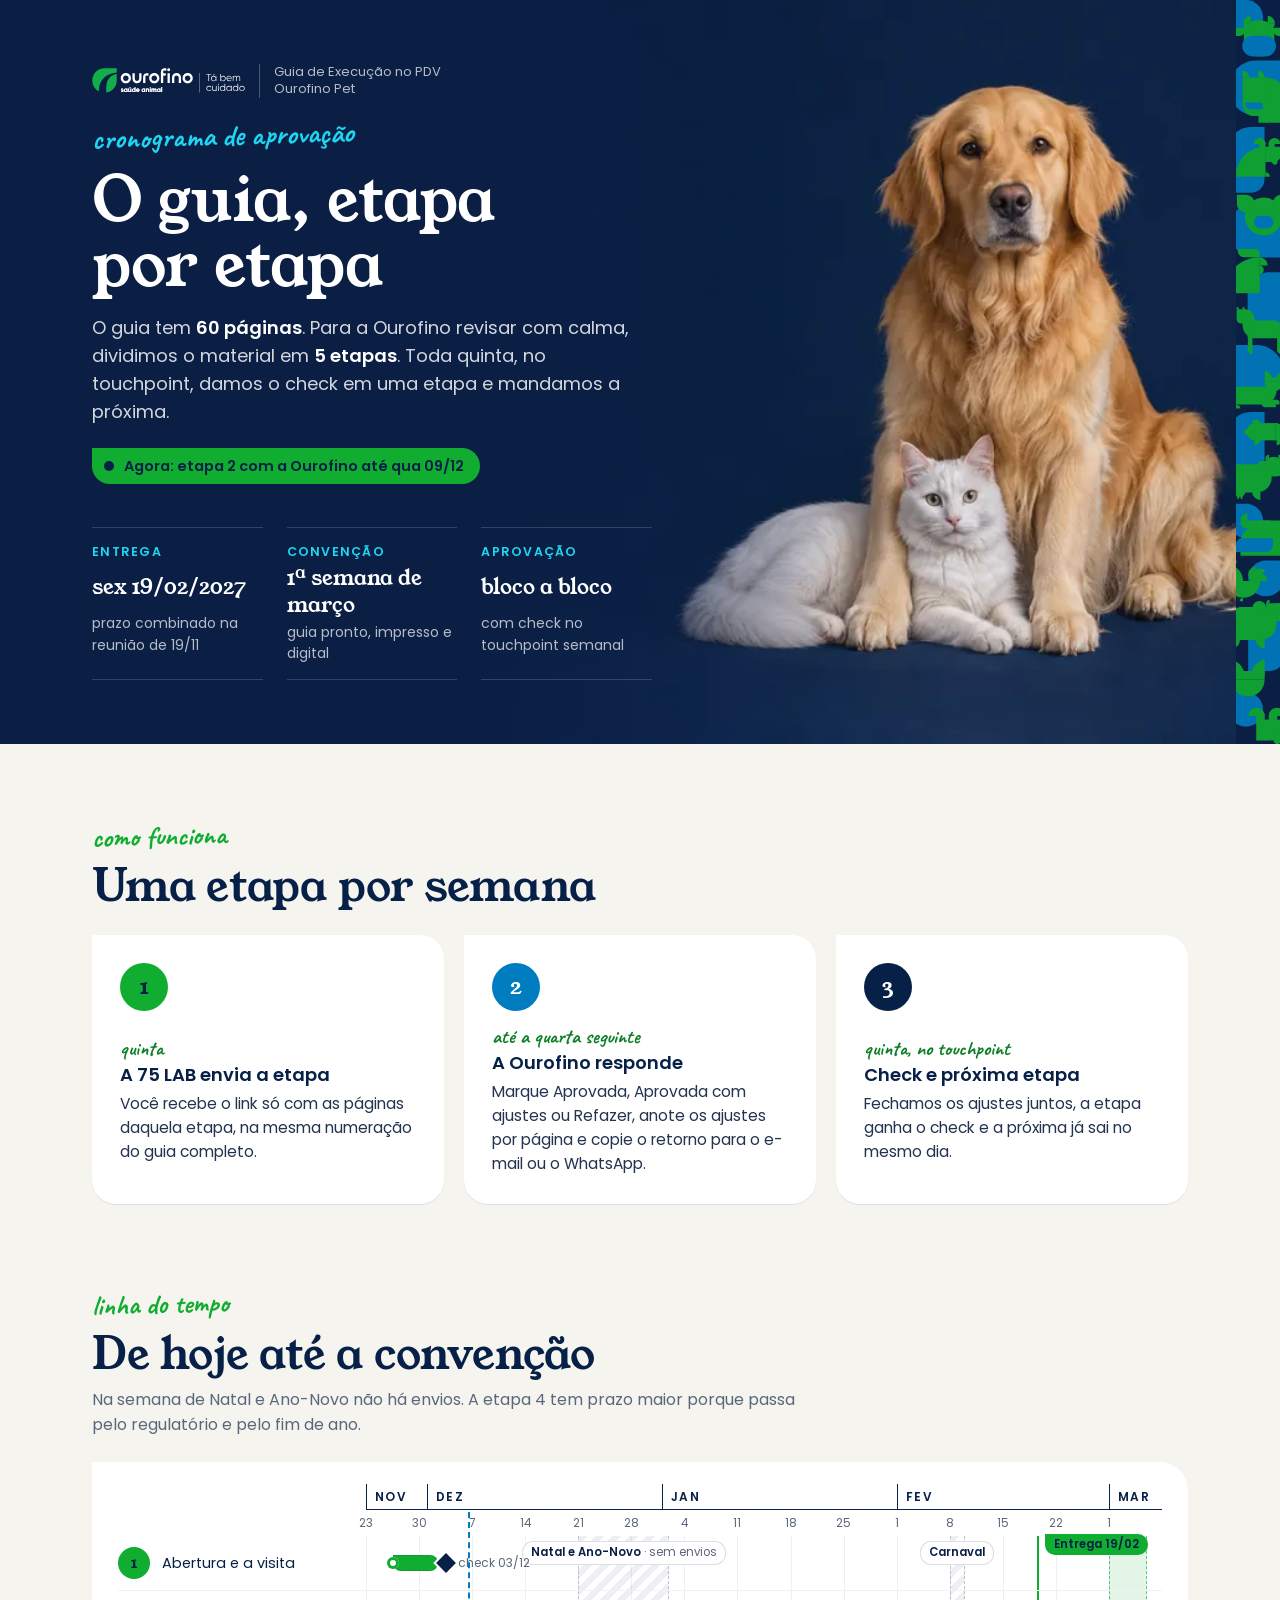
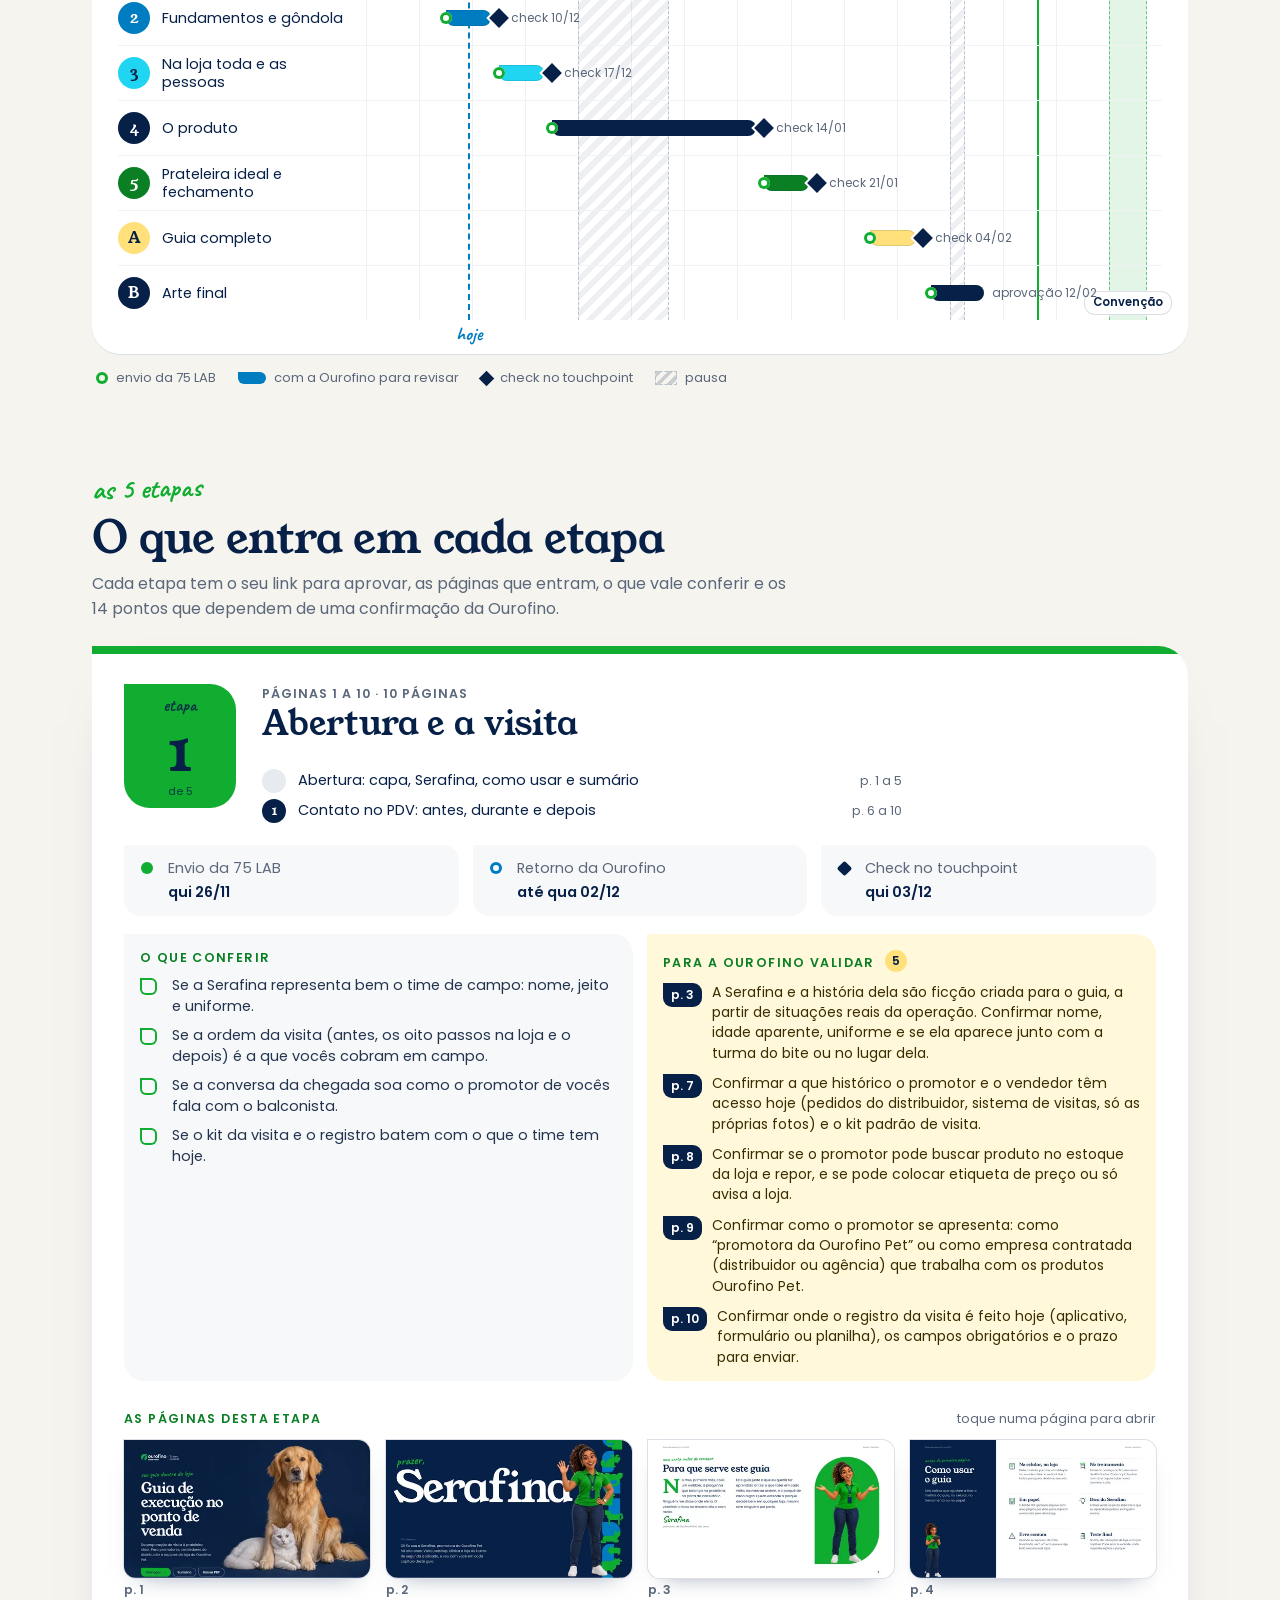
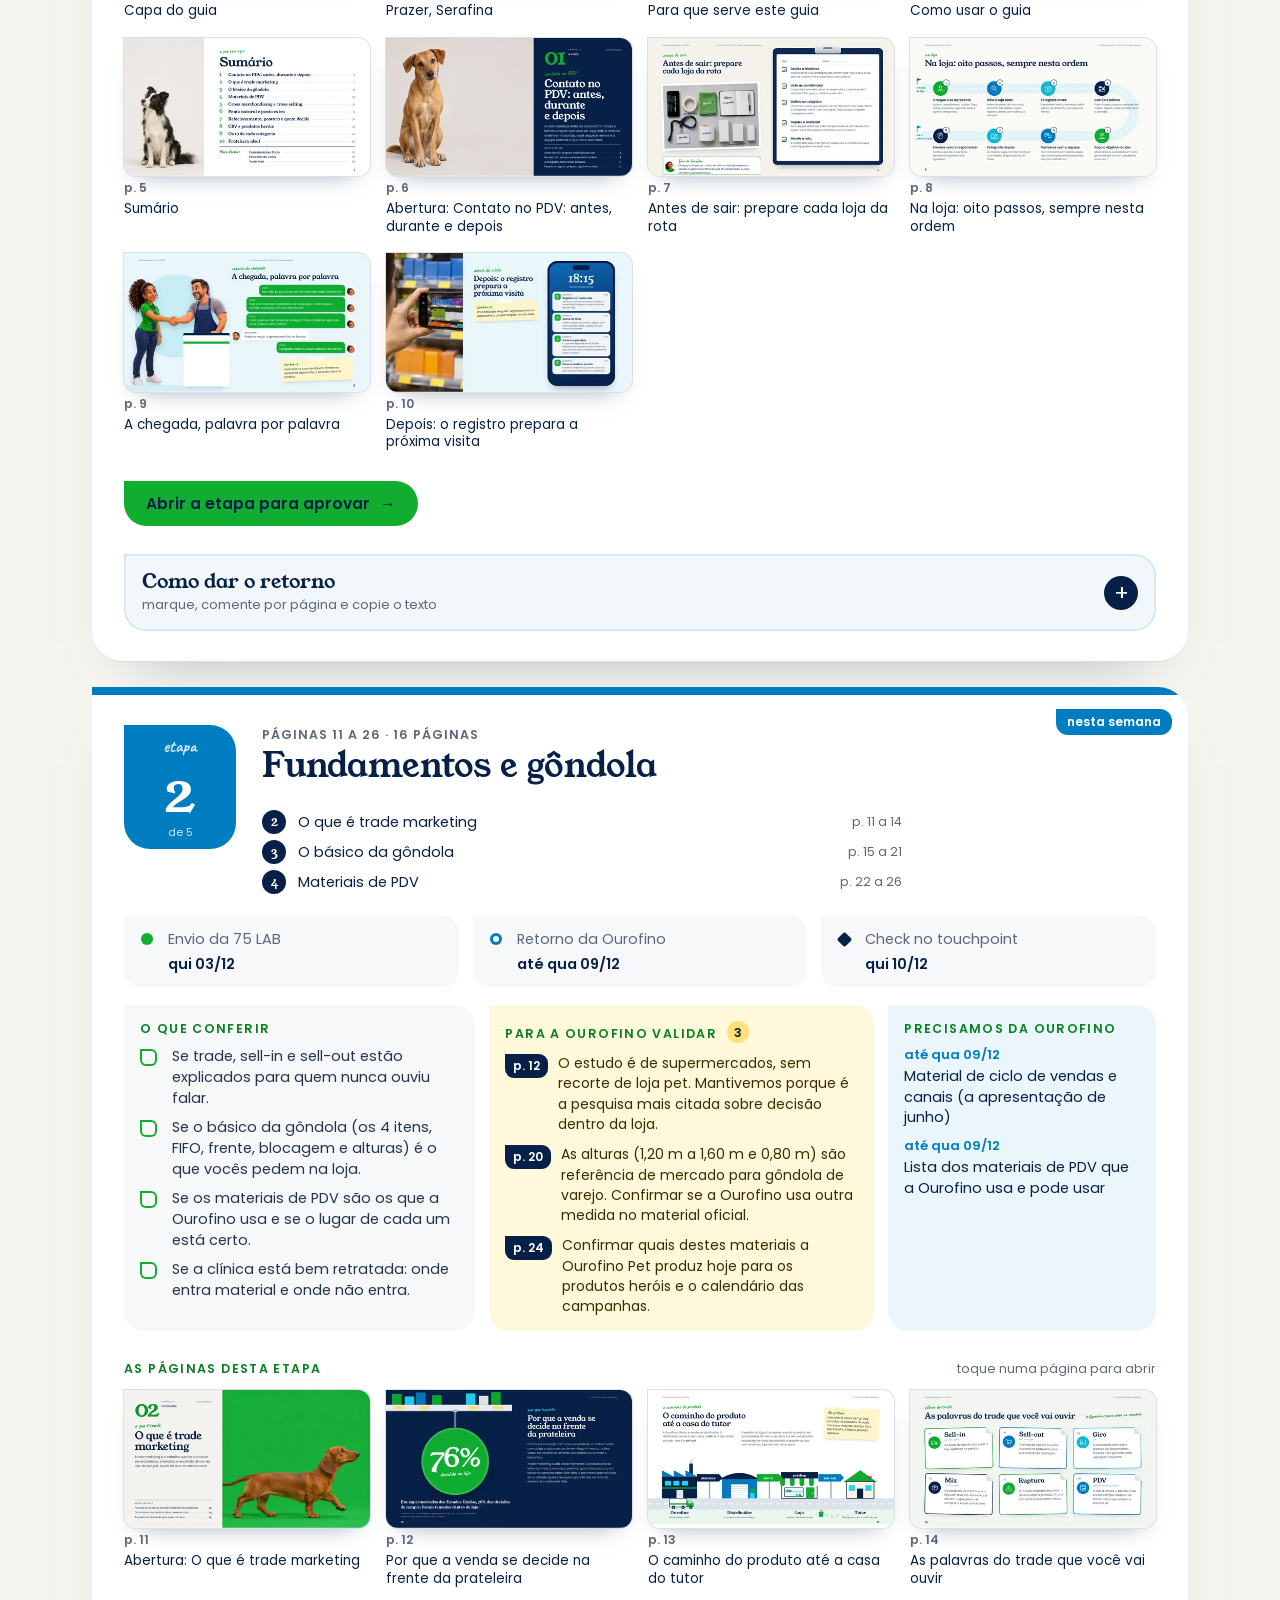
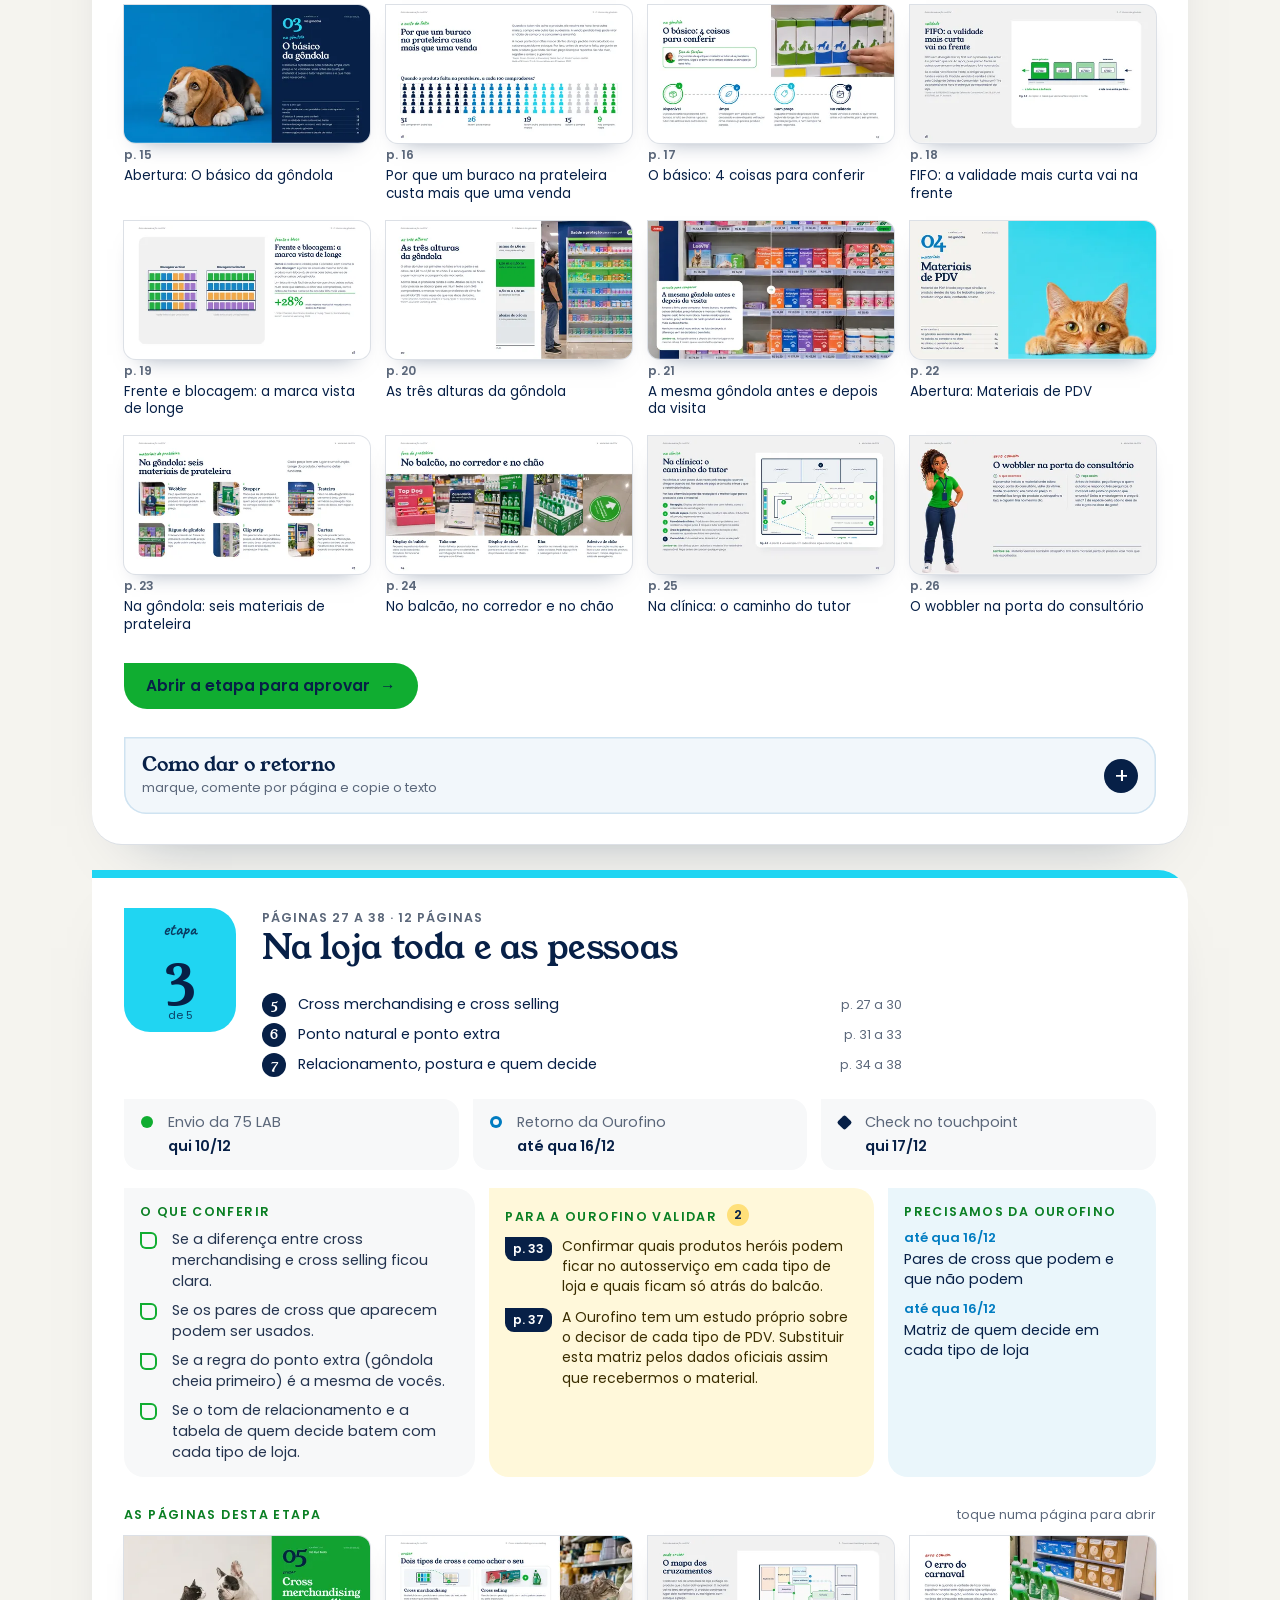
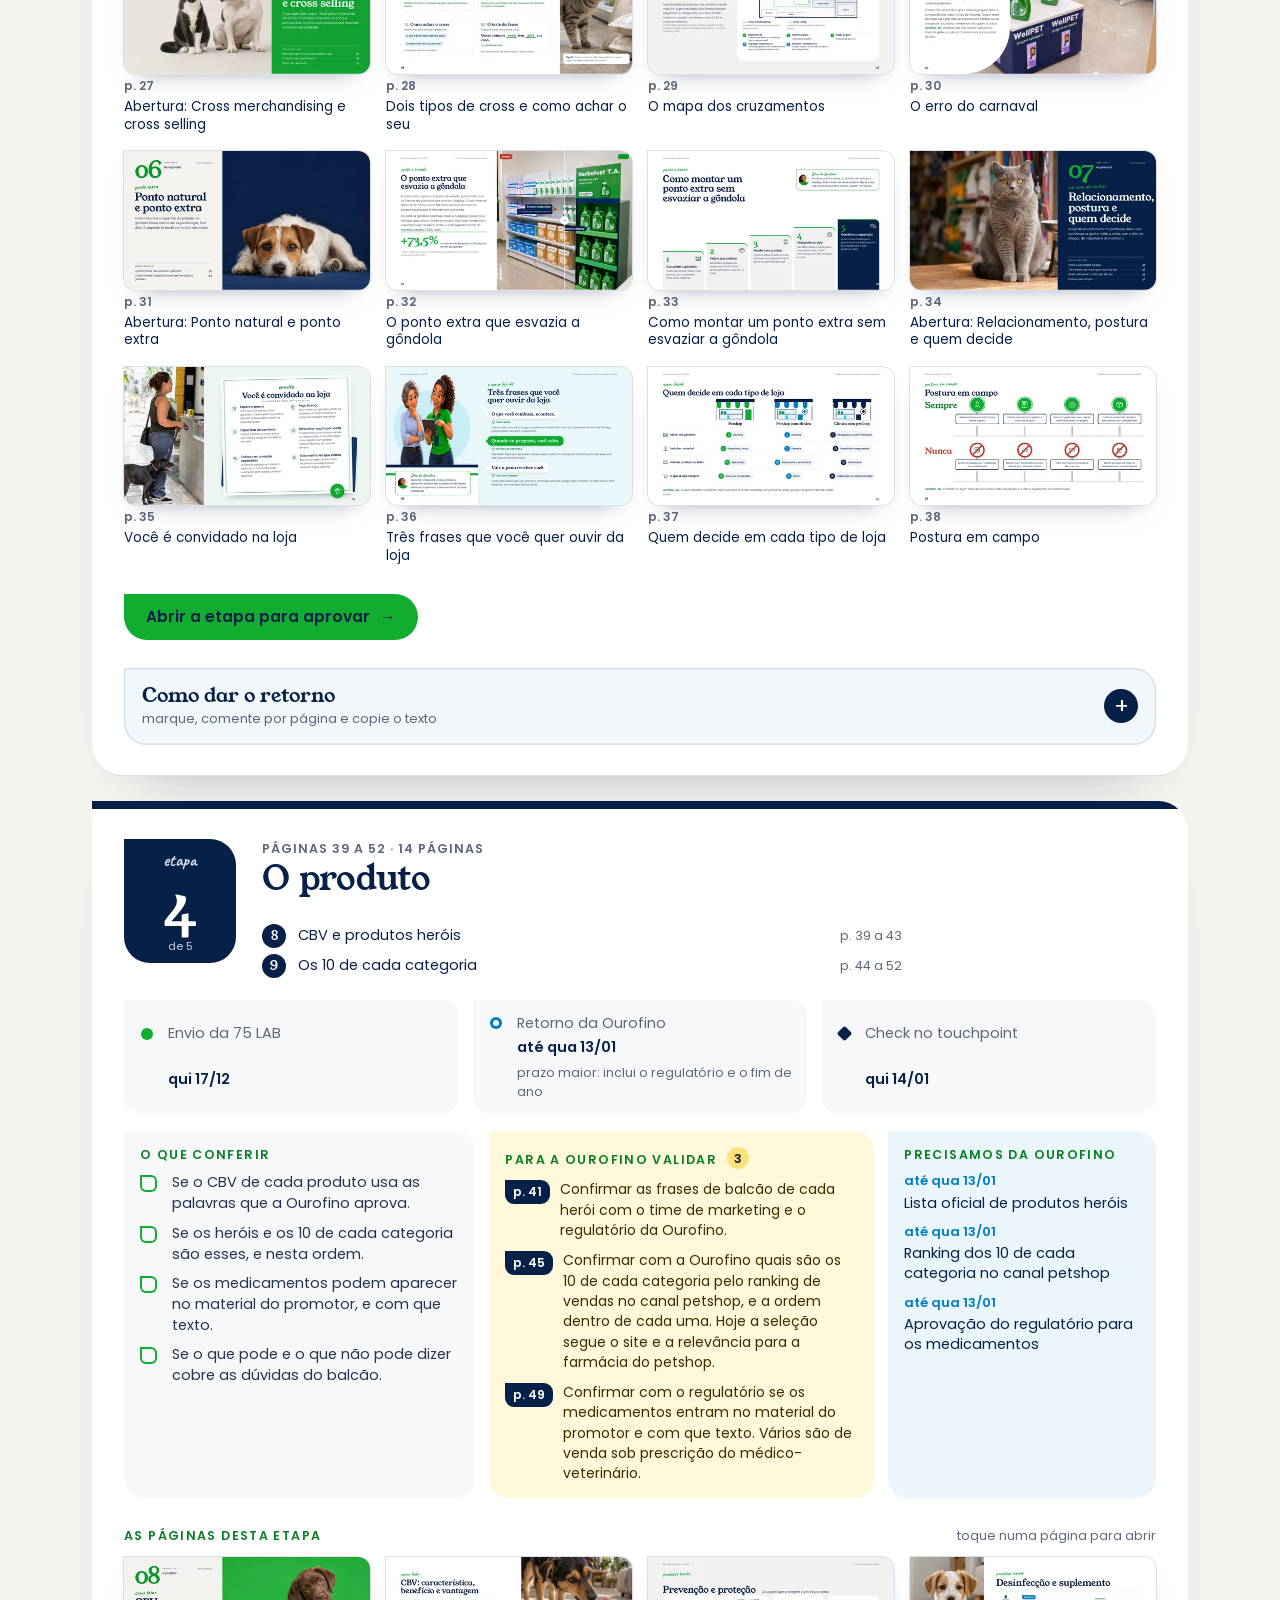
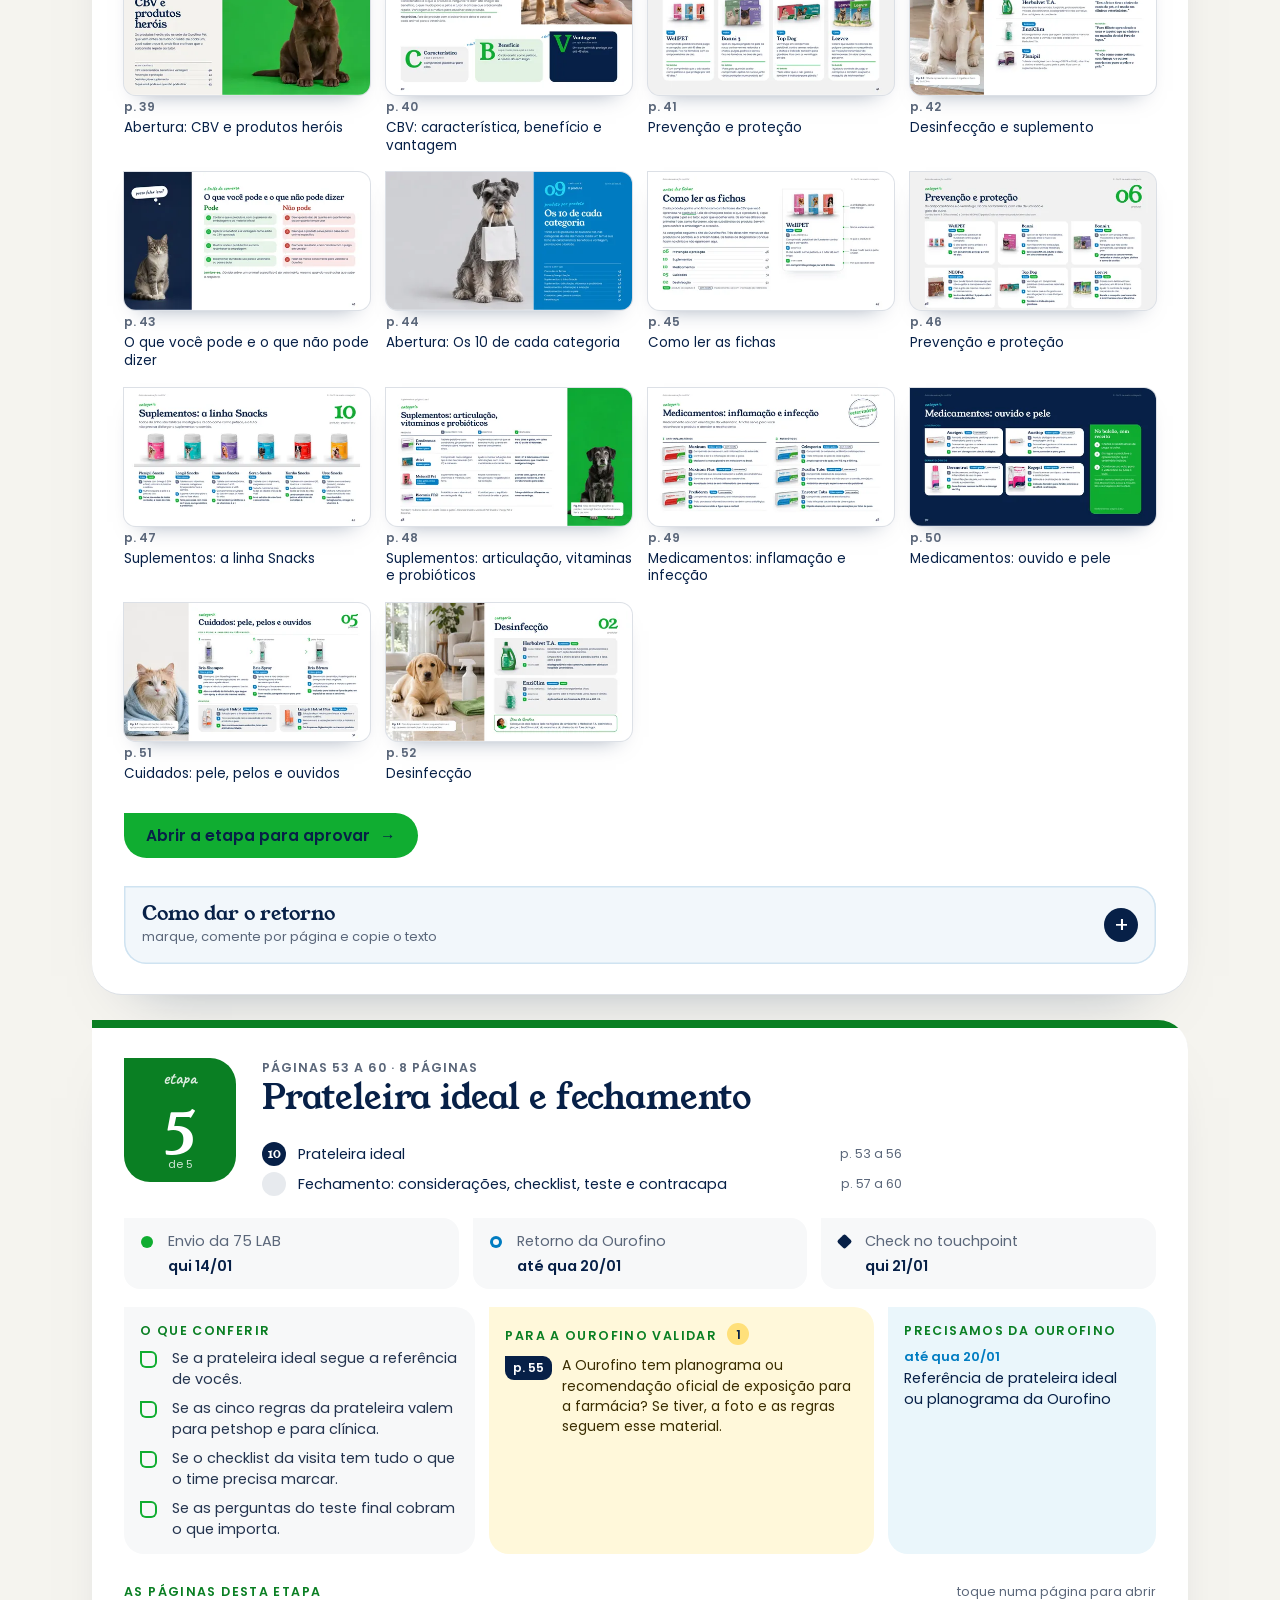
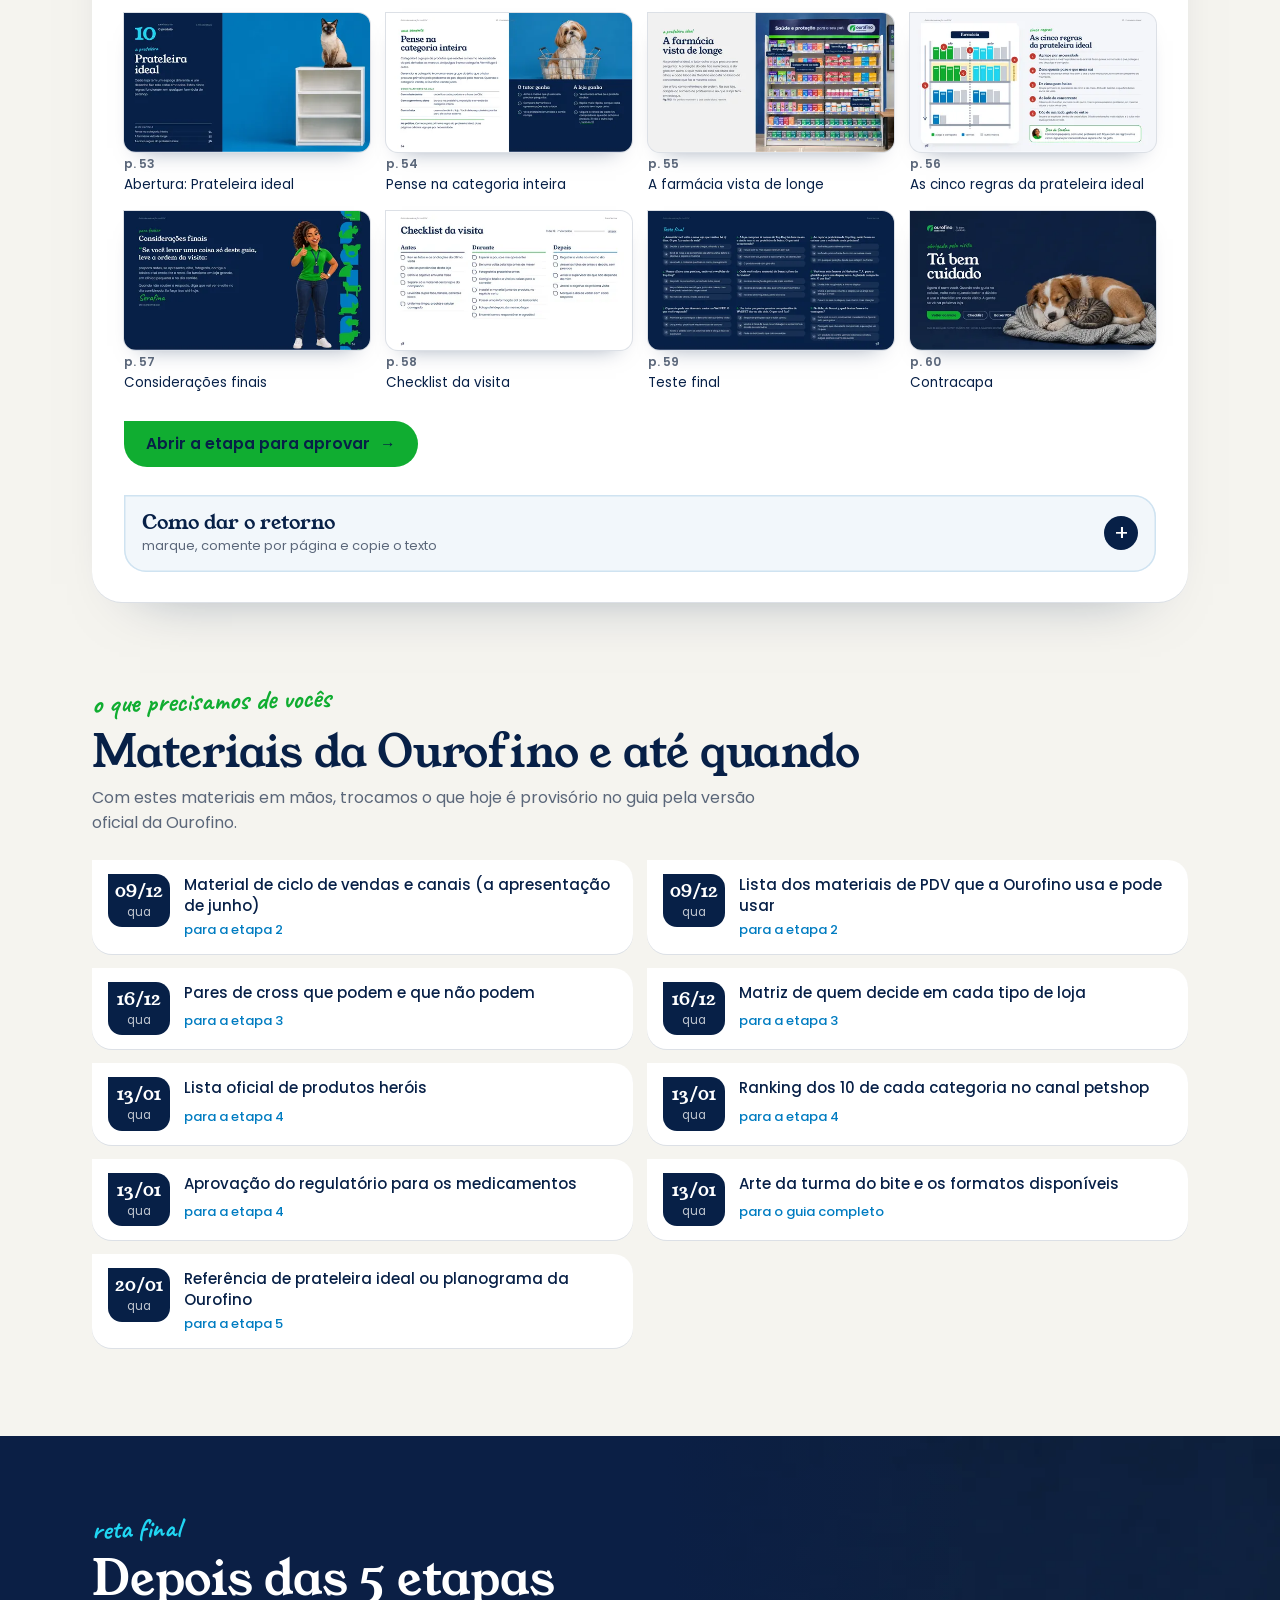
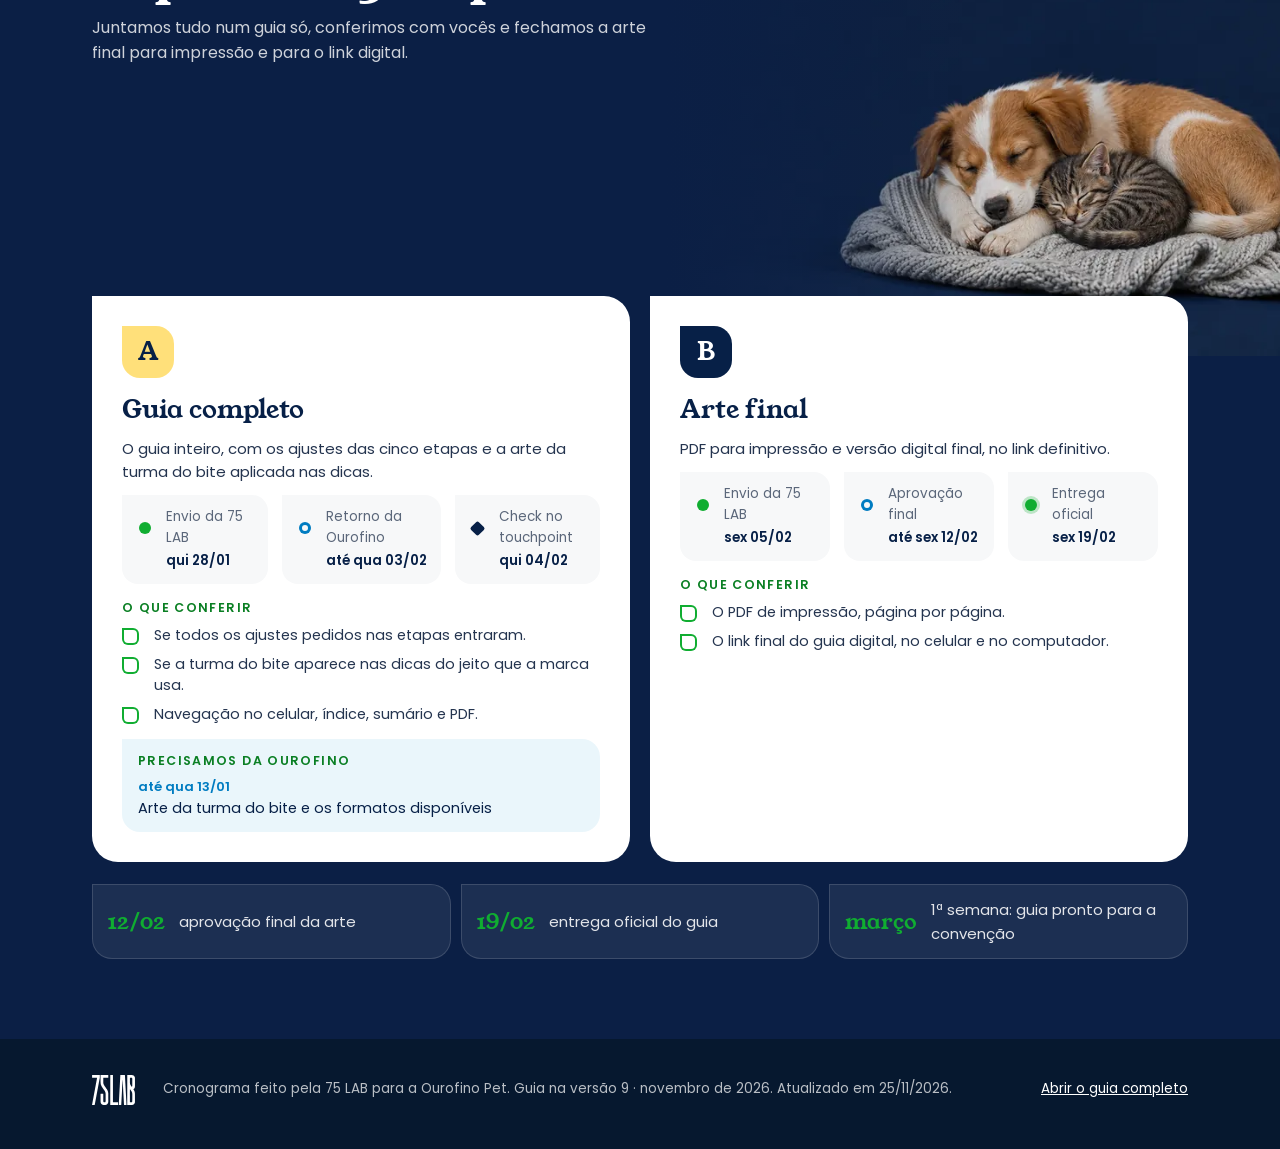
==== cronograma/index.html @ 13f305b3 "v9 do guia: 14 slides mais lúdicos e aprovação em 5 etapas com cronograma - Layouts novos: prancheta" ====
<!doctype html>
<html lang="pt-BR">
<head>
<meta charset="utf-8">
<meta name="viewport" content="width=device-width, initial-scale=1, viewport-fit=cover">
<title>Cronograma de aprovação · Guia de Execução no PDV · Ourofino Pet</title>
<meta name="description" content="Cronograma de aprovação do Guia de Execução no PDV da Ourofino Pet, etapa por etapa.">
<meta name="robots" content="noindex">
<meta name="theme-color" content="#0B1F45">
<link rel="icon" href="../assets/marca/favicon.png">
<link rel="preconnect" href="https://fonts.googleapis.com"><link rel="preconnect" href="https://fonts.gstatic.com" crossorigin>
<link href="https://fonts.googleapis.com/css2?family=Young+Serif&family=Poppins:wght@400;500;600;700&family=Caveat:wght@600;700&display=swap" rel="stylesheet">
<style>
:root{--navy:#072047;--navy-2:#0B1F45;--verde:#10AD31;--verde-esc:#0A7F23;--azul:#007CC1;--ciano:#20D5F2;--amarelo:#FFE07A;
--papel:#F5F4EF;--linha:#DCE0E6;--cinza:#5B677A;--texto:#24344F;
--f-tit:"Young Serif",Georgia,serif;--f-txt:"Poppins",Arial,sans-serif;--f-mao:"Caveat","Segoe Print",cursive}
*{box-sizing:border-box}
html{scroll-behavior:smooth;-webkit-text-size-adjust:100%}
body{margin:0;background:var(--papel);color:var(--navy);font:400 16px/1.55 var(--f-txt);-webkit-font-smoothing:antialiased}
img{max-width:100%;display:block}
a{color:inherit}
button{font:inherit;color:inherit;cursor:pointer}
.w{max-width:1160px;margin:0 auto;padding:0 16px}
@media (min-width:700px){.w{padding:0 32px}}
h1,h2,h3{font-family:var(--f-tit);font-weight:400;margin:0;letter-spacing:-.005em}
.mao{font:700 28px/1 var(--f-mao);color:var(--verde);display:inline-block;transform:rotate(-1.5deg);transform-origin:left}
:focus-visible{outline:3px solid var(--ciano);outline-offset:3px}

/* topo */
.topo{background:var(--navy-2);color:#fff;position:relative;overflow:hidden}
.topo-f{position:relative;height:62vw;max-height:440px;overflow:hidden}
.topo-f img{width:100%;height:100%;object-fit:cover;object-position:72% 50%}
.topo-f::after{content:"";position:absolute;inset:auto 0 0 0;height:40%;background:linear-gradient(to top,var(--navy-2),rgba(11,31,69,0))}
.topo-t{position:relative;padding-top:4px;padding-bottom:40px}
.topo-marcas{display:flex;align-items:center;gap:14px;margin-bottom:26px;font-size:13px;color:rgba(255,255,255,.7)}
.topo-marcas img{height:26px;width:auto}
.topo-marcas span{padding-left:14px;border-left:1px solid rgba(255,255,255,.25);line-height:1.3}
.topo .mao{color:var(--ciano);font-size:30px;margin-bottom:14px}
.topo h1{font-size:40px;line-height:1.05;max-width:14ch}
.topo .lead{font-size:17px;line-height:1.55;color:rgba(255,255,255,.82);max-width:36em;margin:16px 0 0}
.topo .lead b{color:#fff;font-weight:600}
.agora{display:inline-flex;align-items:center;gap:10px;margin-top:22px;background:var(--verde);color:var(--navy);font-weight:600;font-size:14.5px;line-height:1.3;padding:9px 16px 9px 12px;border-radius:0 18px 18px 18px}
.agora i{width:10px;height:10px;border-radius:50%;background:var(--navy);flex:none;animation:pulsa 2s ease-in-out infinite}
@keyframes pulsa{50%{transform:scale(1.5);opacity:.5}}
.fatos{list-style:none;margin:28px 0 0;padding:0;display:grid;gap:10px}
.fatos li{display:grid;grid-template-columns:auto 1fr;gap:4px 14px;align-items:baseline;padding:14px 0;border-top:1px solid rgba(255,255,255,.16)}
.fatos li:last-child{border-bottom:1px solid rgba(255,255,255,.16)}
.fatos span{font-size:12.5px;letter-spacing:.1em;text-transform:uppercase;color:var(--ciano);font-weight:600;min-width:104px}
.fatos b{font:400 21px/1.25 var(--f-tit)}
.fatos small{grid-column:2;color:rgba(255,255,255,.7);font-size:14px}
.topo-geo{position:absolute;right:0;top:0;bottom:0;width:44px;opacity:.9;display:none}
.topo-geo svg{width:100%;height:100%}.topo-geo .b{fill:var(--azul)}.topo-geo .a{fill:var(--verde)}
@media (min-width:1180px){
 .topo{min-height:640px;display:flex;align-items:center}
 .topo-f{position:absolute;inset:0 44px 0 38%;height:auto;max-height:none}
 .topo-f img{object-position:70% 50%}
 .topo-f::after{inset:0 auto 0 0;width:46%;height:auto;background:linear-gradient(to right,var(--navy-2),rgba(11,31,69,0))}
 .topo-t{padding-top:64px;padding-bottom:64px;width:100%}
 .topo-c{max-width:560px}
 .topo h1{font-size:62px}
 .topo .lead{font-size:18px}
 .fatos{grid-template-columns:repeat(3,1fr);gap:0 24px;max-width:none}
 .fatos li{grid-template-columns:1fr;border-bottom:1px solid rgba(255,255,255,.16)}
 .fatos small{grid-column:1}
 .topo-geo{display:block}
}

/* seções */
.sec{padding-top:56px;padding-bottom:8px}
.sec-cab{margin-bottom:24px}
.sec-cab .mao{margin-bottom:10px}
.sec-cab h2{font-size:32px;line-height:1.1}
.sec-cab p{margin:10px 0 0;color:var(--cinza);max-width:44em}
@media (min-width:900px){.sec{padding-top:80px}.sec-cab h2{font-size:44px}}

/* como funciona */
.passos{list-style:none;margin:0;padding:0;display:grid;gap:14px;counter-reset:p}
.passos li{background:#fff;border-radius:0 24px 24px 24px;padding:22px 22px 22px;display:grid;grid-template-columns:52px 1fr;gap:16px;box-shadow:0 1px 0 var(--linha)}
.passos li>span{width:48px;height:48px;border-radius:50%;display:grid;place-items:center;font:400 22px/1 var(--f-tit);background:var(--verde);color:var(--navy)}
.passos li:nth-child(2)>span{background:var(--azul);color:#fff}
.passos li:nth-child(3)>span{background:var(--navy);color:#fff}
.passos small{display:block;font:700 20px/1 var(--f-mao);color:var(--verde-esc);margin-bottom:4px}
.passos b{display:block;font:600 18px/1.3 var(--f-txt);margin-bottom:6px}
.passos p{margin:0;color:var(--texto);font-size:15.5px}
@media (min-width:900px){.passos{grid-template-columns:repeat(3,1fr);gap:20px}.passos li{grid-template-columns:1fr;padding:28px}}

/* linha do tempo: Gantt no computador */
.gantt{display:none;background:#fff;border-radius:0 28px 28px 28px;padding:22px 26px 34px;box-shadow:0 1px 0 var(--linha)}
.gh,.gr,.gfundo{display:grid;grid-template-columns:230px 1fr;column-gap:18px}
.gt{position:relative}
.gt-h{height:52px}
.gms{position:relative;height:26px;border-bottom:1.5px solid var(--navy)}
.gm{position:absolute;top:0;height:26px;font:600 12px/26px var(--f-txt);letter-spacing:.12em;text-transform:uppercase;padding-left:8px;border-left:1.5px solid var(--navy)}
.gss{position:relative;height:24px}
.gs{position:absolute;top:5px;font-size:11.5px;color:var(--cinza);transform:translateX(-50%)}
.gcorpo{position:relative}
.gfundo{position:absolute;inset:0;pointer-events:none}
.gfundo .gt>i{position:absolute;top:0;bottom:0;width:1px;background:#EEF0F3}
.gp{position:absolute;top:0;bottom:0;background:repeating-linear-gradient(135deg,rgba(7,32,71,.07) 0 6px,rgba(7,32,71,0) 6px 12px);border-left:1px dashed #B9C1CC;border-right:1px dashed #B9C1CC}
.gp span{position:absolute;left:50%;top:6px;transform:translateX(-50%);white-space:nowrap;font-size:11.5px;color:var(--cinza);background:#fff;padding:2px 8px;border-radius:10px;box-shadow:0 0 0 1px var(--linha)}
.gp span b{font-weight:600;color:var(--navy)}
.gp.gc{background:rgba(16,173,49,.12);border-color:rgba(16,173,49,.6)}
.gp.gc span{top:auto;bottom:6px}
.ge{position:absolute;top:0;bottom:0;width:0;border-left:2px solid var(--verde)}
.ge span{position:absolute;top:-2px;left:6px;white-space:nowrap;background:var(--verde);color:var(--navy);font:600 11.5px/1 var(--f-txt);padding:5px 9px;border-radius:0 10px 10px 10px}
.gh-hoje{position:absolute;top:-24px;bottom:0;width:0;border-left:2px dashed var(--azul);z-index:3}
.gh-hoje span{position:absolute;bottom:-24px;left:-14px;font:700 19px/1 var(--f-mao);color:var(--azul)}
.gr{position:relative;align-items:center;min-height:54px;border-bottom:1px solid #F0F2F5}
.gr:last-child{border-bottom:0}
.gl{display:flex;align-items:center;gap:12px;text-decoration:none;color:var(--navy);font-size:14.5px;line-height:1.25;padding:6px 0}
.gl b{flex:none;width:32px;height:32px;border-radius:50%;display:grid;place-items:center;background:var(--c);color:var(--t);font:400 16px/1 var(--f-tit)}
.gl:hover span{text-decoration:underline;text-decoration-color:var(--verde);text-underline-offset:3px}
.gr .gt{height:54px}
.gb{position:absolute;top:19px;height:16px;border-radius:0 8px 8px 8px;background:var(--c);transform-origin:left;box-shadow:inset 0 0 0 1px rgba(7,32,71,.12)}
.gb-e{position:absolute;top:21px;width:12px;height:12px;margin-left:-6px;border-radius:50%;background:#fff;box-shadow:inset 0 0 0 3px var(--verde);z-index:2}
.gb-c{position:absolute;top:20px;width:14px;height:14px;margin-left:-7px;transform:rotate(45deg);background:var(--navy);box-shadow:0 0 0 2px #fff;z-index:2}
.gb-t{position:absolute;top:19px;margin-left:12px;font-size:12px;line-height:16px;color:var(--cinza);white-space:nowrap}
.gb-t2{margin-left:8px}
.g-leg{display:none;flex-wrap:wrap;gap:8px 22px;margin:14px 4px 0;font-size:13px;color:var(--cinza)}
.g-leg span{display:inline-flex;align-items:center;gap:8px}
.g-leg i{display:inline-block}
.lg-b{width:28px;height:12px;border-radius:0 6px 6px 6px;background:var(--azul)}
.lg-e{width:12px;height:12px;border-radius:50%;box-shadow:inset 0 0 0 3px var(--verde)}
.lg-c{width:11px;height:11px;transform:rotate(45deg);background:var(--navy)}
.lg-p{width:22px;height:14px;background:repeating-linear-gradient(135deg,rgba(7,32,71,.18) 0 4px,transparent 4px 8px);border:1px dashed #B9C1CC}
@media (min-width:980px){.gantt{display:block}.g-leg{display:flex}.tl{display:none}}
.js .gb{transform:scaleX(0);transition:transform .9s cubic-bezier(.2,.7,.2,1)}
.js .gantt.viu .gb{transform:none}
.js .gantt .gr:nth-child(2) .gb{transition-delay:.06s}.js .gantt .gr:nth-child(3) .gb{transition-delay:.12s}
.js .gantt .gr:nth-child(4) .gb{transition-delay:.18s}.js .gantt .gr:nth-child(5) .gb{transition-delay:.24s}
.js .gantt .gr:nth-child(6) .gb{transition-delay:.3s}.js .gantt .gr:nth-child(7) .gb{transition-delay:.36s}.js .gantt .gr:nth-child(8) .gb{transition-delay:.42s}

/* linha do tempo: trilha no celular */
.tl{list-style:none;margin:0;padding:0 0 0 4px;position:relative}
.tl::before{content:"";position:absolute;left:70px;top:14px;bottom:14px;border-left:2px dashed #B9C1CC}
.tl-i{position:relative;display:grid;grid-template-columns:56px 1fr;gap:28px;padding:10px 0}
.tl-i time{text-align:right;line-height:1.15;padding-top:4px}
.tl-i time b{display:block;font:400 18px/1.1 var(--f-tit)}
.tl-i time span{font-size:12px;color:var(--cinza)}
.tl-i>div{position:relative;background:#fff;border-radius:0 18px 18px 18px;padding:10px 14px;box-shadow:0 1px 0 var(--linha)}
.tl-i>div::before{content:"";position:absolute;left:-23px;top:13px;width:14px;height:14px;border-radius:50%;background:#fff;box-shadow:inset 0 0 0 3px var(--c,var(--verde))}
.tl-i p{margin:0;font-size:14.5px;line-height:1.4;color:var(--texto)}
.tl-i p+p{margin-top:4px}
.tl-i strong{display:block;font:700 20px/1 var(--f-mao);color:var(--verde-esc);margin-bottom:2px}
.tl-envio>div::before{background:var(--c);box-shadow:0 0 0 3px #fff}
.tl-check>div::before,.tl-aprov>div::before{border-radius:3px;transform:rotate(45deg);background:var(--navy);box-shadow:0 0 0 3px #fff;width:12px;height:12px;left:-22px}
.tl-pausa>div{background:repeating-linear-gradient(135deg,rgba(7,32,71,.06) 0 6px,transparent 6px 12px);box-shadow:inset 0 0 0 1px #CBD2DB}
.tl-pausa>div::before{background:#CBD2DB;box-shadow:0 0 0 3px var(--papel)}
.tl-marco>div{background:var(--verde)}
.tl-marco p,.tl-marco strong{color:var(--navy)}
.tl-marco>div::before{background:var(--verde);box-shadow:0 0 0 3px var(--papel)}
.tl-i.hoje>div{box-shadow:0 0 0 2px var(--azul)}
.tl-i.hoje time::after{content:attr(data-rot);display:block;font:700 18px/1 var(--f-mao);color:var(--azul);margin-top:2px}

/* cartões das etapas */
.ets{display:grid;gap:26px}
.et{background:#fff;border-radius:0 30px 30px 30px;overflow:hidden;box-shadow:0 1px 0 var(--linha),0 30px 60px -48px rgba(7,32,71,.5);scroll-margin-top:16px}
.et-cab{position:relative;display:grid;grid-template-columns:auto 1fr;gap:18px;padding:22px 20px 18px;border-top:8px solid var(--c)}
.et-num{display:flex;flex-direction:column;align-items:center;justify-content:center;width:84px;height:96px;border-radius:0 26px 26px 26px;background:var(--c);color:var(--t);line-height:1}
.et-num span{font:700 18px/1 var(--f-mao);opacity:.85}
.et-num b{font:400 44px/1 var(--f-tit);margin:8px 0 6px}
.et-num small{font-size:11px;opacity:.8}
.et-pg{margin:0 0 2px;font-size:12.5px;letter-spacing:.08em;text-transform:uppercase;color:var(--cinza);font-weight:600}
.et h3{font-size:26px;line-height:1.1;margin-bottom:10px}
.et-tt{align-self:center}
.et h3{margin-bottom:0}
.ec{grid-column:1/-1;list-style:none;margin:0;padding:12px 0 0;display:grid;gap:6px;border-top:1px solid #EEF0F3}
.ec li{display:grid;grid-template-columns:26px 1fr auto;gap:10px;align-items:center;font-size:14.5px;line-height:1.3}
.ec-n{width:24px;height:24px;border-radius:50%;background:var(--navy);color:#fff;display:grid;place-items:center;font:400 12.5px/1 var(--f-tit)}
.ec-n.vazio{background:#E7EAEE}
.ec em{font-style:normal;font-size:12.5px;color:var(--cinza);white-space:nowrap}
.et-agora{position:absolute;right:16px;top:14px;background:var(--azul);color:#fff;font:600 12px/1 var(--f-txt);padding:7px 11px;border-radius:0 12px 12px 12px}
.ed{list-style:none;margin:0;padding:0 20px;display:grid;gap:0}
.ed li{display:grid;grid-template-columns:20px 1fr auto;column-gap:12px;align-items:center;padding:11px 0;border-top:1px solid #EEF0F3;font-size:14.5px}
.ed li span{color:var(--cinza)}
.ed li b{font-weight:600;white-space:nowrap}
.ed li small{grid-column:2/4;color:var(--cinza);font-size:12.5px;margin-top:2px}
.ed i{width:12px;height:12px;border-radius:50%;justify-self:center}
.ed-e{background:var(--verde)}
.ed-r{box-shadow:inset 0 0 0 3px var(--azul)}
.ed-c{border-radius:2px!important;transform:rotate(45deg);background:var(--navy);width:11px!important;height:11px!important}
.ed-m{background:var(--verde);box-shadow:0 0 0 3px rgba(16,173,49,.25)}
.eg{display:grid;gap:12px;padding:18px 20px 4px}
.eb h4,.et-th-cab h4,.fc h4{font:600 12.5px/1.2 var(--f-txt);letter-spacing:.11em;text-transform:uppercase;color:var(--verde-esc);margin:0 0 10px}
.eb{background:#F7F8F9;border-radius:0 20px 20px 20px;padding:16px 16px 14px}
.eb h4 span{display:inline-grid;place-items:center;min-width:22px;height:22px;padding:0 6px;border-radius:11px;background:var(--amarelo);color:var(--navy);margin-left:6px;letter-spacing:0;vertical-align:1px}
.eb-val{background:#FFF8DA}
.eb-prec{background:#EAF6FB}
.eo{list-style:none;margin:0;padding:0;display:grid;gap:8px}
.eo li{display:grid;grid-template-columns:22px 1fr;gap:10px;font-size:14.5px;line-height:1.45;color:var(--texto)}
.eo li::before{content:"";width:17px;height:17px;margin-top:3px;border-radius:0 6px 6px 6px;box-shadow:inset 0 0 0 2px var(--verde)}
.ev{list-style:none;margin:0;padding:0;display:grid;gap:10px}
.ev li{display:grid;grid-template-columns:auto 1fr;gap:10px;font-size:14px;line-height:1.45;color:#3a2d00}
.ev a{align-self:start;background:var(--navy);color:#fff;text-decoration:none;font-size:12px;font-weight:600;line-height:1;padding:6px 8px;border-radius:0 9px 9px 9px;white-space:nowrap;margin-top:1px}
.ev a:hover{background:var(--azul)}
.ev-vazio{margin:0;font-size:14.5px;color:#3a2d00}
.ep{list-style:none;margin:0;padding:0;display:grid;gap:10px}
.ep li{display:grid;gap:2px;font-size:14.5px;line-height:1.4}
.ep b{font-weight:600;color:var(--azul);font-size:13px}
@media (min-width:900px){
 .et-cab{grid-template-columns:auto 1fr;padding:30px 32px 22px;gap:26px}
 .et-num{width:112px;height:124px}.et-num b{font-size:58px}
 .et h3{font-size:34px}
 .et-num{grid-row:1/3}
 .et-tt{align-self:end}
 .ec{grid-column:2;max-width:640px;border-top:0;padding-top:0}
 .ed{grid-template-columns:repeat(3,1fr);padding:0 32px;gap:14px}
 .ed li{border-top:0;background:#F7F8F9;border-radius:0 16px 16px 16px;padding:12px 14px;grid-template-columns:18px 1fr;row-gap:2px}
 .ed li b{grid-column:2}
 .ed li small{grid-column:2}
 .eg{grid-template-columns:1fr 1fr;padding:18px 32px 4px;gap:14px}
 .eg3{grid-template-columns:1.05fr 1.15fr .8fr}
}

/* miniaturas */
.et-th{padding:20px 0 6px}
.et-th-cab{display:flex;align-items:baseline;justify-content:space-between;gap:12px;padding:0 20px}
.et-th-cab span{font-size:12.5px;color:var(--cinza)}
.ths{display:grid;grid-auto-flow:column;grid-auto-columns:62%;gap:12px;overflow-x:auto;scroll-snap-type:x mandatory;padding:4px 20px 14px;scroll-padding:0 20px;-webkit-overflow-scrolling:touch;overscroll-behavior-x:contain}
.th{scroll-snap-align:start;text-decoration:none;color:var(--navy);display:grid;gap:6px;align-content:start}
.th-i{display:block;border-radius:0 12px 12px 12px;overflow:hidden;box-shadow:0 0 0 1px var(--linha),0 12px 22px -16px rgba(7,32,71,.5);background:#E9ECEF;aspect-ratio:16/9;transition:transform .25s ease,box-shadow .25s ease}
.th-i img{width:100%;height:100%;object-fit:cover}
.th:hover .th-i{transform:translateY(-3px);box-shadow:0 0 0 2px var(--c),0 18px 28px -18px rgba(7,32,71,.6)}
.th-p{font:600 12px/1 var(--f-txt);color:var(--cinza)}
.th-t{font-size:13.5px;line-height:1.3;display:-webkit-box;-webkit-line-clamp:2;-webkit-box-orient:vertical;overflow:hidden}
@media (min-width:640px){.ths{grid-auto-columns:40%}}
@media (min-width:900px){
 .et-th{padding:24px 32px 6px}.et-th-cab{padding:0}
 .ths{grid-auto-flow:row;grid-template-columns:repeat(4,1fr);grid-auto-columns:auto;overflow:visible;padding:4px 0 10px;gap:18px 16px}
}

/* ações */
.et-ac{display:flex;flex-wrap:wrap;gap:10px;padding:12px 20px 22px}
@media (min-width:900px){.et-ac{padding:14px 32px 28px}}
.btn{display:inline-flex;align-items:center;gap:10px;border:0;background:var(--verde);color:var(--navy);font:600 15.5px/1 var(--f-txt);padding:15px 22px;border-radius:0 24px 24px 24px;text-decoration:none;transition:background .2s,transform .2s}
.btn:hover{background:#13c238;transform:translateY(-1px)}
.btn-2{background:transparent;box-shadow:inset 0 0 0 2px var(--navy)}
.btn-2:hover{background:var(--navy);color:#fff}
@media (max-width:480px){.et-ac .btn{width:100%;justify-content:center}}

/* retorno */
.rt{margin:0 20px 22px;border-radius:0 22px 22px 22px;background:#F2F7FB;box-shadow:inset 0 0 0 1.5px #CFE3F1}
@media (min-width:900px){.rt{margin:0 32px 30px}}
.rt summary{list-style:none;cursor:pointer;padding:16px 18px;display:grid;grid-template-columns:1fr auto;align-items:center;gap:2px 12px}
.rt summary::-webkit-details-marker{display:none}
.rt summary span{font:400 20px/1.15 var(--f-tit)}
.rt summary small{grid-column:1;font-size:13px;color:var(--cinza)}
.rt summary::after{content:"+";grid-column:2;grid-row:1/3;width:34px;height:34px;border-radius:50%;background:var(--navy);color:#fff;display:grid;place-items:center;font:400 22px/1 var(--f-txt)}
.rt[open] summary::after{content:"−"}
.rt-in{padding:4px 18px 20px;display:grid;gap:18px}
.rt-l{display:block;font:600 12.5px/1.2 var(--f-txt);letter-spacing:.1em;text-transform:uppercase;color:var(--navy);margin:0 0 8px}
.rt-l small{text-transform:none;letter-spacing:0;font-weight:400;color:var(--cinza)}
.rt-sit{border:0;margin:0;padding:0;display:flex;flex-wrap:wrap;gap:8px}
.rt-sit legend{padding:0}
.rt-sit label{position:relative}
.rt-sit input{position:absolute;opacity:0;inset:0;margin:0;cursor:pointer}
.rt-sit label span{display:inline-flex;align-items:center;gap:9px;padding:11px 16px 11px 12px;background:#fff;border-radius:0 18px 18px 18px;box-shadow:inset 0 0 0 1.5px var(--linha);font-size:14.5px;font-weight:500}
.rt-sit label span i{width:16px;height:16px;border-radius:50%;box-shadow:inset 0 0 0 2px #9AA6B5}
.rt-sit input:checked+span{background:var(--navy);color:#fff;box-shadow:none}
.rt-sit input:checked+span i{background:var(--verde);box-shadow:inset 0 0 0 3px #fff}
.rt-sit input:focus-visible+span{outline:3px solid var(--ciano);outline-offset:2px}
.rt-linha{display:grid;grid-template-columns:1fr auto;gap:8px;margin-bottom:10px;background:#fff;border-radius:0 16px 16px 16px;padding:10px;box-shadow:inset 0 0 0 1px var(--linha)}
.rt-linha select{grid-column:1;font:500 14px var(--f-txt);color:var(--navy);padding:9px 10px;border:1px solid var(--linha);border-radius:10px;background:#fff;max-width:100%;min-width:0}
.rt-linha textarea{grid-column:1/-1}
.rt-linha .rt-x{grid-column:2;grid-row:1;border:0;background:#EEF0F3;width:38px;border-radius:10px;font-size:18px;color:var(--cinza)}
textarea{width:100%;font:400 15px/1.45 var(--f-txt);color:var(--navy);border:1px solid var(--linha);border-radius:12px;padding:10px 12px;background:#fff;resize:vertical}
textarea:focus,select:focus{outline:2px solid var(--ciano);outline-offset:1px;border-color:transparent}
.rt-mais{border:0;background:none;color:var(--azul);font-weight:600;font-size:14.5px;padding:6px 0}
.rt-val{display:grid;gap:12px}
.rt-vi{display:grid;gap:6px}
.rt-vi span{font-size:13.5px;line-height:1.4;color:var(--texto)}
.rt-vi b{font-weight:600;color:var(--navy)}
.rt-prev textarea{background:#F7F8F9;font-size:13.5px;color:var(--texto)}
.rt-ac{display:flex;flex-wrap:wrap;align-items:center;gap:10px 16px}
.rt-ok{font-size:14px;color:var(--verde-esc);font-weight:600}
.rt-limpa{border:0;background:none;color:var(--cinza);font-size:13px;text-decoration:underline;text-underline-offset:3px;margin-left:auto;padding:6px 0}
.rt-obs{margin:0;font-size:12.5px;color:var(--cinza)}
@media (min-width:900px){.rt-in{padding:4px 22px 24px}.rt-linha{grid-template-columns:240px 1fr auto;align-items:start}.rt-linha textarea{grid-column:2}.rt-linha .rt-x{grid-column:3;height:38px}}

/* precisamos */
.pd{list-style:none;margin:0;padding:0;display:grid;gap:10px}
.pd li{display:grid;grid-template-columns:62px 1fr;gap:4px 14px;align-items:start;background:#fff;border-radius:0 20px 20px 20px;padding:14px 16px;box-shadow:0 1px 0 var(--linha)}
.pd time{grid-row:1/3;background:var(--navy);color:#fff;border-radius:0 14px 14px 14px;text-align:center;padding:8px 4px;line-height:1.1}
.pd time b{display:block;font:400 18px/1.1 var(--f-tit)}
.pd time span{font-size:11.5px;opacity:.75}
.pd-t{font-weight:500;font-size:15px;line-height:1.4}
.pd a{font-size:13px;color:var(--azul);text-decoration:none;font-weight:500}
.pd a:hover{text-decoration:underline}
@media (min-width:900px){.pd{grid-template-columns:1fr 1fr;gap:14px}}

/* reta final */
.final{background:var(--navy-2);color:#fff;margin-top:80px;position:relative;overflow:hidden}
.final-f{height:58vw;max-height:420px;position:relative;overflow:hidden}
.final-f img{width:100%;height:100%;object-fit:cover;object-position:72% 60%}
.final-f::after{content:"";position:absolute;inset:auto 0 0 0;height:45%;background:linear-gradient(to top,var(--navy-2),rgba(11,31,69,0))}
.final-t{position:relative;padding-top:8px;padding-bottom:56px}
.final .mao{color:var(--ciano)}
.final h2{font-size:34px;line-height:1.1;margin:6px 0 10px}
.final .lead{color:rgba(255,255,255,.8);max-width:40em;margin:0 0 26px}
.fcs{display:grid;gap:16px}
.fc{position:relative;background:#fff;color:var(--navy);border-radius:0 26px 26px 26px;padding:22px 20px 20px}
.fc-k{width:52px;height:52px;border-radius:0 18px 18px 18px;background:var(--c);color:var(--t);display:grid;place-items:center;font:400 26px/1 var(--f-tit);margin-bottom:12px}
.fc h3{font-size:26px;margin-bottom:6px}
.fc-d{margin:0 0 12px;color:var(--texto);font-size:15px}
.fc .ed{padding:0;margin-bottom:16px}
.fc-prec{margin-top:14px;background:#EAF6FB;border-radius:0 18px 18px 18px;padding:14px 16px}
.marcos{list-style:none;margin:22px 0 0;padding:0;display:grid;gap:10px}
.marcos li{display:grid;grid-template-columns:auto 1fr;gap:4px 14px;align-items:center;padding:14px 16px;border-radius:0 20px 20px 20px;background:rgba(255,255,255,.07);box-shadow:inset 0 0 0 1px rgba(255,255,255,.14)}
.marcos b{font:400 22px/1.1 var(--f-tit);color:var(--verde)}
.marcos span{font-size:15px;color:rgba(255,255,255,.88)}
@media (min-width:900px){
 .final{display:grid;grid-template-columns:1fr}
 .final-f{position:absolute;inset:0 0 auto 52%;height:520px;max-height:none}
 .final-f::after{inset:0 auto 0 0;width:50%;height:auto;background:linear-gradient(to right,var(--navy-2),rgba(11,31,69,0))}
 .final-t{padding-top:80px;padding-bottom:80px}
 .final-c{max-width:560px;min-height:360px}
 .final h2{font-size:48px}
 .fcs{grid-template-columns:1fr 1fr;gap:20px;margin-top:20px}
 .fc{padding:30px}
 .fc .ed li{font-size:13.5px}
 .marcos{grid-template-columns:repeat(3,1fr)}
}

/* rodapé */
.rodape{background:#06182f;color:rgba(255,255,255,.72);padding:36px 0 44px;font-size:13.5px}
.rodape .w{display:flex;flex-wrap:wrap;align-items:center;gap:16px 28px}
.rodape img{height:30px;width:auto}
.rodape p{margin:0;flex:1;min-width:220px;line-height:1.55}
.rodape a{color:#fff}

@media (prefers-reduced-motion:reduce){*{animation:none!important;transition:none!important}.js .gb{transform:none}}
@media print{
 body{background:#fff}
 .topo,.final{background:#0B1F45!important;-webkit-print-color-adjust:exact;print-color-adjust:exact}
 .rt,.et-ac,.agora{display:none!important}
 .gantt{display:block!important;break-inside:avoid}.tl{display:none!important}.js .gb{transform:none!important}
 .et{break-inside:avoid-page;box-shadow:0 0 0 1px var(--linha)}
 .ths{grid-auto-flow:row!important;grid-template-columns:repeat(6,1fr)!important;overflow:visible!important}
}
</style>
</head>
<body>
<header class="topo">
  <figure class="topo-f" style="margin:0"><img src="../assets/img/v6/v6-capa.webp" srcset="../assets/img/v6/v6-capa-900.webp 900w, ../assets/img/v6/v6-capa.webp 1800w" sizes="(min-width:900px) 62vw, 100vw" width="1800" height="1200" alt="Golden retriever e gato branco, a capa do guia"></figure>
  <div class="topo-geo" aria-hidden="true"><svg xmlns="http://www.w3.org/2000/svg" viewBox="448.5 -9.1 126.5 1339.7" preserveAspectRatio="xMidYMin slice"><path class="b" transform="matrix(1,0,0,-1,458.9876,149.48078)" d="M0 0V0C0 27.402 22.213 49.615 49.615 49.615H99.231V0C99.231-27.402 77.017-49.615 49.615-49.615 22.213-49.615 0-27.402 0 0"/><path class="b" transform="matrix(1,0,0,-1,523.5782,219.71808)" d="M0 0V-93.265C0-107.014-11.146-118.159-24.895-118.159H-64.48V-38.922C-64.48-17.426-47.054 0-25.558 0Z"/><path class="b" transform="matrix(1,0,0,-1,557.5668,481.1681)" d="M0 0V-93.264C0-107.014-11.146-118.159-24.895-118.159H-64.48V-38.922C-64.48-17.426-47.054 0-25.558 0Z"/><path class="b" transform="matrix(1,0,0,-1,520.8285,21.821106)" d="M0 0V0C0 17.077-13.844 30.921-30.921 30.921H-61.841V0C-61.841-17.077-47.997-30.921-30.921-30.921-13.844-30.921 0-17.077 0 0"/><path class="b" transform="matrix(1,0,0,-1,458.9876,404.8219)" d="M0 0V0C0-27.402 22.213-49.615 49.615-49.615H99.231V0C99.231 27.401 77.017 49.615 49.615 49.615 22.213 49.615 0 27.401 0 0"/><path class="b" transform="matrix(1,0,0,-1,558.2184,661.5686)" d="M0 0V0C0 27.402-22.213 49.615-49.615 49.615H-99.231V0C-99.231-27.402-77.017-49.615-49.615-49.615-22.213-49.615 0-27.402 0 0"/><path class="b" transform="matrix(1,0,0,-1,523.5782,732.85159)" d="M0 0V-119.409C0-133.159-11.146-144.304-24.895-144.304H-64.48V-38.922C-64.48-17.426-47.054 0-25.558 0Z"/><path class="b" transform="matrix(1,0,0,-1,558.5176,1080.718)" d="M0 0V-93.264C0-107.014-11.146-118.159-24.895-118.159H-64.48V-38.922C-64.48-17.426-47.054 0-25.558 0Z"/><path class="b" transform="matrix(1,0,0,-1,520.8285,928.6983)" d="M0 0V0C0 17.077-13.844 30.921-30.921 30.921H-61.841V0C-61.841-17.077-47.997-30.921-30.921-30.921-13.844-30.921 0-17.077 0 0"/><path class="b" transform="matrix(1,0,0,-1,520.8285,1268.0604)" d="M0 0V0C0 17.077-13.844 30.921-30.921 30.921H-61.841V0C-61.841-17.077-47.997-30.921-30.921-30.921-13.844-30.921 0-17.077 0 0"/><path class="b" transform="matrix(1,0,0,-1,494.113,1032.3163)" d="M0 0V0C0 17.725 14.369 32.093 32.093 32.093H64.186V0C64.186-17.725 49.818-32.093 32.094-32.093H32.093C14.369-32.093 0-17.725 0 0"/><path class="a" transform="matrix(1,0,0,-1,511.9062,130.34467)" d="M0 0V12.141C6.503 12.141 11.776 6.705 11.776 0Z"/><path class="a" transform="matrix(1,0,0,-1,484.1779,130.34467)" d="M0 0V12.141C6.503 12.141 11.776 6.705 11.776 0Z"/><path class="a" transform="matrix(1,0,0,-1,512.6187,212.1101)" d="M0 0V81.765H11.754C36.05 81.765 55.746 61.212 55.746 35.86V0Z"/><path class="a" transform="matrix(1,0,0,-1,484.1779,179.3518)" d="M0 0V49.007H39.655V-20.611H19.753C8.843-20.611 0-11.384 0 0"/><path class="b" transform="matrix(1,0,0,-1,488.8804,175.53821)" d="M0 0H25.605C28.868 0 31.513-2.645 31.513-5.908V-11.921H9.237C4.136-11.921 0-7.785 0-2.684Z"/><path class="a" transform="matrix(1,0,0,-1,486.4402,69.12091)" d="M0 0V18.305C0 31.108 10.38 41.488 23.183 41.488H31.4C44.203 41.488 54.583 31.108 54.583 18.305V0C54.583-12.804 44.203-23.183 31.4-23.183H23.183C10.38-23.183 0-12.804 0 0"/><path class="a" transform="matrix(1,0,0,-1,529.2888,32.60016)" d="M0 0V12.862C7.104 12.862 12.862 7.104 12.862 0Z"/><path class="a" transform="matrix(1,0,0,-1,529.2888,32.60016)" d="M0 0V-12.862C7.104-12.862 12.862-7.104 12.862 0Z"/><path class="a" transform="matrix(1,0,0,-1,498.4164,32.60016)" d="M0 0V12.862C-7.104 12.862-12.862 7.104-12.862 0Z"/><path class="a" transform="matrix(1,0,0,-1,498.4164,32.60016)" d="M0 0V-12.862C-7.104-12.862-12.862-7.104-12.862 0Z"/><path class="a" transform="matrix(1,0,0,-1,538.3426,40.676759)" d="M0 0H14.949C23.215 0 29.917-6.702 29.917-14.967H11.777C5.272-14.967 0-9.695 0-3.191Z"/><path class="a" transform="matrix(1,0,0,-1,489.1204,40.676759)" d="M0 0H-14.949C-23.215 0-29.917-6.702-29.917-14.967H-11.777C-5.272-14.967 0-9.695 0-3.191Z"/><path class="b" transform="matrix(1,0,0,-1,525.5887,92.42108)" d="M0 0H-23.775C-34.001 0-42.291 8.29-42.291 18.517-42.291 28.743-34.001 37.033-23.775 37.033H0C10.226 37.033 18.517 28.743 18.517 18.517 18.517 8.29 10.226 0 0 0"/><path class="a" transform="matrix(1,0,0,-1,541.9551,287.5893)" d="M0 0C-2.676 0-4.846 2.17-4.846 4.846-4.846 7.522-2.676 9.691 0 9.691H4.846V4.846C4.846 2.17 2.676 0 0 0"/><path class="a" transform="matrix(1,0,0,-1,514.5363,239.40009)" d="M0 0C-5.969 0-10.809-4.839-10.809-10.808H10.808C10.808-4.839 5.969 0 0 0"/><path class="a" transform="matrix(1,0,0,-1,541.5623,239.40009)" d="M0 0C-5.969 0-10.809-4.839-10.809-10.808H10.808C10.808-4.839 5.969 0 0 0"/><path class="a" transform="matrix(1,0,0,-1,514.0721,257.27839)" d="M0 0V16.036H2.377C7.289 16.036 11.272 12.005 11.272 7.033V0Z"/><path class="a" transform="matrix(1,0,0,-1,541.9117,257.27839)" d="M0 0V16.036H-2.377C-7.289 16.036-11.272 12.005-11.272 7.033V0Z"/><path class="a" transform="matrix(1,0,0,-1,449.8572,287.4375)" d="M0 0C0-11.961 9.697-21.659 21.658-21.659V21.658C9.697 21.658 0 11.961 0 0"/><path class="a" transform="matrix(1,0,0,-1,525.1215,309.0959)" d="M0 0V8.193C4.525 8.193 8.193 4.525 8.193 0Z"/><path class="a" transform="matrix(1,0,0,-1,525.2174,309.0959)" d="M0 0V53.864C-29.748 53.864-53.865 29.748-53.865 0Z"/><path class="a" transform="matrix(1,0,0,-1,524.6899,255.23181)" d="M0 0H33.217V-5.801C33.217-17.791 23.378-27.512 11.242-27.512H0Z"/><path class="a" transform="matrix(1,0,0,-1,555.978,380.55509)" d="M0 0C0-18.762-15.21-33.972-33.972-33.972-52.735-33.972-67.945-18.762-67.945 0-67.945 18.762-52.735 33.972-33.972 33.972-15.21 33.972 0 18.762 0 0"/><path class="a" transform="matrix(1,0,0,-1,570.3387,341.32139)" d="M0 0V-15.928C0-24.725-7.131-31.856-15.928-31.856-24.725-31.856-31.856-24.725-31.856-15.928-31.856-7.131-24.725 0-15.928 0Z"/><path class="a" transform="matrix(1,0,0,-1,473.6726,341.32139)" d="M0 0V-15.928C0-24.725 7.131-31.856 15.928-31.856 24.725-31.856 31.856-24.725 31.856-15.928 31.856-7.131 24.725 0 15.928 0Z"/><path class="b" transform="matrix(1,0,0,-1,528.0867,402.2039)" d="M0 0H-12.162C-18.491 0-23.622 5.131-23.622 11.459-23.622 17.788-18.491 22.919-12.162 22.919H0C6.329 22.919 11.459 17.788 11.459 11.459 11.459 5.131 6.329 0 0 0"/><path class="a" transform="matrix(1,0,0,-1,514.8943,454.2238)" d="M0 0H-27.791C-34.46 0-39.867 5.342-39.867 11.932V15.12H-7.623C-3.413 15.12 0 11.748 0 7.589Z"/><path class="a" transform="matrix(1,0,0,-1,522.1727,476.8585)" d="M0 0C0 4.331-3.511 7.843-7.842 7.843V-7.843C-3.511-7.843 0-4.331 0 0"/><path class="a" transform="matrix(1,0,0,-1,514.8893,518.94888)" d="M0 0H-64.724C-64.724 35.745-35.746 64.725 0 64.725Z"/><path class="a" transform="matrix(1,0,0,-1,514.3303,469.01579)" d="M0 0V14.792C8.169 14.792 14.792 8.169 14.792 0Z"/><path class="a" transform="matrix(1,0,0,-1,554.4135,600.07009)" d="M0 0H-46.59C-59.651 0-70.24 10.461-70.24 23.366V32.274H-14.928C-6.683 32.274 0 25.671 0 17.526Z"/><path class="a" transform="matrix(1,0,0,-1,560.9176,563.5907)" d="M0 0C6.132 0 11.103-4.971 11.103-11.102H-11.102C-11.102-4.971-6.132 0 0 0"/><path class="a" transform="matrix(1,0,0,-1,575,585.5974)" d="M0 0C0-6.132-4.971-11.103-11.102-11.103V11.102C-4.971 11.102 0 6.131 0 0"/><path class="a" transform="matrix(1,0,0,-1,557.2247,596.7001)" d="M0 0C0 4.079 3.307 7.386 7.386 7.386V-7.386C3.307-7.386 0-4.079 0 0"/><path class="a" transform="matrix(1,0,0,-1,483.9013,547.6568)" d="M0 0V4.496C2.483 4.496 4.496 2.483 4.496 0Z"/><path class="a" transform="matrix(1,0,0,-1,473.3149,547.6568)" d="M0 0V4.496C2.483 4.496 4.496 2.483 4.496 0Z"/><path class="a" transform="matrix(1,0,0,-1,484.1734,577.9364)" d="M0 0V30.28H4.488C13.764 30.28 21.284 22.668 21.284 13.28V0Z"/><path class="a" transform="matrix(1,0,0,-1,501.7008,586.5166)" d="M0 0V-41.695H-1.73C-5.307-41.695-8.206-38.76-8.206-35.14V0Z"/><path class="a" transform="matrix(1,0,0,-1,554.4135,586.5166)" d="M0 0V-41.695H-1.73C-5.307-41.695-8.206-38.76-8.206-35.14V0Z"/><path class="a" transform="matrix(1,0,0,-1,473.3149,565.8052)" d="M0 0V18.148H15.14V-7.633H7.541C3.376-7.633 0-4.216 0 0"/><path class="a" transform="matrix(1,0,0,-1,461.321,719.1946)" d="M0 0H58.484C72.52 0 83.899 11.242 83.899 25.11V31.82L16.042 31.819C7.182 31.819 0 24.723 0 15.97Z"/><path class="a" transform="matrix(1,0,0,-1,550.4822,719.1946)" d="M0 0H-19.071C-22.839 0-25.893 3.018-25.893 6.741V8.542H-4.307C-1.928 8.542 0 6.637 0 4.287Z"/><path class="a" transform="matrix(1,0,0,-1,544.1004,724.2766)" d="M0 0H-19.071C-22.839 0-25.893 3.018-25.893 6.741V8.542H-4.307C-1.928 8.542 0 6.637 0 4.287Z"/><path class="a" transform="matrix(1,0,0,-1,537.5355,674.6378)" d="M0 0C-.072 7.859-5.877 14.399-13.579 15.916V0Z"/><path class="a" transform="matrix(1,0,0,-1,544.6299,674.6378)" d="M0 0C.072 7.859 5.877 14.399 13.579 15.916V0Z"/><path class="a" transform="matrix(1,0,0,-1,0,841.8)" d="M558.209 171.4H523.956V164.237H558.209Z"/><path class="a" transform="matrix(1,0,0,-1,541.0829,694.6889)" d="M0 0C-9.458 0-17.127 7.667-17.127 17.126H17.126C17.126 7.667 9.458 0 0 0"/><path class="a" transform="matrix(1,0,0,-1,449.4421,719.5552)" d="M0 0C0-3.656 2.964-6.62 6.62-6.62V6.62C2.964 6.62 0 3.656 0 0"/><path class="a" transform="matrix(1,0,0,-1,474.6663,712.9349)" d="M0 0C0 3.441-2.79 6.231-6.231 6.231V-6.231C-2.79-6.231 0-3.441 0 0"/><path class="a" transform="matrix(1,0,0,-1,480.0963,726.17568)" d="M0 0V0H-23.967C-27.118 0-29.672 2.554-29.672 5.705V6.17H-6.17C-2.762 6.17 0 3.408 0 0"/><path class="a" transform="matrix(1,0,0,-1,456.4277,712.6854)" d="M0 0H12.008V-6.48H-6.004V-6.004C-6.004-2.688-3.316 0 0 0"/><path class="a" transform="matrix(1,0,0,-1,554.2339,757.7827)" d="M0 0H6.133C7.604 0 8.797-1.179 8.797-2.633V-3.337H1.682C.753-3.337 0-2.593 0-1.674Z"/><path class="a" transform="matrix(1,0,0,-1,487.3153,769.8592)" d="M0 0H11.207C13.897 0 16.077 2.154 16.077 4.812V6.097H3.074C1.376 6.097 0 4.737 0 3.06Z"/><path class="a" transform="matrix(1,0,0,-1,487.3153,766.98379)" d="M0 0H11.207C13.897 0 16.077-2.154 16.077-4.812V-6.098H3.074C1.376-6.098 0-4.737 0-3.06Z"/><path class="a" transform="matrix(1,0,0,-1,505.2716,759.45089)" d="M0 0H13.398V-16.776C13.398-24.883 7.646-31.648 0-33.21Z"/><path class="a" transform="matrix(1,0,0,-1,545.2341,768.2268)" d="M0 0H13.398V-7.999C13.398-16.107 7.646-22.872 0-24.435Z"/><path class="a" transform="matrix(1,0,0,-1,558.6326,768.1531)" d="M0 0C0-8.6-6.971-15.571-15.57-15.571V15.57C-6.971 15.57 0 8.6 0 0"/><path class="a" transform="matrix(1,0,0,-1,491.2874,768.15359)" d="M0 0C0 8.6 6.971 15.571 15.57 15.571V-15.57C6.971-15.57 0-8.6 0 0"/><path class="a" transform="matrix(1,0,0,-1,508.0238,754.2169)" d="M0 0V8.11C4.479 8.11 8.11 4.479 8.11 0Z"/><path class="a" transform="matrix(1,0,0,-1,502.0182,754.2169)" d="M0 0V8.11C4.479 8.11 8.11 4.479 8.11 0Z"/><path class="a" transform="matrix(1,0,0,-1,0,841.8)" d="M505.272 58.076H543.625V89.218H505.272Z"/><path class="a" transform="matrix(1,0,0,-1,465.6986,829.6358)" d="M0 0V-36.359C0-39.185-6.619-41.476-9.653-41.476H-11.122V-3.23C-11.122-1.446-9.569 0-7.653 0Z"/><path class="a" transform="matrix(1,0,0,-1,459.2405,877.4533)" d="M0 0H49.87C64.88 0 77.049 11.608 77.049 25.927V50.914H17.155C7.681 50.914 0 43.587 0 34.548Z"/><path class="a" transform="matrix(1,0,0,-1,457.8393,875.6501)" d="M0 0C2.157 2.3 2.042 5.912-.258 8.069L-8.069-.258C-5.77-2.415-2.157-2.3 0 0"/><path class="a" transform="matrix(1,0,0,-1,459.2405,876.073)" d="M0 0V-14.816C8.183-14.816 14.816-8.183 14.816 0Z"/><path class="a" transform="matrix(1,0,0,-1,516.0909,876.073)" d="M0 0V-14.816C-8.183-14.816-14.816-8.183-14.816 0Z"/><path class="a" transform="matrix(1,0,0,-1,488.6377,876.1407)" d="M0 0C0-5.301-4.297-9.598-9.598-9.598-14.899-9.598-19.196-5.301-19.196 0-19.196 5.301-14.899 9.598-9.598 9.598-4.297 9.598 0 5.301 0 0"/><path class="a" transform="matrix(1,0,0,-1,480.3239,887.4272)" d="M0 0V3.377C0 4.341 .781 5.122 1.745 5.122 2.709 5.122 3.49 4.341 3.49 3.377V0C3.49-.964 2.709-1.745 1.745-1.745 .781-1.745 0-.964 0 0"/><path class="a" transform="matrix(1,0,0,-1,474.2648,887.4272)" d="M0 0V3.377C0 4.341 .781 5.122 1.745 5.122 2.709 5.122 3.49 4.341 3.49 3.377V0C3.49-.964 2.709-1.745 1.745-1.745 .781-1.745 0-.964 0 0"/><path class="a" transform="matrix(1,0,0,-1,525.3531,835.9971)" d="M0 0V9.857C0 16.751 5.589 22.34 12.483 22.34H16.908C23.802 22.34 29.391 16.751 29.391 9.857V0C29.391-6.894 23.802-12.483 16.908-12.483H12.483C5.589-12.483 0-6.894 0 0"/><path class="a" transform="matrix(1,0,0,-1,548.426,816.3316)" d="M0 0V6.926C3.825 6.926 6.926 3.825 6.926 0Z"/><path class="a" transform="matrix(1,0,0,-1,548.426,816.3316)" d="M0 0V-6.926C3.825-6.926 6.926-3.825 6.926 0Z"/><path class="a" transform="matrix(1,0,0,-1,531.8021,816.3316)" d="M0 0V6.926C-3.825 6.926-6.926 3.825-6.926 0Z"/><path class="a" transform="matrix(1,0,0,-1,531.8021,816.3316)" d="M0 0V-6.926C-3.825-6.926-6.926-3.825-6.926 0Z"/><path class="a" transform="matrix(1,0,0,-1,553.3013,820.68069)" d="M0 0H8.049C12.501 0 16.109-3.609 16.109-8.059H6.341C2.839-8.059 0-5.221 0-1.718Z"/><path class="a" transform="matrix(1,0,0,-1,526.7963,820.68069)" d="M0 0H-8.049C-12.501 0-16.109-3.609-16.109-8.059H-6.341C-2.839-8.059 0-5.221 0-1.718Z"/><path class="a" transform="matrix(1,0,0,-1,546.4337,848.5436)" d="M0 0H-12.802C-18.309 0-22.773 4.464-22.773 9.971-22.773 15.477-18.309 19.941-12.802 19.941H0C5.507 19.941 9.971 15.477 9.971 9.971 9.971 4.464 5.507 0 0 0"/><path class="a" transform="matrix(1,0,0,-1,537.1547,840.8789)" d="M0 0C0-2.016-1.634-3.65-3.65-3.65-5.666-3.65-7.3-2.016-7.3 0-7.3 2.016-5.666 3.65-3.65 3.65-1.634 3.65 0 2.016 0 0"/><path class="a" transform="matrix(1,0,0,-1,550.21,840.8789)" d="M0 0C0-2.016-1.634-3.65-3.65-3.65-5.666-3.65-7.3-2.016-7.3 0-7.3 2.016-5.666 3.65-3.65 3.65-1.634 3.65 0 2.016 0 0"/><path class="a" transform="matrix(1,0,0,-1,480.2053,966.2724)" d="M0 0V-25.014H78.353V24.832H25.133C11.247 24.832 0 13.718 0 0"/><path class="a" transform="matrix(1,0,0,-1,539.236,942.86959)" d="M0 0H-46.985C-53.639 0-59.033 5.329-59.033 11.903V15.084H-7.605C-3.405 15.084 0 11.72 0 7.571Z"/><path class="a" transform="matrix(1,0,0,-1,507.2186,942.86959)" d="M0 0H46.985C53.639 0 59.033 5.329 59.033 11.903V15.084H7.604C3.405 15.084 0 11.72 0 7.571Z"/><path class="a" transform="matrix(1,0,0,-1,553.5595,927.8446)" d="M0 0V12.692C7.009 12.692 12.692 7.009 12.692 0Z"/><path class="a" transform="matrix(1,0,0,-1,492.8951,927.8446)" d="M0 0V12.692C-7.009 12.692-12.692 7.009-12.692 0Z"/><path class="b" transform="matrix(1,0,0,-1,538.8176,960.15798)" d="M0 0H-55.023C-61.742 0-67.189-5.447-67.189-12.166V-24.653H-12.899C-5.775-24.653 0-18.878 0-11.754Z"/><path class="a" transform="matrix(1,0,0,-1,455.0502,1007.109)" d="M0 0H12.744C15.803 0 18.282 2.45 18.282 5.472V6.934H3.496C1.565 6.934 0 5.387 0 3.48Z"/><path class="a" transform="matrix(1,0,0,-1,451.7126,1017.4885)" d="M0 0C0 1.986 1.61 3.596 3.597 3.596V-3.597C1.61-3.597 0-1.986 0 0"/><path class="a" transform="matrix(1,0,0,-1,485.4393,1067.0859)" d="M0 0C-16.781 0-30.387 13.604-30.387 30.386H30.386C30.386 13.604 16.781 0 0 0"/><path class="a" transform="matrix(1,0,0,-1,514.5154,1023.1513)" d="M0 0C7.503 0 13.586-6.082 13.586-13.585H-13.585C-13.585-6.082-7.503 0 0 0"/><path class="a" transform="matrix(1,0,0,-1,505.6258,1018.3482)" d="M0 0C5.305 5.305 13.908 5.306 19.213 0L0-19.213C-5.305-13.908-5.305-5.305 0 0"/><path class="a" transform="matrix(1,0,0,-1,494.068,1025.4917)" d="M0 0C0 7.503 6.082 13.586 13.585 13.586V-13.585C6.082-13.585 0-7.503 0 0"/><path class="a" transform="matrix(1,0,0,-1,455.0526,1036.7899)" d="M0 0H29.68C29.68 16.392 16.392 29.681 0 29.681Z"/><path class="a" transform="matrix(1,0,0,-1,484.7328,1073.2349)" d="M0 0V6.149C-3.396 6.149-6.149 3.396-6.149 0Z"/><path class="a" transform="matrix(1,0,0,-1,455.3089,1013.8921)" d="M0 0V6.783C-3.746 6.783-6.783 3.746-6.783 0Z"/><path class="a" transform="matrix(1,0,0,-1,568.8597,1108.8329)" d="M0 0H-45.793C-56.783 0-65.692 8.803-65.692 19.661V24.915H-12.561C-5.624 24.915 0 19.358 0 12.504Z"/><path class="a" transform="matrix(1,0,0,-1,470.4265,1089.697)" d="M0 0V-41.672C0-44.911-6.98-47.537-10.18-47.537H-11.728V-3.702C-11.728-1.658-10.091 0-8.071 0Z"/><path class="a" transform="matrix(1,0,0,-1,539.7351,1084.6339)" d="M0 0H23.482C26.807 0 29.503 2.664 29.503 5.949V7.539H3.8C1.702 7.539 0 5.858 0 3.784Z"/><path class="a" transform="matrix(1,0,0,-1,555.7367,1084.6339)" d="M0 0H-23.482C-26.807 0-29.503 2.664-29.503 5.949V7.539H-3.8C-1.702 7.539 0 5.858 0 3.784Z"/><path class="a" transform="matrix(1,0,0,-1,463.616,1139.5287)" d="M0 0H52.591C68.42 0 81.254 12.679 81.254 28.319V55.61H18.092C8.1 55.61 0 47.607 0 37.735Z"/><path class="a" transform="matrix(1,0,0,-1,463.616,1143.312)" d="M0 0H52.591C68.42 0 81.254 12.679 81.254 28.319V35.886H18.092C8.1 35.886 0 27.883 0 18.01Z"/><path class="a" transform="matrix(1,0,0,-1,462.1383,1142.0203)" d="M0 0C2.275 2.425 2.153 6.235-.272 8.51L-8.51-.272C-6.085-2.547-2.275-2.425 0 0"/><path class="a" transform="matrix(1,0,0,-1,463.616,1142.4663)" d="M0 0V-15.625C8.629-15.625 15.625-8.629 15.625 0Z"/><path class="a" transform="matrix(1,0,0,-1,523.569,1142.4663)" d="M0 0V-15.625C-8.629-15.625-15.625-8.629-15.625 0Z"/><path class="a" transform="matrix(1,0,0,-1,532.5767,1077.1248)" d="M0 0V6.343C-3.503 6.343-6.343 3.503-6.343 0Z"/><path class="a" transform="matrix(1,0,0,-1,562.8951,1077.1248)" d="M0 0V6.343C3.503 6.343 6.343 3.503 6.343 0Z"/><path class="a" transform="matrix(1,0,0,-1,526.2335,1085.0018)" d="M0 0V0C0-6.69-5.424-12.113-12.114-12.113H-24.227V0C-24.227 6.69-18.803 12.113-12.114 12.113-5.424 12.113 0 6.69 0 0"/><path class="a" transform="matrix(1,0,0,-1,546.536,1330.6481)" d="M0 0C-3.641 0-6.592 2.951-6.592 6.592-6.592 10.233-3.641 13.184 0 13.184H6.592V6.592C6.592 2.951 3.641 0 0 0"/><path class="a" transform="matrix(1,0,0,-1,509.2357,1265.0922)" d="M0 0C-8.121 0-14.704-6.583-14.704-14.703H14.703C14.703-6.583 8.121 0 0 0"/><path class="a" transform="matrix(1,0,0,-1,546.0016,1265.0922)" d="M0 0C-8.121 0-14.704-6.583-14.704-14.703H14.703C14.703-6.583 8.121 0 0 0"/><path class="a" transform="matrix(1,0,0,-1,508.6042,1289.4136)" d="M0 0V21.815H3.233C9.916 21.815 15.334 16.332 15.334 9.568V0Z"/><path class="a" transform="matrix(1,0,0,-1,546.4769,1289.4136)" d="M0 0V21.815H-3.233C-9.916 21.815-15.334 16.332-15.334 9.568V0Z"/><path class="a" transform="matrix(1,0,0,-1,523.0486,1286.6293)" d="M0 0H45.188V-7.892C45.188-24.203 31.803-37.427 15.294-37.427H0Z"/><path class="a" transform="matrix(1,0,0,-1,508.5489,1286.6293)" d="M0 0H45.188V-7.892C45.188-24.203 31.803-37.427 15.294-37.427H0Z"/><path class="a" transform="matrix(1,0,0,-1,487.0471,1206.4873)" d="M0 0C-.127 13.917-10.407 25.498-24.047 28.185V0Z"/><path class="a" transform="matrix(1,0,0,-1,499.6102,1206.4873)" d="M0 0C.127 13.917 10.407 25.498 24.047 28.185V0Z"/><path class="a" transform="matrix(1,0,0,-1,493.3292,1244.8143)" d="M0 0C-16.75 0-30.329 13.578-30.329 30.328H30.328C30.328 13.578 16.75 0 0 0"/><path class="a" transform="matrix(1,0,0,-1,0,841.8)" d="M523.657-357.184H463.00099V-372.68699H523.657Z"/></svg></div>
  <div class="topo-t w"><div class="topo-c">
    <div class="topo-marcas"><img src="../assets/marca/logo-negativo.svg" alt="Ourofino Saúde Animal" width="150" height="26"><span>Guia de Execução no PDV<br>Ourofino Pet</span></div>
    <span class="mao">cronograma de aprovação</span>
    <h1>O guia, etapa por etapa</h1>
    <p class="lead">O guia tem <b>60 páginas</b>. Para a Ourofino revisar com calma, dividimos o material em <b>5 etapas</b>. Toda quinta, no touchpoint, damos o check em uma etapa e mandamos a próxima.</p>
    <p class="agora" data-agora hidden><i></i><span></span></p>
    <ul class="fatos">
      <li><span>Entrega</span><b>sex 19/02/2027</b><small>prazo combinado na reunião de 19/11</small></li>
      <li><span>Convenção</span><b>1ª semana de março</b><small>guia pronto, impresso e digital</small></li>
      <li><span>Aprovação</span><b>bloco a bloco</b><small>com check no touchpoint semanal</small></li>
    </ul>
  </div></div>
</header>

<main>
<section class="sec w" id="como">
  <div class="sec-cab"><span class="mao">como funciona</span><h2>Uma etapa por semana</h2></div>
  <ol class="passos">
    <li><span>1</span><div><small>quinta</small><b>A 75 LAB envia a etapa</b><p>Você recebe o link só com as páginas daquela etapa, na mesma numeração do guia completo.</p></div></li>
    <li><span>2</span><div><small>até a quarta seguinte</small><b>A Ourofino responde</b><p>Marque Aprovada, Aprovada com ajustes ou Refazer, anote os ajustes por página e copie o retorno para o e-mail ou o WhatsApp.</p></div></li>
    <li><span>3</span><div><small>quinta, no touchpoint</small><b>Check e próxima etapa</b><p>Fechamos os ajustes juntos, a etapa ganha o check e a próxima já sai no mesmo dia.</p></div></li>
  </ol>
</section>

<section class="sec w" id="linha-do-tempo">
  <div class="sec-cab"><span class="mao">linha do tempo</span><h2>De hoje até a convenção</h2>
    <p>Na semana de Natal e Ano-Novo não há envios. A etapa 4 tem prazo maior porque passa pelo regulatório e pelo fim de ano.</p></div>
  <div class="gantt" data-ini="2026-11-23" data-dias="105"><div class="gh"><div class="gl gl-h"></div><div class="gt gt-h"><div class="gms"><span class="gm" style="left:0.000%;width:7.619%">nov</span><span class="gm" style="left:7.619%;width:29.524%">dez</span><span class="gm" style="left:37.143%;width:29.524%">jan</span><span class="gm" style="left:66.667%;width:26.667%">fev</span><span class="gm" style="left:93.333%;width:6.667%">mar</span></div><div class="gss"><span class="gs" style="left:0.000%">23</span><span class="gs" style="left:6.667%">30</span><span class="gs" style="left:13.333%">7</span><span class="gs" style="left:20.000%">14</span><span class="gs" style="left:26.667%">21</span><span class="gs" style="left:33.333%">28</span><span class="gs" style="left:40.000%">4</span><span class="gs" style="left:46.667%">11</span><span class="gs" style="left:53.333%">18</span><span class="gs" style="left:60.000%">25</span><span class="gs" style="left:66.667%">1</span><span class="gs" style="left:73.333%">8</span><span class="gs" style="left:80.000%">15</span><span class="gs" style="left:86.667%">22</span><span class="gs" style="left:93.333%">1</span></div></div></div><div class="gcorpo"><div class="gfundo"><div class="gl"></div><div class="gt"><i style="left:0.000%"></i><i style="left:6.667%"></i><i style="left:13.333%"></i><i style="left:20.000%"></i><i style="left:26.667%"></i><i style="left:33.333%"></i><i style="left:40.000%"></i><i style="left:46.667%"></i><i style="left:53.333%"></i><i style="left:60.000%"></i><i style="left:66.667%"></i><i style="left:73.333%"></i><i style="left:80.000%"></i><i style="left:86.667%"></i><i style="left:93.333%"></i><div class="gp" style="left:26.667%;width:11.429%"><span><b>Natal e Ano-Novo</b> · sem envios</span></div><div class="gp" style="left:73.333%;width:1.905%"><span><b>Carnaval</b></span></div><div class="gp gc" style="left:93.333%;width:4.762%"><span><b>Convenção</b></span></div><div class="ge" style="left:84.286%"><span>Entrega 19/02</span></div><div class="gh-hoje" hidden><span>hoje</span></div></div></div><div class="gr"><a class="gl" href="#etapa-1"><b style="--c:#10AD31;--t:#072047">1</b><span>Abertura e a visita</span></a><div class="gt"><i class="gb-e" style="left:3.333%"></i><span class="gb" style="left:3.333%;width:5.714%;--c:#10AD31"></span><i class="gb-c" style="left:10.000%;--c:#10AD31"></i><span class="gb-t" style="left:10.000%">check 03/12</span></div></div><div class="gr"><a class="gl" href="#etapa-2"><b style="--c:#007CC1;--t:#fff">2</b><span>Fundamentos e gôndola</span></a><div class="gt"><i class="gb-e" style="left:10.000%"></i><span class="gb" style="left:10.000%;width:5.714%;--c:#007CC1"></span><i class="gb-c" style="left:16.667%;--c:#007CC1"></i><span class="gb-t" style="left:16.667%">check 10/12</span></div></div><div class="gr"><a class="gl" href="#etapa-3"><b style="--c:#20D5F2;--t:#072047">3</b><span>Na loja toda e as pessoas</span></a><div class="gt"><i class="gb-e" style="left:16.667%"></i><span class="gb" style="left:16.667%;width:5.714%;--c:#20D5F2"></span><i class="gb-c" style="left:23.333%;--c:#20D5F2"></i><span class="gb-t" style="left:23.333%">check 17/12</span></div></div><div class="gr"><a class="gl" href="#etapa-4"><b style="--c:#072047;--t:#fff">4</b><span>O produto</span></a><div class="gt"><i class="gb-e" style="left:23.333%"></i><span class="gb" style="left:23.333%;width:25.714%;--c:#072047"></span><i class="gb-c" style="left:50.000%;--c:#072047"></i><span class="gb-t" style="left:50.000%">check 14/01</span></div></div><div class="gr"><a class="gl" href="#etapa-5"><b style="--c:#0A7F23;--t:#fff">5</b><span>Prateleira ideal e fechamento</span></a><div class="gt"><i class="gb-e" style="left:50.000%"></i><span class="gb" style="left:50.000%;width:5.714%;--c:#0A7F23"></span><i class="gb-c" style="left:56.667%;--c:#0A7F23"></i><span class="gb-t" style="left:56.667%">check 21/01</span></div></div><div class="gr"><a class="gl" href="#reta-final"><b style="--c:#FFE07A;--t:#072047">A</b><span>Guia completo</span></a><div class="gt"><i class="gb-e" style="left:63.333%"></i><span class="gb" style="left:63.333%;width:5.714%;--c:#FFE07A"></span><i class="gb-c" style="left:70.000%;--c:#FFE07A"></i><span class="gb-t" style="left:70.000%">check 04/02</span></div></div><div class="gr"><a class="gl" href="#reta-final"><b style="--c:#072047;--t:#fff">B</b><span>Arte final</span></a><div class="gt"><i class="gb-e" style="left:70.952%"></i><span class="gb" style="left:70.952%;width:6.667%;--c:#072047"></span><span class="gb-t gb-t2" style="left:77.619%">aprovação 12/02</span></div></div></div></div>
  <div class="g-leg"><span><i class="lg-e"></i>envio da 75 LAB</span><span><i class="lg-b"></i>com a Ourofino para revisar</span><span><i class="lg-c"></i>check no touchpoint</span><span><i class="lg-p"></i>pausa</span></div>
  <ol class="tl"><li class="tl-i tl-envio" style="--c:#10AD31" data-d="2026-11-26"><time><b>26/11</b><span>qui</span></time><div><p>Envio da etapa 1: Abertura e a visita</p></div></li><li class="tl-i tl-retorno" style="--c:#10AD31" data-d="2026-12-02"><time><b>02/12</b><span>qua</span></time><div><p>Retorno da Ourofino sobre a etapa 1</p></div></li><li class="tl-i tl-check" style="--c:#10AD31" data-d="2026-12-03"><time><b>03/12</b><span>qui</span></time><div><strong>Touchpoint</strong><p>Check da etapa 1</p><p>Envio da etapa 2: Fundamentos e gôndola</p></div></li><li class="tl-i tl-retorno" style="--c:#007CC1" data-d="2026-12-09"><time><b>09/12</b><span>qua</span></time><div><p>Retorno da Ourofino sobre a etapa 2</p></div></li><li class="tl-i tl-check" style="--c:#007CC1" data-d="2026-12-10"><time><b>10/12</b><span>qui</span></time><div><strong>Touchpoint</strong><p>Check da etapa 2</p><p>Envio da etapa 3: Na loja toda e as pessoas</p></div></li><li class="tl-i tl-retorno" style="--c:#20D5F2" data-d="2026-12-16"><time><b>16/12</b><span>qua</span></time><div><p>Retorno da Ourofino sobre a etapa 3</p></div></li><li class="tl-i tl-check" style="--c:#20D5F2" data-d="2026-12-17"><time><b>17/12</b><span>qui</span></time><div><strong>Touchpoint</strong><p>Check da etapa 3</p><p>Envio da etapa 4: O produto</p></div></li><li class="tl-i tl-pausa"><time><b>21/12</b><span>a 01/01</span></time><div><p>Natal e Ano-Novo: sem envios até 01/01</p></div></li><li class="tl-i tl-retorno" style="--c:#072047" data-d="2027-01-13"><time><b>13/01</b><span>qua</span></time><div><p>Retorno da Ourofino sobre a etapa 4</p></div></li><li class="tl-i tl-check" style="--c:#072047" data-d="2027-01-14"><time><b>14/01</b><span>qui</span></time><div><strong>Touchpoint</strong><p>Check da etapa 4</p><p>Envio da etapa 5: Prateleira ideal e fechamento</p></div></li><li class="tl-i tl-retorno" style="--c:#0A7F23" data-d="2027-01-20"><time><b>20/01</b><span>qua</span></time><div><p>Retorno da Ourofino sobre a etapa 5</p></div></li><li class="tl-i tl-check" style="--c:#0A7F23" data-d="2027-01-21"><time><b>21/01</b><span>qui</span></time><div><strong>Touchpoint</strong><p>Check da etapa 5</p></div></li><li class="tl-i tl-envio" style="--c:#FFE07A" data-d="2027-01-28"><time><b>28/01</b><span>qui</span></time><div><p>Envio do guia completo, com todos os ajustes</p></div></li><li class="tl-i tl-retorno" style="--c:#FFE07A" data-d="2027-02-03"><time><b>03/02</b><span>qua</span></time><div><p>Retorno da Ourofino sobre o guia completo</p></div></li><li class="tl-i tl-check" style="--c:#FFE07A" data-d="2027-02-04"><time><b>04/02</b><span>qui</span></time><div><strong>Touchpoint</strong><p>Check do guia completo</p></div></li><li class="tl-i tl-envio" style="--c:#072047" data-d="2027-02-05"><time><b>05/02</b><span>sex</span></time><div><p>Envio da arte final: PDF de impressão e versão digital</p></div></li><li class="tl-i tl-pausa"><time><b>08/02</b><span>a 09/02</span></time><div><p>Carnaval (08 e 09/02)</p></div></li><li class="tl-i tl-aprov" style="--c:#072047" data-d="2027-02-12"><time><b>12/02</b><span>sex</span></time><div><p>Aprovação final da arte</p></div></li><li class="tl-i tl-marco" style="--c:#10AD31" data-d="2027-02-19"><time><b>19/02</b><span>sex</span></time><div><p>Entrega oficial do guia</p></div></li><li class="tl-i tl-marco tl-conv"><time><b>mar</b><span>1ª semana</span></time><div><strong>Convenção</strong><p>Guia pronto, impresso e digital</p></div></li></ol>
</section>

<section class="sec w" id="etapas">
  <div class="sec-cab"><span class="mao">as 5 etapas</span><h2>O que entra em cada etapa</h2>
    <p>Cada etapa tem o seu link para aprovar, as páginas que entram, o que vale conferir e os 14 pontos que dependem de uma confirmação da Ourofino.</p></div>
  <div class="ets"><article class="et" id="etapa-1" style="--c:#10AD31;--t:#072047" data-envio="2026-11-26" data-check="2026-12-03"><header class="et-cab"><div class="et-num"><span>etapa</span><b>1</b><small>de 5</small></div><div class="et-tt"><p class="et-pg">páginas 1 a 10 · 10 páginas</p><h3>Abertura e a visita</h3></div><ul class="ec"><li><span class="ec-n vazio"></span><span>Abertura: capa, Serafina, como usar e sumário</span><em>p. 1 a 5</em></li><li><span class="ec-n">1</span><span>Contato no PDV: antes, durante e depois</span><em>p. 6 a 10</em></li></ul><span class="et-agora" hidden>nesta semana</span></header><ol class="ed"><li><i class="ed-e"></i><span>Envio da 75 LAB</span><b>qui 26/11</b></li><li><i class="ed-r"></i><span>Retorno da Ourofino</span><b>até qua 02/12</b></li><li><i class="ed-c"></i><span>Check no touchpoint</span><b>qui 03/12</b></li></ol><div class="eg"><section class="eb"><h4>O que conferir</h4><ul class="eo"><li>Se a Serafina representa bem o time de campo: nome, jeito e uniforme.</li><li>Se a ordem da visita (antes, os oito passos na loja e o depois) é a que vocês cobram em campo.</li><li>Se a conversa da chegada soa como o promotor de vocês fala com o balconista.</li><li>Se o kit da visita e o registro batem com o que o time tem hoje.</li></ul></section><section class="eb eb-val"><h4>Para a Ourofino validar <span>5</span></h4><ul class="ev"><li><a href="../aprovacao/etapa-1/#cap00-1">p. 3</a><span>A Serafina e a história dela são ficção criada para o guia, a partir de situações reais da operação. Confirmar nome, idade aparente, uniforme e se ela aparece junto com a turma do bite ou no lugar dela.</span></li><li><a href="../aprovacao/etapa-1/#cap01-1">p. 7</a><span>Confirmar a que histórico o promotor e o vendedor têm acesso hoje (pedidos do distribuidor, sistema de visitas, só as próprias fotos) e o kit padrão de visita.</span></li><li><a href="../aprovacao/etapa-1/#cap01-2">p. 8</a><span>Confirmar se o promotor pode buscar produto no estoque da loja e repor, e se pode colocar etiqueta de preço ou só avisa a loja.</span></li><li><a href="../aprovacao/etapa-1/#cap01-3">p. 9</a><span>Confirmar como o promotor se apresenta: como “promotora da Ourofino Pet” ou como empresa contratada (distribuidor ou agência) que trabalha com os produtos Ourofino Pet.</span></li><li><a href="../aprovacao/etapa-1/#cap01-4">p. 10</a><span>Confirmar onde o registro da visita é feito hoje (aplicativo, formulário ou planilha), os campos obrigatórios e o prazo para enviar.</span></li></ul></section></div><div class="et-th"><div class="et-th-cab"><h4>As páginas desta etapa</h4><span>toque numa página para abrir</span></div><div class="ths"><a class="th" href="../aprovacao/etapa-1/#inicio"><span class="th-i"><img src="../aprovacao/miniaturas/p01.webp" width="480" height="270" loading="lazy" alt=""></span><span class="th-p">p. 1</span><span class="th-t">Capa do guia</span></a><a class="th" href="../aprovacao/etapa-1/#cap00"><span class="th-i"><img src="../aprovacao/miniaturas/p02.webp" width="480" height="270" loading="lazy" alt=""></span><span class="th-p">p. 2</span><span class="th-t">Prazer, Serafina</span></a><a class="th" href="../aprovacao/etapa-1/#cap00-1"><span class="th-i"><img src="../aprovacao/miniaturas/p03.webp" width="480" height="270" loading="lazy" alt=""></span><span class="th-p">p. 3</span><span class="th-t">Para que serve este guia</span></a><a class="th" href="../aprovacao/etapa-1/#cap00-2"><span class="th-i"><img src="../aprovacao/miniaturas/p04.webp" width="480" height="270" loading="lazy" alt=""></span><span class="th-p">p. 4</span><span class="th-t">Como usar o guia</span></a><a class="th" href="../aprovacao/etapa-1/#sumario"><span class="th-i"><img src="../aprovacao/miniaturas/p05.webp" width="480" height="270" loading="lazy" alt=""></span><span class="th-p">p. 5</span><span class="th-t">Sumário</span></a><a class="th" href="../aprovacao/etapa-1/#cap01"><span class="th-i"><img src="../aprovacao/miniaturas/p06.webp" width="480" height="270" loading="lazy" alt=""></span><span class="th-p">p. 6</span><span class="th-t">Abertura: Contato no PDV: antes, durante e depois</span></a><a class="th" href="../aprovacao/etapa-1/#cap01-1"><span class="th-i"><img src="../aprovacao/miniaturas/p07.webp" width="480" height="270" loading="lazy" alt=""></span><span class="th-p">p. 7</span><span class="th-t">Antes de sair: prepare cada loja da rota</span></a><a class="th" href="../aprovacao/etapa-1/#cap01-2"><span class="th-i"><img src="../aprovacao/miniaturas/p08.webp" width="480" height="270" loading="lazy" alt=""></span><span class="th-p">p. 8</span><span class="th-t">Na loja: oito passos, sempre nesta ordem</span></a><a class="th" href="../aprovacao/etapa-1/#cap01-3"><span class="th-i"><img src="../aprovacao/miniaturas/p09.webp" width="480" height="270" loading="lazy" alt=""></span><span class="th-p">p. 9</span><span class="th-t">A chegada, palavra por palavra</span></a><a class="th" href="../aprovacao/etapa-1/#cap01-4"><span class="th-i"><img src="../aprovacao/miniaturas/p10.webp" width="480" height="270" loading="lazy" alt=""></span><span class="th-p">p. 10</span><span class="th-t">Depois: o registro prepara a próxima visita</span></a></div></div><div class="et-ac"><a class="btn" href="../aprovacao/etapa-1/">Abrir a etapa para aprovar <span aria-hidden="true">→</span></a></div><details class="rt" id="retorno-1" data-etapa="1"><summary><span>Como dar o retorno</span><small>marque, comente por página e copie o texto</small></summary><div class="rt-in"><fieldset class="rt-sit"><legend class="rt-l">Como fica esta etapa?</legend><label><input type="radio" name="sit-1" value="Aprovada"><span><i></i>Aprovada</span></label><label><input type="radio" name="sit-1" value="Aprovada com ajustes"><span><i></i>Aprovada com ajustes</span></label><label><input type="radio" name="sit-1" value="Refazer"><span><i></i>Refazer</span></label></fieldset><div class="rt-pgs"><p class="rt-l">Ajustes por página</p><div class="rt-linhas" data-linhas></div><button type="button" class="rt-mais" data-mais>+ ajuste em outra página</button></div><div class="rt-val"><p class="rt-l">Respostas aos pontos para validar <small>(opcional)</small></p><label class="rt-vi"><span><b>p. 3</b> A Serafina e a história dela são ficção criada para o guia, a partir de situações reais da operação. Confirmar nome, idade aparente, uniform…</span><textarea rows="2" data-val="0" placeholder="Resposta da Ourofino"></textarea></label><label class="rt-vi"><span><b>p. 7</b> Confirmar a que histórico o promotor e o vendedor têm acesso hoje (pedidos do distribuidor, sistema de visitas, só as próprias fotos) e o ki…</span><textarea rows="2" data-val="1" placeholder="Resposta da Ourofino"></textarea></label><label class="rt-vi"><span><b>p. 8</b> Confirmar se o promotor pode buscar produto no estoque da loja e repor, e se pode colocar etiqueta de preço ou só avisa a loja.</span><textarea rows="2" data-val="2" placeholder="Resposta da Ourofino"></textarea></label><label class="rt-vi"><span><b>p. 9</b> Confirmar como o promotor se apresenta: como “promotora da Ourofino Pet” ou como empresa contratada (distribuidor ou agência) que trabalha c…</span><textarea rows="2" data-val="3" placeholder="Resposta da Ourofino"></textarea></label><label class="rt-vi"><span><b>p. 10</b> Confirmar onde o registro da visita é feito hoje (aplicativo, formulário ou planilha), os campos obrigatórios e o prazo para enviar.</span><textarea rows="2" data-val="4" placeholder="Resposta da Ourofino"></textarea></label></div><label class="rt-geral"><span class="rt-l">Comentário geral <small>(opcional)</small></span><textarea rows="3" data-geral placeholder="O que vale para a etapa toda"></textarea></label><div class="rt-prev"><p class="rt-l">Texto que vai ser copiado</p><textarea readonly rows="7" data-previa></textarea></div><div class="rt-ac"><button type="button" class="btn" data-copia>Copiar retorno</button><span class="rt-ok" data-ok role="status"></span><button type="button" class="rt-limpa" data-limpa>Apagar rascunho</button></div><p class="rt-obs">O rascunho fica salvo só neste aparelho, até você copiar e mandar.</p></div></details></article><article class="et" id="etapa-2" style="--c:#007CC1;--t:#fff" data-envio="2026-12-03" data-check="2026-12-10"><header class="et-cab"><div class="et-num"><span>etapa</span><b>2</b><small>de 5</small></div><div class="et-tt"><p class="et-pg">páginas 11 a 26 · 16 páginas</p><h3>Fundamentos e gôndola</h3></div><ul class="ec"><li><span class="ec-n">2</span><span>O que é trade marketing</span><em>p. 11 a 14</em></li><li><span class="ec-n">3</span><span>O básico da gôndola</span><em>p. 15 a 21</em></li><li><span class="ec-n">4</span><span>Materiais de PDV</span><em>p. 22 a 26</em></li></ul><span class="et-agora" hidden>nesta semana</span></header><ol class="ed"><li><i class="ed-e"></i><span>Envio da 75 LAB</span><b>qui 03/12</b></li><li><i class="ed-r"></i><span>Retorno da Ourofino</span><b>até qua 09/12</b></li><li><i class="ed-c"></i><span>Check no touchpoint</span><b>qui 10/12</b></li></ol><div class="eg eg3"><section class="eb"><h4>O que conferir</h4><ul class="eo"><li>Se trade, sell-in e sell-out estão explicados para quem nunca ouviu falar.</li><li>Se o básico da gôndola (os 4 itens, FIFO, frente, blocagem e alturas) é o que vocês pedem na loja.</li><li>Se os materiais de PDV são os que a Ourofino usa e se o lugar de cada um está certo.</li><li>Se a clínica está bem retratada: onde entra material e onde não entra.</li></ul></section><section class="eb eb-val"><h4>Para a Ourofino validar <span>3</span></h4><ul class="ev"><li><a href="../aprovacao/etapa-2/#cap02-1">p. 12</a><span>O estudo é de supermercados, sem recorte de loja pet. Mantivemos porque é a pesquisa mais citada sobre decisão dentro da loja.</span></li><li><a href="../aprovacao/etapa-2/#cap03-5">p. 20</a><span>As alturas (1,20 m a 1,60 m e 0,80 m) são referência de mercado para gôndola de varejo. Confirmar se a Ourofino usa outra medida no material oficial.</span></li><li><a href="../aprovacao/etapa-2/#cap04-2">p. 24</a><span>Confirmar quais destes materiais a Ourofino Pet produz hoje para os produtos heróis e o calendário das campanhas.</span></li></ul></section><section class="eb eb-prec"><h4>Precisamos da Ourofino</h4><ul class="ep"><li><b>até qua 09/12</b><span>Material de ciclo de vendas e canais (a apresentação de junho)</span></li><li><b>até qua 09/12</b><span>Lista dos materiais de PDV que a Ourofino usa e pode usar</span></li></ul></section></div><div class="et-th"><div class="et-th-cab"><h4>As páginas desta etapa</h4><span>toque numa página para abrir</span></div><div class="ths"><a class="th" href="../aprovacao/etapa-2/#cap02"><span class="th-i"><img src="../aprovacao/miniaturas/p11.webp" width="480" height="270" loading="lazy" alt=""></span><span class="th-p">p. 11</span><span class="th-t">Abertura: O que é trade marketing</span></a><a class="th" href="../aprovacao/etapa-2/#cap02-1"><span class="th-i"><img src="../aprovacao/miniaturas/p12.webp" width="480" height="270" loading="lazy" alt=""></span><span class="th-p">p. 12</span><span class="th-t">Por que a venda se decide na frente da prateleira</span></a><a class="th" href="../aprovacao/etapa-2/#cap02-2"><span class="th-i"><img src="../aprovacao/miniaturas/p13.webp" width="480" height="270" loading="lazy" alt=""></span><span class="th-p">p. 13</span><span class="th-t">O caminho do produto até a casa do tutor</span></a><a class="th" href="../aprovacao/etapa-2/#cap02-3"><span class="th-i"><img src="../aprovacao/miniaturas/p14.webp" width="480" height="270" loading="lazy" alt=""></span><span class="th-p">p. 14</span><span class="th-t">As palavras do trade que você vai ouvir</span></a><a class="th" href="../aprovacao/etapa-2/#cap03"><span class="th-i"><img src="../aprovacao/miniaturas/p15.webp" width="480" height="270" loading="lazy" alt=""></span><span class="th-p">p. 15</span><span class="th-t">Abertura: O básico da gôndola</span></a><a class="th" href="../aprovacao/etapa-2/#cap03-1"><span class="th-i"><img src="../aprovacao/miniaturas/p16.webp" width="480" height="270" loading="lazy" alt=""></span><span class="th-p">p. 16</span><span class="th-t">Por que um buraco na prateleira custa mais que uma venda</span></a><a class="th" href="../aprovacao/etapa-2/#cap03-2"><span class="th-i"><img src="../aprovacao/miniaturas/p17.webp" width="480" height="270" loading="lazy" alt=""></span><span class="th-p">p. 17</span><span class="th-t">O básico: 4 coisas para conferir</span></a><a class="th" href="../aprovacao/etapa-2/#cap03-3"><span class="th-i"><img src="../aprovacao/miniaturas/p18.webp" width="480" height="270" loading="lazy" alt=""></span><span class="th-p">p. 18</span><span class="th-t">FIFO: a validade mais curta vai na frente</span></a><a class="th" href="../aprovacao/etapa-2/#cap03-4"><span class="th-i"><img src="../aprovacao/miniaturas/p19.webp" width="480" height="270" loading="lazy" alt=""></span><span class="th-p">p. 19</span><span class="th-t">Frente e blocagem: a marca vista de longe</span></a><a class="th" href="../aprovacao/etapa-2/#cap03-5"><span class="th-i"><img src="../aprovacao/miniaturas/p20.webp" width="480" height="270" loading="lazy" alt=""></span><span class="th-p">p. 20</span><span class="th-t">As três alturas da gôndola</span></a><a class="th" href="../aprovacao/etapa-2/#cap03-6"><span class="th-i"><img src="../aprovacao/miniaturas/p21.webp" width="480" height="270" loading="lazy" alt=""></span><span class="th-p">p. 21</span><span class="th-t">A mesma gôndola antes e depois da visita</span></a><a class="th" href="../aprovacao/etapa-2/#cap04"><span class="th-i"><img src="../aprovacao/miniaturas/p22.webp" width="480" height="270" loading="lazy" alt=""></span><span class="th-p">p. 22</span><span class="th-t">Abertura: Materiais de PDV</span></a><a class="th" href="../aprovacao/etapa-2/#cap04-1"><span class="th-i"><img src="../aprovacao/miniaturas/p23.webp" width="480" height="270" loading="lazy" alt=""></span><span class="th-p">p. 23</span><span class="th-t">Na gôndola: seis materiais de prateleira</span></a><a class="th" href="../aprovacao/etapa-2/#cap04-2"><span class="th-i"><img src="../aprovacao/miniaturas/p24.webp" width="480" height="270" loading="lazy" alt=""></span><span class="th-p">p. 24</span><span class="th-t">No balcão, no corredor e no chão</span></a><a class="th" href="../aprovacao/etapa-2/#cap04-3"><span class="th-i"><img src="../aprovacao/miniaturas/p25.webp" width="480" height="270" loading="lazy" alt=""></span><span class="th-p">p. 25</span><span class="th-t">Na clínica: o caminho do tutor</span></a><a class="th" href="../aprovacao/etapa-2/#cap04-4"><span class="th-i"><img src="../aprovacao/miniaturas/p26.webp" width="480" height="270" loading="lazy" alt=""></span><span class="th-p">p. 26</span><span class="th-t">O wobbler na porta do consultório</span></a></div></div><div class="et-ac"><a class="btn" href="../aprovacao/etapa-2/">Abrir a etapa para aprovar <span aria-hidden="true">→</span></a></div><details class="rt" id="retorno-2" data-etapa="2"><summary><span>Como dar o retorno</span><small>marque, comente por página e copie o texto</small></summary><div class="rt-in"><fieldset class="rt-sit"><legend class="rt-l">Como fica esta etapa?</legend><label><input type="radio" name="sit-2" value="Aprovada"><span><i></i>Aprovada</span></label><label><input type="radio" name="sit-2" value="Aprovada com ajustes"><span><i></i>Aprovada com ajustes</span></label><label><input type="radio" name="sit-2" value="Refazer"><span><i></i>Refazer</span></label></fieldset><div class="rt-pgs"><p class="rt-l">Ajustes por página</p><div class="rt-linhas" data-linhas></div><button type="button" class="rt-mais" data-mais>+ ajuste em outra página</button></div><div class="rt-val"><p class="rt-l">Respostas aos pontos para validar <small>(opcional)</small></p><label class="rt-vi"><span><b>p. 12</b> O estudo é de supermercados, sem recorte de loja pet. Mantivemos porque é a pesquisa mais citada sobre decisão dentro da loja.</span><textarea rows="2" data-val="0" placeholder="Resposta da Ourofino"></textarea></label><label class="rt-vi"><span><b>p. 20</b> As alturas (1,20 m a 1,60 m e 0,80 m) são referência de mercado para gôndola de varejo. Confirmar se a Ourofino usa outra medida no material…</span><textarea rows="2" data-val="1" placeholder="Resposta da Ourofino"></textarea></label><label class="rt-vi"><span><b>p. 24</b> Confirmar quais destes materiais a Ourofino Pet produz hoje para os produtos heróis e o calendário das campanhas.</span><textarea rows="2" data-val="2" placeholder="Resposta da Ourofino"></textarea></label></div><label class="rt-geral"><span class="rt-l">Comentário geral <small>(opcional)</small></span><textarea rows="3" data-geral placeholder="O que vale para a etapa toda"></textarea></label><div class="rt-prev"><p class="rt-l">Texto que vai ser copiado</p><textarea readonly rows="7" data-previa></textarea></div><div class="rt-ac"><button type="button" class="btn" data-copia>Copiar retorno</button><span class="rt-ok" data-ok role="status"></span><button type="button" class="rt-limpa" data-limpa>Apagar rascunho</button></div><p class="rt-obs">O rascunho fica salvo só neste aparelho, até você copiar e mandar.</p></div></details></article><article class="et" id="etapa-3" style="--c:#20D5F2;--t:#072047" data-envio="2026-12-10" data-check="2026-12-17"><header class="et-cab"><div class="et-num"><span>etapa</span><b>3</b><small>de 5</small></div><div class="et-tt"><p class="et-pg">páginas 27 a 38 · 12 páginas</p><h3>Na loja toda e as pessoas</h3></div><ul class="ec"><li><span class="ec-n">5</span><span>Cross merchandising e cross selling</span><em>p. 27 a 30</em></li><li><span class="ec-n">6</span><span>Ponto natural e ponto extra</span><em>p. 31 a 33</em></li><li><span class="ec-n">7</span><span>Relacionamento, postura e quem decide</span><em>p. 34 a 38</em></li></ul><span class="et-agora" hidden>nesta semana</span></header><ol class="ed"><li><i class="ed-e"></i><span>Envio da 75 LAB</span><b>qui 10/12</b></li><li><i class="ed-r"></i><span>Retorno da Ourofino</span><b>até qua 16/12</b></li><li><i class="ed-c"></i><span>Check no touchpoint</span><b>qui 17/12</b></li></ol><div class="eg eg3"><section class="eb"><h4>O que conferir</h4><ul class="eo"><li>Se a diferença entre cross merchandising e cross selling ficou clara.</li><li>Se os pares de cross que aparecem podem ser usados.</li><li>Se a regra do ponto extra (gôndola cheia primeiro) é a mesma de vocês.</li><li>Se o tom de relacionamento e a tabela de quem decide batem com cada tipo de loja.</li></ul></section><section class="eb eb-val"><h4>Para a Ourofino validar <span>2</span></h4><ul class="ev"><li><a href="../aprovacao/etapa-3/#cap06-2">p. 33</a><span>Confirmar quais produtos heróis podem ficar no autosserviço em cada tipo de loja e quais ficam só atrás do balcão.</span></li><li><a href="../aprovacao/etapa-3/#cap07-3">p. 37</a><span>A Ourofino tem um estudo próprio sobre o decisor de cada tipo de PDV. Substituir esta matriz pelos dados oficiais assim que recebermos o material.</span></li></ul></section><section class="eb eb-prec"><h4>Precisamos da Ourofino</h4><ul class="ep"><li><b>até qua 16/12</b><span>Pares de cross que podem e que não podem</span></li><li><b>até qua 16/12</b><span>Matriz de quem decide em cada tipo de loja</span></li></ul></section></div><div class="et-th"><div class="et-th-cab"><h4>As páginas desta etapa</h4><span>toque numa página para abrir</span></div><div class="ths"><a class="th" href="../aprovacao/etapa-3/#cap05"><span class="th-i"><img src="../aprovacao/miniaturas/p27.webp" width="480" height="270" loading="lazy" alt=""></span><span class="th-p">p. 27</span><span class="th-t">Abertura: Cross merchandising e cross selling</span></a><a class="th" href="../aprovacao/etapa-3/#cap05-1"><span class="th-i"><img src="../aprovacao/miniaturas/p28.webp" width="480" height="270" loading="lazy" alt=""></span><span class="th-p">p. 28</span><span class="th-t">Dois tipos de cross e como achar o seu</span></a><a class="th" href="../aprovacao/etapa-3/#cap05-2"><span class="th-i"><img src="../aprovacao/miniaturas/p29.webp" width="480" height="270" loading="lazy" alt=""></span><span class="th-p">p. 29</span><span class="th-t">O mapa dos cruzamentos</span></a><a class="th" href="../aprovacao/etapa-3/#cap05-3"><span class="th-i"><img src="../aprovacao/miniaturas/p30.webp" width="480" height="270" loading="lazy" alt=""></span><span class="th-p">p. 30</span><span class="th-t">O erro do carnaval</span></a><a class="th" href="../aprovacao/etapa-3/#cap06"><span class="th-i"><img src="../aprovacao/miniaturas/p31.webp" width="480" height="270" loading="lazy" alt=""></span><span class="th-p">p. 31</span><span class="th-t">Abertura: Ponto natural e ponto extra</span></a><a class="th" href="../aprovacao/etapa-3/#cap06-1"><span class="th-i"><img src="../aprovacao/miniaturas/p32.webp" width="480" height="270" loading="lazy" alt=""></span><span class="th-p">p. 32</span><span class="th-t">O ponto extra que esvazia a gôndola</span></a><a class="th" href="../aprovacao/etapa-3/#cap06-2"><span class="th-i"><img src="../aprovacao/miniaturas/p33.webp" width="480" height="270" loading="lazy" alt=""></span><span class="th-p">p. 33</span><span class="th-t">Como montar um ponto extra sem esvaziar a gôndola</span></a><a class="th" href="../aprovacao/etapa-3/#cap07"><span class="th-i"><img src="../aprovacao/miniaturas/p34.webp" width="480" height="270" loading="lazy" alt=""></span><span class="th-p">p. 34</span><span class="th-t">Abertura: Relacionamento, postura e quem decide</span></a><a class="th" href="../aprovacao/etapa-3/#cap07-1"><span class="th-i"><img src="../aprovacao/miniaturas/p35.webp" width="480" height="270" loading="lazy" alt=""></span><span class="th-p">p. 35</span><span class="th-t">Você é convidado na loja</span></a><a class="th" href="../aprovacao/etapa-3/#cap07-2"><span class="th-i"><img src="../aprovacao/miniaturas/p36.webp" width="480" height="270" loading="lazy" alt=""></span><span class="th-p">p. 36</span><span class="th-t">Três frases que você quer ouvir da loja</span></a><a class="th" href="../aprovacao/etapa-3/#cap07-3"><span class="th-i"><img src="../aprovacao/miniaturas/p37.webp" width="480" height="270" loading="lazy" alt=""></span><span class="th-p">p. 37</span><span class="th-t">Quem decide em cada tipo de loja</span></a><a class="th" href="../aprovacao/etapa-3/#cap07-4"><span class="th-i"><img src="../aprovacao/miniaturas/p38.webp" width="480" height="270" loading="lazy" alt=""></span><span class="th-p">p. 38</span><span class="th-t">Postura em campo</span></a></div></div><div class="et-ac"><a class="btn" href="../aprovacao/etapa-3/">Abrir a etapa para aprovar <span aria-hidden="true">→</span></a></div><details class="rt" id="retorno-3" data-etapa="3"><summary><span>Como dar o retorno</span><small>marque, comente por página e copie o texto</small></summary><div class="rt-in"><fieldset class="rt-sit"><legend class="rt-l">Como fica esta etapa?</legend><label><input type="radio" name="sit-3" value="Aprovada"><span><i></i>Aprovada</span></label><label><input type="radio" name="sit-3" value="Aprovada com ajustes"><span><i></i>Aprovada com ajustes</span></label><label><input type="radio" name="sit-3" value="Refazer"><span><i></i>Refazer</span></label></fieldset><div class="rt-pgs"><p class="rt-l">Ajustes por página</p><div class="rt-linhas" data-linhas></div><button type="button" class="rt-mais" data-mais>+ ajuste em outra página</button></div><div class="rt-val"><p class="rt-l">Respostas aos pontos para validar <small>(opcional)</small></p><label class="rt-vi"><span><b>p. 33</b> Confirmar quais produtos heróis podem ficar no autosserviço em cada tipo de loja e quais ficam só atrás do balcão.</span><textarea rows="2" data-val="0" placeholder="Resposta da Ourofino"></textarea></label><label class="rt-vi"><span><b>p. 37</b> A Ourofino tem um estudo próprio sobre o decisor de cada tipo de PDV. Substituir esta matriz pelos dados oficiais assim que recebermos o mat…</span><textarea rows="2" data-val="1" placeholder="Resposta da Ourofino"></textarea></label></div><label class="rt-geral"><span class="rt-l">Comentário geral <small>(opcional)</small></span><textarea rows="3" data-geral placeholder="O que vale para a etapa toda"></textarea></label><div class="rt-prev"><p class="rt-l">Texto que vai ser copiado</p><textarea readonly rows="7" data-previa></textarea></div><div class="rt-ac"><button type="button" class="btn" data-copia>Copiar retorno</button><span class="rt-ok" data-ok role="status"></span><button type="button" class="rt-limpa" data-limpa>Apagar rascunho</button></div><p class="rt-obs">O rascunho fica salvo só neste aparelho, até você copiar e mandar.</p></div></details></article><article class="et" id="etapa-4" style="--c:#072047;--t:#fff" data-envio="2026-12-17" data-check="2027-01-14"><header class="et-cab"><div class="et-num"><span>etapa</span><b>4</b><small>de 5</small></div><div class="et-tt"><p class="et-pg">páginas 39 a 52 · 14 páginas</p><h3>O produto</h3></div><ul class="ec"><li><span class="ec-n">8</span><span>CBV e produtos heróis</span><em>p. 39 a 43</em></li><li><span class="ec-n">9</span><span>Os 10 de cada categoria</span><em>p. 44 a 52</em></li></ul><span class="et-agora" hidden>nesta semana</span></header><ol class="ed"><li><i class="ed-e"></i><span>Envio da 75 LAB</span><b>qui 17/12</b></li><li><i class="ed-r"></i><span>Retorno da Ourofino</span><b>até qua 13/01</b><small>prazo maior: inclui o regulatório e o fim de ano</small></li><li><i class="ed-c"></i><span>Check no touchpoint</span><b>qui 14/01</b></li></ol><div class="eg eg3"><section class="eb"><h4>O que conferir</h4><ul class="eo"><li>Se o CBV de cada produto usa as palavras que a Ourofino aprova.</li><li>Se os heróis e os 10 de cada categoria são esses, e nesta ordem.</li><li>Se os medicamentos podem aparecer no material do promotor, e com que texto.</li><li>Se o que pode e o que não pode dizer cobre as dúvidas do balcão.</li></ul></section><section class="eb eb-val"><h4>Para a Ourofino validar <span>3</span></h4><ul class="ev"><li><a href="../aprovacao/etapa-4/#cap08-2">p. 41</a><span>Confirmar as frases de balcão de cada herói com o time de marketing e o regulatório da Ourofino.</span></li><li><a href="../aprovacao/etapa-4/#cap09-1">p. 45</a><span>Confirmar com a Ourofino quais são os 10 de cada categoria pelo ranking de vendas no canal petshop, e a ordem dentro de cada uma. Hoje a seleção segue o site e a relevância para a farmácia do petshop.</span></li><li><a href="../aprovacao/etapa-4/#cap09-5">p. 49</a><span>Confirmar com o regulatório se os medicamentos entram no material do promotor e com que texto. Vários são de venda sob prescrição do médico-veterinário.</span></li></ul></section><section class="eb eb-prec"><h4>Precisamos da Ourofino</h4><ul class="ep"><li><b>até qua 13/01</b><span>Lista oficial de produtos heróis</span></li><li><b>até qua 13/01</b><span>Ranking dos 10 de cada categoria no canal petshop</span></li><li><b>até qua 13/01</b><span>Aprovação do regulatório para os medicamentos</span></li></ul></section></div><div class="et-th"><div class="et-th-cab"><h4>As páginas desta etapa</h4><span>toque numa página para abrir</span></div><div class="ths"><a class="th" href="../aprovacao/etapa-4/#cap08"><span class="th-i"><img src="../aprovacao/miniaturas/p39.webp" width="480" height="270" loading="lazy" alt=""></span><span class="th-p">p. 39</span><span class="th-t">Abertura: CBV e produtos heróis</span></a><a class="th" href="../aprovacao/etapa-4/#cap08-1"><span class="th-i"><img src="../aprovacao/miniaturas/p40.webp" width="480" height="270" loading="lazy" alt=""></span><span class="th-p">p. 40</span><span class="th-t">CBV: característica, benefício e vantagem</span></a><a class="th" href="../aprovacao/etapa-4/#cap08-2"><span class="th-i"><img src="../aprovacao/miniaturas/p41.webp" width="480" height="270" loading="lazy" alt=""></span><span class="th-p">p. 41</span><span class="th-t">Prevenção e proteção</span></a><a class="th" href="../aprovacao/etapa-4/#cap08-3"><span class="th-i"><img src="../aprovacao/miniaturas/p42.webp" width="480" height="270" loading="lazy" alt=""></span><span class="th-p">p. 42</span><span class="th-t">Desinfecção e suplemento</span></a><a class="th" href="../aprovacao/etapa-4/#cap08-4"><span class="th-i"><img src="../aprovacao/miniaturas/p43.webp" width="480" height="270" loading="lazy" alt=""></span><span class="th-p">p. 43</span><span class="th-t">O que você pode e o que não pode dizer</span></a><a class="th" href="../aprovacao/etapa-4/#cap09"><span class="th-i"><img src="../aprovacao/miniaturas/p44.webp" width="480" height="270" loading="lazy" alt=""></span><span class="th-p">p. 44</span><span class="th-t">Abertura: Os 10 de cada categoria</span></a><a class="th" href="../aprovacao/etapa-4/#cap09-1"><span class="th-i"><img src="../aprovacao/miniaturas/p45.webp" width="480" height="270" loading="lazy" alt=""></span><span class="th-p">p. 45</span><span class="th-t">Como ler as fichas</span></a><a class="th" href="../aprovacao/etapa-4/#cap09-2"><span class="th-i"><img src="../aprovacao/miniaturas/p46.webp" width="480" height="270" loading="lazy" alt=""></span><span class="th-p">p. 46</span><span class="th-t">Prevenção e proteção</span></a><a class="th" href="../aprovacao/etapa-4/#cap09-3"><span class="th-i"><img src="../aprovacao/miniaturas/p47.webp" width="480" height="270" loading="lazy" alt=""></span><span class="th-p">p. 47</span><span class="th-t">Suplementos: a linha Snacks</span></a><a class="th" href="../aprovacao/etapa-4/#cap09-4"><span class="th-i"><img src="../aprovacao/miniaturas/p48.webp" width="480" height="270" loading="lazy" alt=""></span><span class="th-p">p. 48</span><span class="th-t">Suplementos: articulação, vitaminas e probióticos</span></a><a class="th" href="../aprovacao/etapa-4/#cap09-5"><span class="th-i"><img src="../aprovacao/miniaturas/p49.webp" width="480" height="270" loading="lazy" alt=""></span><span class="th-p">p. 49</span><span class="th-t">Medicamentos: inflamação e infecção</span></a><a class="th" href="../aprovacao/etapa-4/#cap09-6"><span class="th-i"><img src="../aprovacao/miniaturas/p50.webp" width="480" height="270" loading="lazy" alt=""></span><span class="th-p">p. 50</span><span class="th-t">Medicamentos: ouvido e pele</span></a><a class="th" href="../aprovacao/etapa-4/#cap09-7"><span class="th-i"><img src="../aprovacao/miniaturas/p51.webp" width="480" height="270" loading="lazy" alt=""></span><span class="th-p">p. 51</span><span class="th-t">Cuidados: pele, pelos e ouvidos</span></a><a class="th" href="../aprovacao/etapa-4/#cap09-8"><span class="th-i"><img src="../aprovacao/miniaturas/p52.webp" width="480" height="270" loading="lazy" alt=""></span><span class="th-p">p. 52</span><span class="th-t">Desinfecção</span></a></div></div><div class="et-ac"><a class="btn" href="../aprovacao/etapa-4/">Abrir a etapa para aprovar <span aria-hidden="true">→</span></a></div><details class="rt" id="retorno-4" data-etapa="4"><summary><span>Como dar o retorno</span><small>marque, comente por página e copie o texto</small></summary><div class="rt-in"><fieldset class="rt-sit"><legend class="rt-l">Como fica esta etapa?</legend><label><input type="radio" name="sit-4" value="Aprovada"><span><i></i>Aprovada</span></label><label><input type="radio" name="sit-4" value="Aprovada com ajustes"><span><i></i>Aprovada com ajustes</span></label><label><input type="radio" name="sit-4" value="Refazer"><span><i></i>Refazer</span></label></fieldset><div class="rt-pgs"><p class="rt-l">Ajustes por página</p><div class="rt-linhas" data-linhas></div><button type="button" class="rt-mais" data-mais>+ ajuste em outra página</button></div><div class="rt-val"><p class="rt-l">Respostas aos pontos para validar <small>(opcional)</small></p><label class="rt-vi"><span><b>p. 41</b> Confirmar as frases de balcão de cada herói com o time de marketing e o regulatório da Ourofino.</span><textarea rows="2" data-val="0" placeholder="Resposta da Ourofino"></textarea></label><label class="rt-vi"><span><b>p. 45</b> Confirmar com a Ourofino quais são os 10 de cada categoria pelo ranking de vendas no canal petshop, e a ordem dentro de cada uma. Hoje a sel…</span><textarea rows="2" data-val="1" placeholder="Resposta da Ourofino"></textarea></label><label class="rt-vi"><span><b>p. 49</b> Confirmar com o regulatório se os medicamentos entram no material do promotor e com que texto. Vários são de venda sob prescrição do médico-…</span><textarea rows="2" data-val="2" placeholder="Resposta da Ourofino"></textarea></label></div><label class="rt-geral"><span class="rt-l">Comentário geral <small>(opcional)</small></span><textarea rows="3" data-geral placeholder="O que vale para a etapa toda"></textarea></label><div class="rt-prev"><p class="rt-l">Texto que vai ser copiado</p><textarea readonly rows="7" data-previa></textarea></div><div class="rt-ac"><button type="button" class="btn" data-copia>Copiar retorno</button><span class="rt-ok" data-ok role="status"></span><button type="button" class="rt-limpa" data-limpa>Apagar rascunho</button></div><p class="rt-obs">O rascunho fica salvo só neste aparelho, até você copiar e mandar.</p></div></details></article><article class="et" id="etapa-5" style="--c:#0A7F23;--t:#fff" data-envio="2027-01-14" data-check="2027-01-21"><header class="et-cab"><div class="et-num"><span>etapa</span><b>5</b><small>de 5</small></div><div class="et-tt"><p class="et-pg">páginas 53 a 60 · 8 páginas</p><h3>Prateleira ideal e fechamento</h3></div><ul class="ec"><li><span class="ec-n">10</span><span>Prateleira ideal</span><em>p. 53 a 56</em></li><li><span class="ec-n vazio"></span><span>Fechamento: considerações, checklist, teste e contracapa</span><em>p. 57 a 60</em></li></ul><span class="et-agora" hidden>nesta semana</span></header><ol class="ed"><li><i class="ed-e"></i><span>Envio da 75 LAB</span><b>qui 14/01</b></li><li><i class="ed-r"></i><span>Retorno da Ourofino</span><b>até qua 20/01</b></li><li><i class="ed-c"></i><span>Check no touchpoint</span><b>qui 21/01</b></li></ol><div class="eg eg3"><section class="eb"><h4>O que conferir</h4><ul class="eo"><li>Se a prateleira ideal segue a referência de vocês.</li><li>Se as cinco regras da prateleira valem para petshop e para clínica.</li><li>Se o checklist da visita tem tudo o que o time precisa marcar.</li><li>Se as perguntas do teste final cobram o que importa.</li></ul></section><section class="eb eb-val"><h4>Para a Ourofino validar <span>1</span></h4><ul class="ev"><li><a href="../aprovacao/etapa-5/#cap10-2">p. 55</a><span>A Ourofino tem planograma ou recomendação oficial de exposição para a farmácia? Se tiver, a foto e as regras seguem esse material.</span></li></ul></section><section class="eb eb-prec"><h4>Precisamos da Ourofino</h4><ul class="ep"><li><b>até qua 20/01</b><span>Referência de prateleira ideal ou planograma da Ourofino</span></li></ul></section></div><div class="et-th"><div class="et-th-cab"><h4>As páginas desta etapa</h4><span>toque numa página para abrir</span></div><div class="ths"><a class="th" href="../aprovacao/etapa-5/#cap10"><span class="th-i"><img src="../aprovacao/miniaturas/p53.webp" width="480" height="270" loading="lazy" alt=""></span><span class="th-p">p. 53</span><span class="th-t">Abertura: Prateleira ideal</span></a><a class="th" href="../aprovacao/etapa-5/#cap10-1"><span class="th-i"><img src="../aprovacao/miniaturas/p54.webp" width="480" height="270" loading="lazy" alt=""></span><span class="th-p">p. 54</span><span class="th-t">Pense na categoria inteira</span></a><a class="th" href="../aprovacao/etapa-5/#cap10-2"><span class="th-i"><img src="../aprovacao/miniaturas/p55.webp" width="480" height="270" loading="lazy" alt=""></span><span class="th-p">p. 55</span><span class="th-t">A farmácia vista de longe</span></a><a class="th" href="../aprovacao/etapa-5/#cap10-3"><span class="th-i"><img src="../aprovacao/miniaturas/p56.webp" width="480" height="270" loading="lazy" alt=""></span><span class="th-p">p. 56</span><span class="th-t">As cinco regras da prateleira ideal</span></a><a class="th" href="../aprovacao/etapa-5/#cap11"><span class="th-i"><img src="../aprovacao/miniaturas/p57.webp" width="480" height="270" loading="lazy" alt=""></span><span class="th-p">p. 57</span><span class="th-t">Considerações finais</span></a><a class="th" href="../aprovacao/etapa-5/#cap11-2"><span class="th-i"><img src="../aprovacao/miniaturas/p58.webp" width="480" height="270" loading="lazy" alt=""></span><span class="th-p">p. 58</span><span class="th-t">Checklist da visita</span></a><a class="th" href="../aprovacao/etapa-5/#cap11-3"><span class="th-i"><img src="../aprovacao/miniaturas/p59.webp" width="480" height="270" loading="lazy" alt=""></span><span class="th-p">p. 59</span><span class="th-t">Teste final</span></a><a class="th" href="../aprovacao/etapa-5/#fim"><span class="th-i"><img src="../aprovacao/miniaturas/p60.webp" width="480" height="270" loading="lazy" alt=""></span><span class="th-p">p. 60</span><span class="th-t">Contracapa</span></a></div></div><div class="et-ac"><a class="btn" href="../aprovacao/etapa-5/">Abrir a etapa para aprovar <span aria-hidden="true">→</span></a></div><details class="rt" id="retorno-5" data-etapa="5"><summary><span>Como dar o retorno</span><small>marque, comente por página e copie o texto</small></summary><div class="rt-in"><fieldset class="rt-sit"><legend class="rt-l">Como fica esta etapa?</legend><label><input type="radio" name="sit-5" value="Aprovada"><span><i></i>Aprovada</span></label><label><input type="radio" name="sit-5" value="Aprovada com ajustes"><span><i></i>Aprovada com ajustes</span></label><label><input type="radio" name="sit-5" value="Refazer"><span><i></i>Refazer</span></label></fieldset><div class="rt-pgs"><p class="rt-l">Ajustes por página</p><div class="rt-linhas" data-linhas></div><button type="button" class="rt-mais" data-mais>+ ajuste em outra página</button></div><div class="rt-val"><p class="rt-l">Respostas aos pontos para validar <small>(opcional)</small></p><label class="rt-vi"><span><b>p. 55</b> A Ourofino tem planograma ou recomendação oficial de exposição para a farmácia? Se tiver, a foto e as regras seguem esse material.</span><textarea rows="2" data-val="0" placeholder="Resposta da Ourofino"></textarea></label></div><label class="rt-geral"><span class="rt-l">Comentário geral <small>(opcional)</small></span><textarea rows="3" data-geral placeholder="O que vale para a etapa toda"></textarea></label><div class="rt-prev"><p class="rt-l">Texto que vai ser copiado</p><textarea readonly rows="7" data-previa></textarea></div><div class="rt-ac"><button type="button" class="btn" data-copia>Copiar retorno</button><span class="rt-ok" data-ok role="status"></span><button type="button" class="rt-limpa" data-limpa>Apagar rascunho</button></div><p class="rt-obs">O rascunho fica salvo só neste aparelho, até você copiar e mandar.</p></div></details></article></div>
</section>

<section class="sec w" id="precisamos">
  <div class="sec-cab"><span class="mao">o que precisamos de vocês</span><h2>Materiais da Ourofino e até quando</h2>
    <p>Com estes materiais em mãos, trocamos o que hoje é provisório no guia pela versão oficial da Ourofino.</p></div>
  <ul class="pd"><li data-d="2026-12-09"><time><b>09/12</b><span>qua</span></time><span class="pd-t">Material de ciclo de vendas e canais (a apresentação de junho)</span><a href="#etapa-2">para a etapa 2</a></li><li data-d="2026-12-09"><time><b>09/12</b><span>qua</span></time><span class="pd-t">Lista dos materiais de PDV que a Ourofino usa e pode usar</span><a href="#etapa-2">para a etapa 2</a></li><li data-d="2026-12-16"><time><b>16/12</b><span>qua</span></time><span class="pd-t">Pares de cross que podem e que não podem</span><a href="#etapa-3">para a etapa 3</a></li><li data-d="2026-12-16"><time><b>16/12</b><span>qua</span></time><span class="pd-t">Matriz de quem decide em cada tipo de loja</span><a href="#etapa-3">para a etapa 3</a></li><li data-d="2027-01-13"><time><b>13/01</b><span>qua</span></time><span class="pd-t">Lista oficial de produtos heróis</span><a href="#etapa-4">para a etapa 4</a></li><li data-d="2027-01-13"><time><b>13/01</b><span>qua</span></time><span class="pd-t">Ranking dos 10 de cada categoria no canal petshop</span><a href="#etapa-4">para a etapa 4</a></li><li data-d="2027-01-13"><time><b>13/01</b><span>qua</span></time><span class="pd-t">Aprovação do regulatório para os medicamentos</span><a href="#etapa-4">para a etapa 4</a></li><li data-d="2027-01-13"><time><b>13/01</b><span>qua</span></time><span class="pd-t">Arte da turma do bite e os formatos disponíveis</span><a href="#reta-final">para o guia completo</a></li><li data-d="2027-01-20"><time><b>20/01</b><span>qua</span></time><span class="pd-t">Referência de prateleira ideal ou planograma da Ourofino</span><a href="#etapa-5">para a etapa 5</a></li></ul>
</section>
</main>

<section class="final" id="reta-final">
  <figure class="final-f" style="margin:0"><img src="../assets/img/v6/v6-fim.webp" srcset="../assets/img/v6/v6-fim-900.webp 900w, ../assets/img/v6/v6-fim.webp 1800w" sizes="(min-width:900px) 48vw, 100vw" width="1800" height="1200" alt="Filhotes de cão e gato dormindo juntos" loading="lazy"></figure>
  <div class="final-t w">
    <div class="final-c"><span class="mao">reta final</span><h2>Depois das 5 etapas</h2>
    <p class="lead">Juntamos tudo num guia só, conferimos com vocês e fechamos a arte final para impressão e para o link digital.</p></div>
    <div class="fcs"><article class="fc" style="--c:#FFE07A;--t:#072047"><div class="fc-k">A</div><h3>Guia completo</h3><p class="fc-d">O guia inteiro, com os ajustes das cinco etapas e a arte da turma do bite aplicada nas dicas.</p><ol class="ed"><li><i class="ed-e"></i><span>Envio da 75 LAB</span><b>qui 28/01</b></li><li><i class="ed-r"></i><span>Retorno da Ourofino</span><b>até qua 03/02</b></li><li><i class="ed-c"></i><span>Check no touchpoint</span><b>qui 04/02</b></li></ol><h4>O que conferir</h4><ul class="eo"><li>Se todos os ajustes pedidos nas etapas entraram.</li><li>Se a turma do bite aparece nas dicas do jeito que a marca usa.</li><li>Navegação no celular, índice, sumário e PDF.</li></ul><div class="fc-prec"><h4>Precisamos da Ourofino</h4><ul class="ep"><li><b>até qua 13/01</b><span>Arte da turma do bite e os formatos disponíveis</span></li></ul></div></article><article class="fc" style="--c:#072047;--t:#fff"><div class="fc-k">B</div><h3>Arte final</h3><p class="fc-d">PDF para impressão e versão digital final, no link definitivo.</p><ol class="ed"><li><i class="ed-e"></i><span>Envio da 75 LAB</span><b>sex 05/02</b></li><li><i class="ed-r"></i><span>Aprovação final</span><b>até sex 12/02</b></li><li><i class="ed-m"></i><span>Entrega oficial</span><b>sex 19/02</b></li></ol><h4>O que conferir</h4><ul class="eo"><li>O PDF de impressão, página por página.</li><li>O link final do guia digital, no celular e no computador.</li></ul></article></div>
    <ul class="marcos">
      <li><b>12/02</b><span>aprovação final da arte</span></li>
      <li><b>19/02</b><span>entrega oficial do guia</span></li>
      <li><b>março</b><span>1ª semana: guia pronto para a convenção</span></li>
    </ul>
  </div>
</section>

<footer class="rodape"><div class="w"><img src="75lab-logo-branco.svg" alt="75 LAB" width="42" height="30"><p>Cronograma feito pela 75 LAB para a Ourofino Pet. Guia na versão 9 · novembro de 2026. Atualizado em 25/11/2026.</p><a href="../">Abrir o guia completo</a></div></footer>
<script type="application/json" id="dados">{"total": 5, "janelas": [{"de": "2000-01-01", "ate": "2026-11-25", "txt": "A etapa 1 sai na qui 26/11"}, {"de": "2026-11-26", "ate": "2026-12-02", "txt": "Agora: etapa 1 com a Ourofino até qua 02/12", "n": 1}, {"de": "2026-12-03", "ate": "2026-12-02", "txt": "Agora: check da etapa 1 no touchpoint de qui 03/12", "n": 1}, {"de": "2026-12-03", "ate": "2026-12-09", "txt": "Agora: etapa 2 com a Ourofino até qua 09/12", "n": 2}, {"de": "2026-12-10", "ate": "2026-12-09", "txt": "Agora: check da etapa 2 no touchpoint de qui 10/12", "n": 2}, {"de": "2026-12-10", "ate": "2026-12-16", "txt": "Agora: etapa 3 com a Ourofino até qua 16/12", "n": 3}, {"de": "2026-12-17", "ate": "2026-12-16", "txt": "Agora: check da etapa 3 no touchpoint de qui 17/12", "n": 3}, {"de": "2026-12-17", "ate": "2027-01-13", "txt": "Agora: etapa 4 com a Ourofino até qua 13/01", "n": 4}, {"de": "2027-01-14", "ate": "2027-01-13", "txt": "Agora: check da etapa 4 no touchpoint de qui 14/01", "n": 4}, {"de": "2027-01-14", "ate": "2027-01-20", "txt": "Agora: etapa 5 com a Ourofino até qua 20/01", "n": 5}, {"de": "2027-01-21", "ate": "2027-01-20", "txt": "Agora: check da etapa 5 no touchpoint de qui 21/01", "n": 5}, {"de": "2027-01-21", "ate": "2027-01-27", "txt": "Próximo: o guia completo sai na qui 28/01"}, {"de": "2027-01-28", "ate": "2027-02-03", "txt": "Agora: guia completo com a Ourofino até qua 03/02"}, {"de": "2027-02-04", "ate": "2027-02-04", "txt": "Agora: check do guia completo no touchpoint de qui 04/02"}, {"de": "2027-02-05", "ate": "2027-02-12", "txt": "Agora: arte final para aprovar até sex 12/02"}, {"de": "2027-02-13", "ate": "2027-02-18", "txt": "Arte final aprovada. Entrega na sex 19/02"}, {"de": "2027-02-19", "ate": "2099-01-01", "txt": "Guia entregue em 19/02"}], "etapas": [{"n": 1, "nome": "Abertura e a visita", "de": 1, "ate": 10, "paginas": [{"pg": 1, "titulo": "Capa do guia"}, {"pg": 2, "titulo": "Prazer, Serafina"}, {"pg": 3, "titulo": "Para que serve este guia"}, {"pg": 4, "titulo": "Como usar o guia"}, {"pg": 5, "titulo": "Sumário"}, {"pg": 6, "titulo": "Abertura: Contato no PDV: antes, durante e depois"}, {"pg": 7, "titulo": "Antes de sair: prepare cada loja da rota"}, {"pg": 8, "titulo": "Na loja: oito passos, sempre nesta ordem"}, {"pg": 9, "titulo": "A chegada, palavra por palavra"}, {"pg": 10, "titulo": "Depois: o registro prepara a próxima visita"}], "notas": [{"pg": 3, "curto": "A Serafina e a história dela são ficção criada para o guia, a partir…"}, {"pg": 7, "curto": "Confirmar a que histórico o promotor e o vendedor têm acesso hoje…"}, {"pg": 8, "curto": "Confirmar se o promotor pode buscar produto no estoque da loja e…"}, {"pg": 9, "curto": "Confirmar como o promotor se apresenta: como “promotora da Ourofino…"}, {"pg": 10, "curto": "Confirmar onde o registro da visita é feito hoje (aplicativo,…"}]}, {"n": 2, "nome": "Fundamentos e gôndola", "de": 11, "ate": 26, "paginas": [{"pg": 11, "titulo": "Abertura: O que é trade marketing"}, {"pg": 12, "titulo": "Por que a venda se decide na frente da prateleira"}, {"pg": 13, "titulo": "O caminho do produto até a casa do tutor"}, {"pg": 14, "titulo": "As palavras do trade que você vai ouvir"}, {"pg": 15, "titulo": "Abertura: O básico da gôndola"}, {"pg": 16, "titulo": "Por que um buraco na prateleira custa mais que uma venda"}, {"pg": 17, "titulo": "O básico: 4 coisas para conferir"}, {"pg": 18, "titulo": "FIFO: a validade mais curta vai na frente"}, {"pg": 19, "titulo": "Frente e blocagem: a marca vista de longe"}, {"pg": 20, "titulo": "As três alturas da gôndola"}, {"pg": 21, "titulo": "A mesma gôndola antes e depois da visita"}, {"pg": 22, "titulo": "Abertura: Materiais de PDV"}, {"pg": 23, "titulo": "Na gôndola: seis materiais de prateleira"}, {"pg": 24, "titulo": "No balcão, no corredor e no chão"}, {"pg": 25, "titulo": "Na clínica: o caminho do tutor"}, {"pg": 26, "titulo": "O wobbler na porta do consultório"}], "notas": [{"pg": 12, "curto": "O estudo é de supermercados, sem recorte de loja pet. Mantivemos…"}, {"pg": 20, "curto": "As alturas (1,20 m a 1,60 m e 0,80 m) são referência de mercado para…"}, {"pg": 24, "curto": "Confirmar quais destes materiais a Ourofino Pet produz hoje para os…"}]}, {"n": 3, "nome": "Na loja toda e as pessoas", "de": 27, "ate": 38, "paginas": [{"pg": 27, "titulo": "Abertura: Cross merchandising e cross selling"}, {"pg": 28, "titulo": "Dois tipos de cross e como achar o seu"}, {"pg": 29, "titulo": "O mapa dos cruzamentos"}, {"pg": 30, "titulo": "O erro do carnaval"}, {"pg": 31, "titulo": "Abertura: Ponto natural e ponto extra"}, {"pg": 32, "titulo": "O ponto extra que esvazia a gôndola"}, {"pg": 33, "titulo": "Como montar um ponto extra sem esvaziar a gôndola"}, {"pg": 34, "titulo": "Abertura: Relacionamento, postura e quem decide"}, {"pg": 35, "titulo": "Você é convidado na loja"}, {"pg": 36, "titulo": "Três frases que você quer ouvir da loja"}, {"pg": 37, "titulo": "Quem decide em cada tipo de loja"}, {"pg": 38, "titulo": "Postura em campo"}], "notas": [{"pg": 33, "curto": "Confirmar quais produtos heróis podem ficar no autosserviço em cada…"}, {"pg": 37, "curto": "A Ourofino tem um estudo próprio sobre o decisor de cada tipo de PDV.…"}]}, {"n": 4, "nome": "O produto", "de": 39, "ate": 52, "paginas": [{"pg": 39, "titulo": "Abertura: CBV e produtos heróis"}, {"pg": 40, "titulo": "CBV: característica, benefício e vantagem"}, {"pg": 41, "titulo": "Prevenção e proteção"}, {"pg": 42, "titulo": "Desinfecção e suplemento"}, {"pg": 43, "titulo": "O que você pode e o que não pode dizer"}, {"pg": 44, "titulo": "Abertura: Os 10 de cada categoria"}, {"pg": 45, "titulo": "Como ler as fichas"}, {"pg": 46, "titulo": "Prevenção e proteção"}, {"pg": 47, "titulo": "Suplementos: a linha Snacks"}, {"pg": 48, "titulo": "Suplementos: articulação, vitaminas e probióticos"}, {"pg": 49, "titulo": "Medicamentos: inflamação e infecção"}, {"pg": 50, "titulo": "Medicamentos: ouvido e pele"}, {"pg": 51, "titulo": "Cuidados: pele, pelos e ouvidos"}, {"pg": 52, "titulo": "Desinfecção"}], "notas": [{"pg": 41, "curto": "Confirmar as frases de balcão de cada herói com o time de marketing e…"}, {"pg": 45, "curto": "Confirmar com a Ourofino quais são os 10 de cada categoria pelo…"}, {"pg": 49, "curto": "Confirmar com o regulatório se os medicamentos entram no material do…"}]}, {"n": 5, "nome": "Prateleira ideal e fechamento", "de": 53, "ate": 60, "paginas": [{"pg": 53, "titulo": "Abertura: Prateleira ideal"}, {"pg": 54, "titulo": "Pense na categoria inteira"}, {"pg": 55, "titulo": "A farmácia vista de longe"}, {"pg": 56, "titulo": "As cinco regras da prateleira ideal"}, {"pg": 57, "titulo": "Considerações finais"}, {"pg": 58, "titulo": "Checklist da visita"}, {"pg": 59, "titulo": "Teste final"}, {"pg": 60, "titulo": "Contracapa"}], "notas": [{"pg": 55, "curto": "A Ourofino tem planograma ou recomendação oficial de exposição para a…"}]}]}</script>
<script>
(function(){
  var d=document; d.documentElement.classList.add("js");
  var DADOS=JSON.parse(d.getElementById("dados").textContent);
  function $$(s,r){return Array.prototype.slice.call((r||d).querySelectorAll(s));}
  function guarda(k,v){try{if(v===undefined)return localStorage.getItem(k);localStorage.setItem(k,v);}catch(e){return null;}}
  function hojeISO(){var t=new Date();return t.getFullYear()+"-"+String(t.getMonth()+1).padStart(2,"0")+"-"+String(t.getDate()).padStart(2,"0");}
  var hoje=hojeISO();

  /* onde estamos */
  var ag=d.querySelector("[data-agora]");
  DADOS.janelas.forEach(function(j){ if(hoje>=j.de&&hoje<=j.ate){ ag.querySelector("span").textContent=j.txt; ag.hidden=false; } });
  $$(".et").forEach(function(c){ if(hoje>=c.getAttribute("data-envio")&&hoje<=c.getAttribute("data-check")){ var s=c.querySelector(".et-agora"); if(s) s.hidden=false; } });

  /* hoje na linha do tempo */
  var g=d.querySelector(".gantt");
  if(g){
    var ini=new Date(g.getAttribute("data-ini")+"T12:00:00"), dias=+g.getAttribute("data-dias"), agora=new Date(hoje+"T12:00:00");
    var x=(agora-ini)/864e5; var h=g.querySelector(".gh-hoje");
    if(x>=0&&x<dias){ h.style.left=((x+.5)/dias*100)+"%"; h.hidden=false; }
    if("IntersectionObserver" in window){ var ob=new IntersectionObserver(function(es){es.forEach(function(e){if(e.isIntersecting){g.classList.add("viu");ob.disconnect();}});},{threshold:.25}); ob.observe(g); }
    else g.classList.add("viu");
  }
  var marcou=false;
  $$(".tl-i[data-d]").forEach(function(li){ var dd=li.getAttribute("data-d"); if(!marcou&&dd>=hoje){ li.classList.add("hoje"); li.querySelector("time").setAttribute("data-rot", dd===hoje?"hoje":"próximo"); marcou=true; } });

  /* retorno por etapa */
  var CH="ourofino-cronograma-retorno-v1", est={};
  try{ est=JSON.parse(guarda(CH)||"{}")||{}; }catch(e){ est={}; }
  function salva(){ guarda(CH,JSON.stringify(est)); }

  $$(".rt").forEach(function(rt){
    var n=rt.getAttribute("data-etapa"), E=DADOS.etapas[n-1];
    var st=est[n]||(est[n]={sit:"",linhas:[],val:{},geral:""});
    var caixa=rt.querySelector("[data-linhas]"), previa=rt.querySelector("[data-previa]"), ok=rt.querySelector("[data-ok]");
    function opcoes(sel){ return E.paginas.map(function(p){ return '<option value="'+p.pg+'"'+(String(p.pg)===String(sel)?" selected":"")+'>p. '+p.pg+' · '+p.titulo.replace(/</g,"&lt;")+'</option>'; }).join(""); }
    function linha(l,i){
      var div=d.createElement("div"); div.className="rt-linha";
      div.innerHTML='<select aria-label="Página"><option value="">Escolha a página</option>'+opcoes(l.pg)+'</select>'+
        '<button type="button" class="rt-x" aria-label="Tirar este ajuste">×</button>'+
        '<textarea rows="2" placeholder="O que ajustar nesta página"></textarea>';
      var sel=div.querySelector("select"), ta=div.querySelector("textarea");
      ta.value=l.txt||"";
      sel.addEventListener("change",function(){ l.pg=sel.value; muda(); });
      ta.addEventListener("input",function(){ l.txt=ta.value; muda(); });
      div.querySelector(".rt-x").addEventListener("click",function(){ st.linhas.splice(st.linhas.indexOf(l),1); if(!st.linhas.length) st.linhas.push({pg:"",txt:""}); desenha(); muda(); });
      return div;
    }
    function desenha(){ caixa.innerHTML=""; if(!st.linhas.length) st.linhas.push({pg:"",txt:""}); st.linhas.forEach(function(l,i){ caixa.appendChild(linha(l,i)); }); }
    function texto(){
      var L=[], tit=function(pg){ var p=E.paginas.filter(function(x){return String(x.pg)===String(pg);})[0]; return p?p.titulo:""; };
      L.push("Guia de Execução no PDV · Ourofino Pet");
      L.push("Retorno da etapa "+n+" de "+DADOS.total+": "+E.nome+" (páginas "+E.de+" a "+E.ate+")");
      L.push("");
      L.push("Situação: "+(st.sit||"(marque Aprovada, Aprovada com ajustes ou Refazer)"));
      var aj=st.linhas.filter(function(l){return (l.txt||"").trim();}).slice().sort(function(a,b){return (+a.pg||999)-(+b.pg||999);});
      if(aj.length){ L.push(""); L.push("Ajustes por página"); aj.forEach(function(l){ L.push("• "+(l.pg?"p. "+l.pg+" ("+tit(l.pg)+")":"Página não indicada")+": "+l.txt.trim()); }); }
      var vs=E.notas.map(function(v,i){ return [v,(st.val[i]||"").trim()]; }).filter(function(x){return x[1];});
      if(vs.length){ L.push(""); L.push("Pontos para validar"); vs.forEach(function(x){ L.push("• p. "+x[0].pg+" ("+x[0].curto+"): "+x[1]); }); }
      if((st.geral||"").trim()){ L.push(""); L.push("Comentário geral"); L.push(st.geral.trim()); }
      return L.join("\n");
    }
    function muda(){ previa.value=texto(); ok.textContent=""; salva(); }
    $$('input[type="radio"]',rt).forEach(function(r){ r.checked=(r.value===st.sit); r.addEventListener("change",function(){ st.sit=r.value; muda(); }); });
    $$("[data-val]",rt).forEach(function(t){ var i=t.getAttribute("data-val"); t.value=st.val[i]||""; t.addEventListener("input",function(){ st.val[i]=t.value; muda(); }); });
    var ge=rt.querySelector("[data-geral]"); ge.value=st.geral||""; ge.addEventListener("input",function(){ st.geral=ge.value; muda(); });
    rt.querySelector("[data-mais]").addEventListener("click",function(){ var l={pg:"",txt:""}; st.linhas.push(l); caixa.appendChild(linha(l)); caixa.lastChild.querySelector("select").focus(); salva(); });
    rt.querySelector("[data-limpa]").addEventListener("click",function(){
      if(!confirm("Apagar o rascunho do retorno desta etapa?")) return;
      st=est[n]={sit:"",linhas:[],val:{},geral:""}; $$('input[type="radio"]',rt).forEach(function(r){r.checked=false;});
      $$("[data-val]",rt).forEach(function(t){t.value="";}); ge.value=""; desenha(); muda();
    });
    rt.querySelector("[data-copia]").addEventListener("click",function(){
      var t=texto(); previa.value=t;
      function feito(){ ok.textContent="Copiado. Agora é só colar no e-mail ou no WhatsApp."; }
      function velho(){ previa.removeAttribute("readonly"); previa.focus(); previa.select(); var c=false; try{ c=d.execCommand("copy"); }catch(e){} previa.setAttribute("readonly",""); if(c) feito(); else ok.textContent="Selecione o texto acima e copie."; }
      if(navigator.clipboard&&window.isSecureContext){ navigator.clipboard.writeText(t).then(feito,velho); } else velho();
    });
    desenha(); previa.value=texto();
  });

  $$("[data-abre-rt]").forEach(function(b){ b.addEventListener("click",function(){ var rt=d.getElementById("retorno-"+b.getAttribute("data-abre-rt")); rt.open=true; rt.scrollIntoView({behavior:"smooth",block:"start"}); }); });
  function doHash(){ var h=location.hash.slice(1); var m=/^retorno-(\d+)$/.exec(h); if(m){ var rt=d.getElementById(h); if(rt){ rt.open=true; setTimeout(function(){ rt.scrollIntoView({block:"start"}); },60); } } }
  addEventListener("hashchange",doHash); doHash();
})();
</script>
</body>
</html>
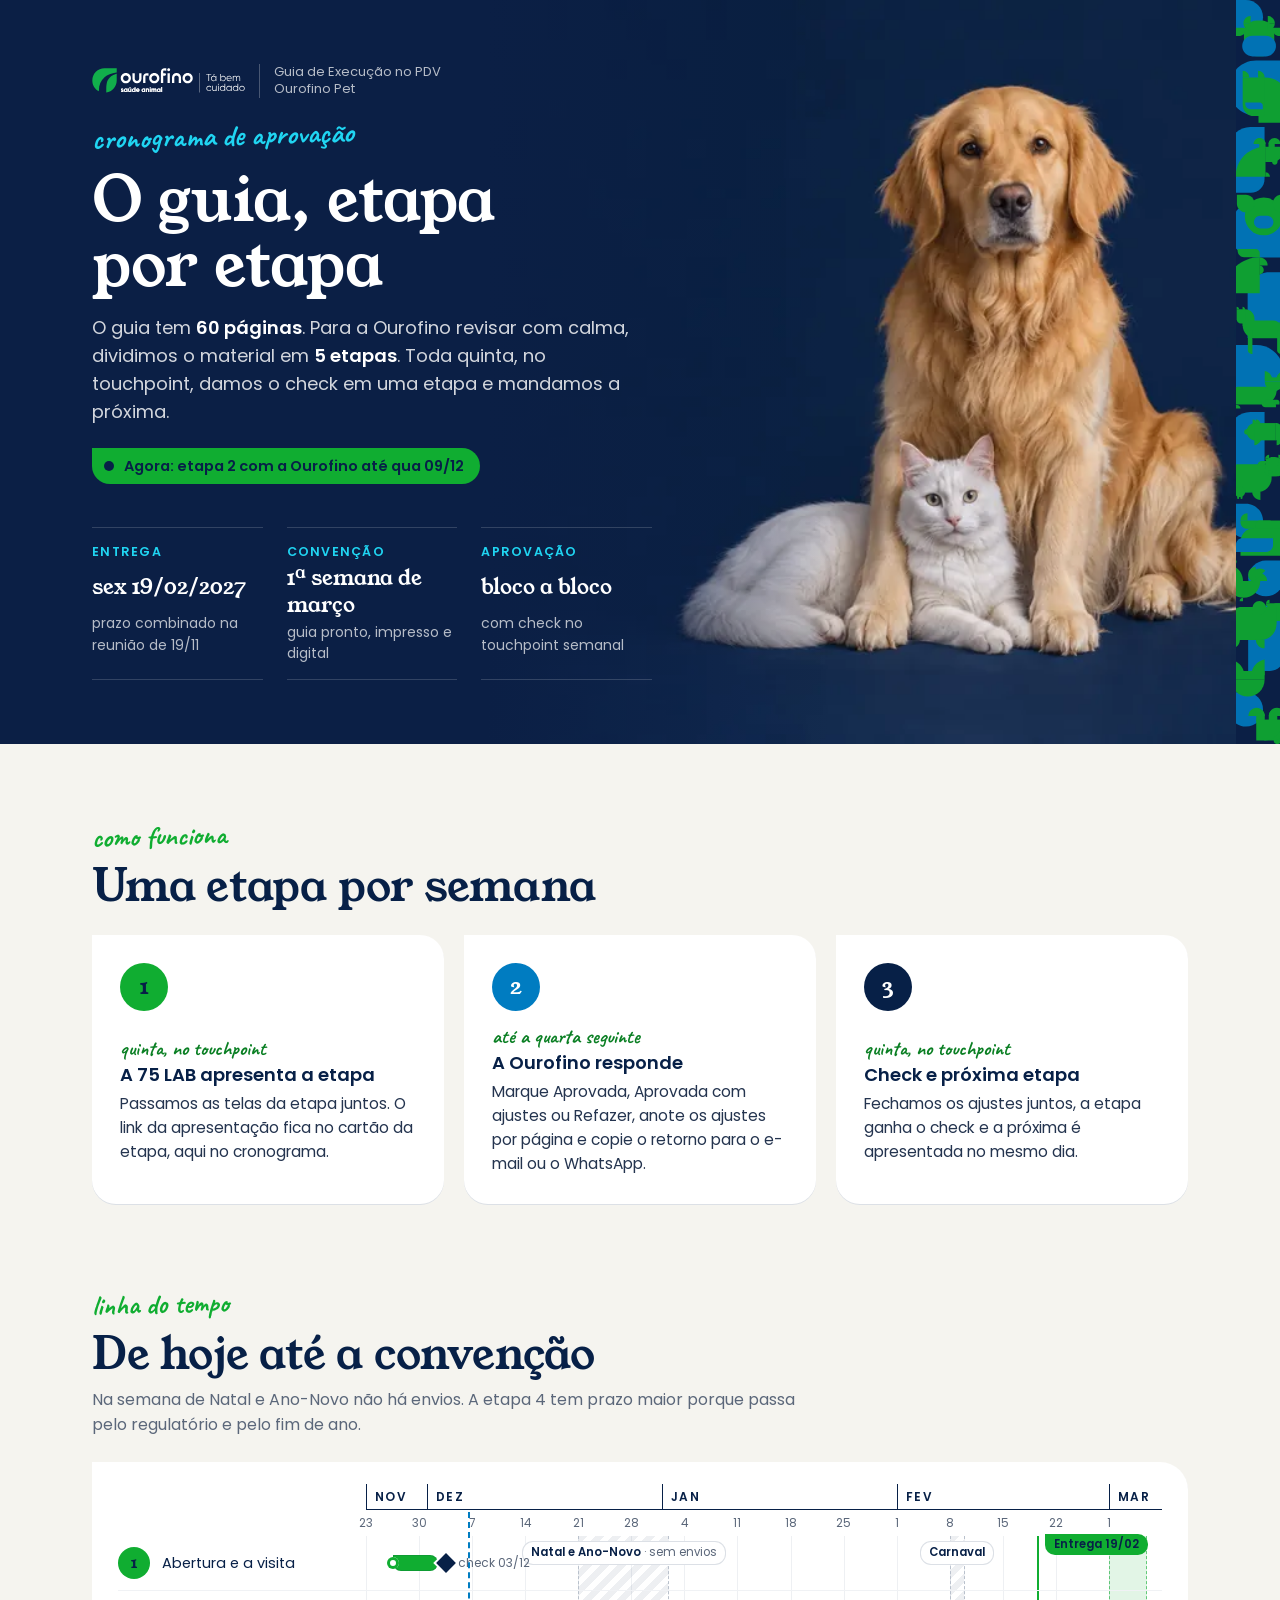
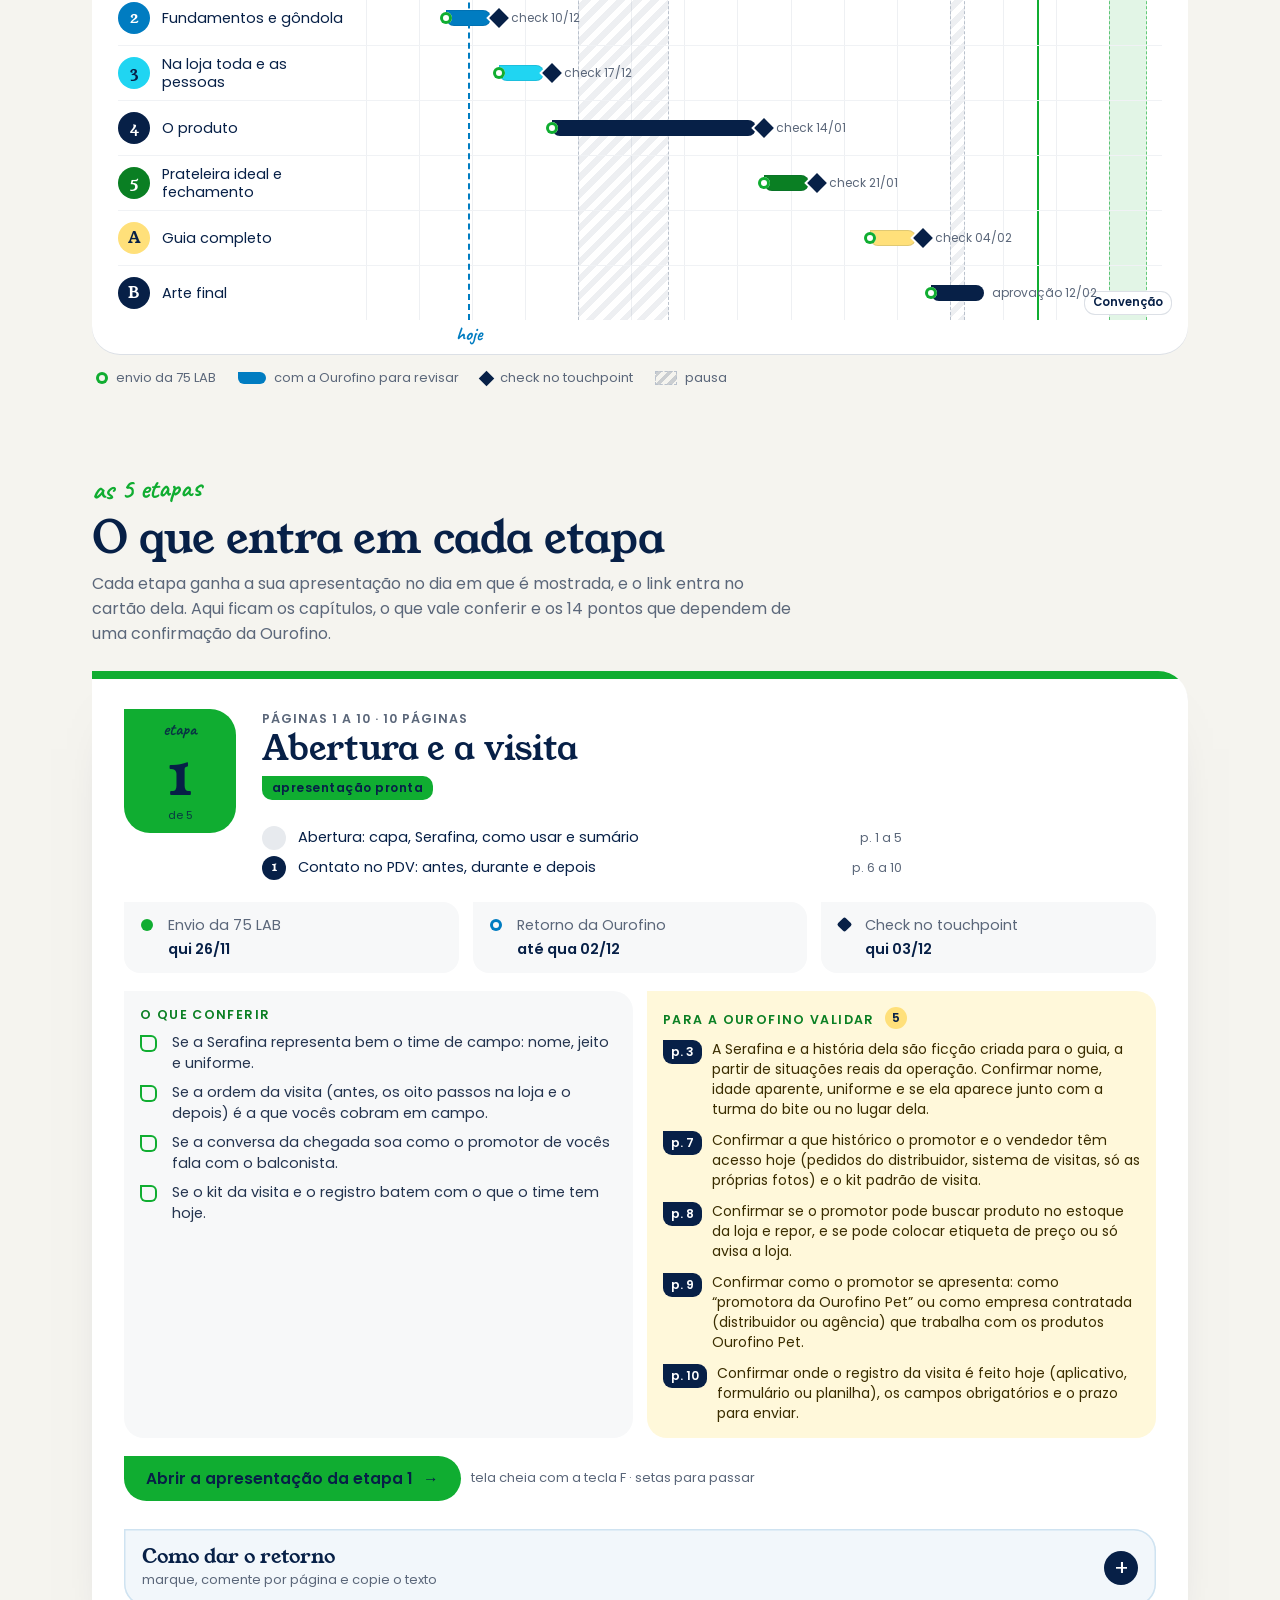
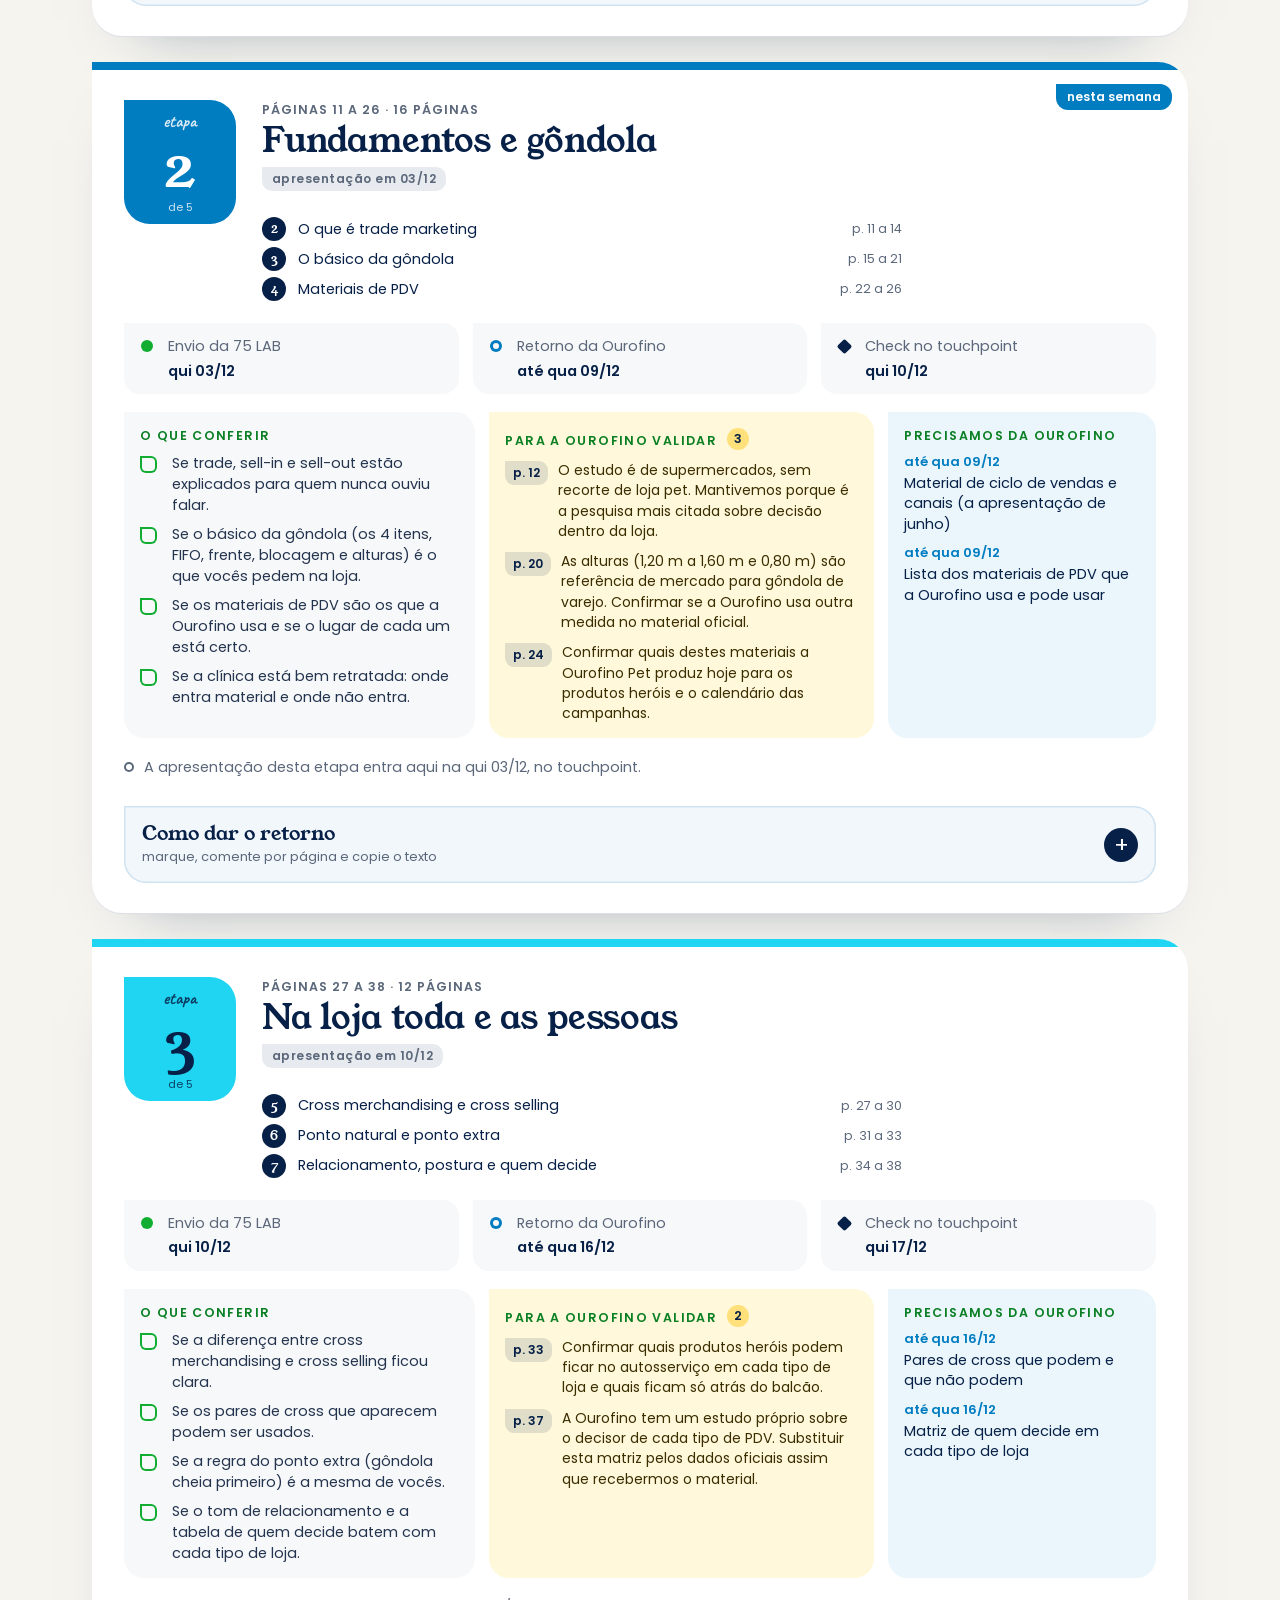
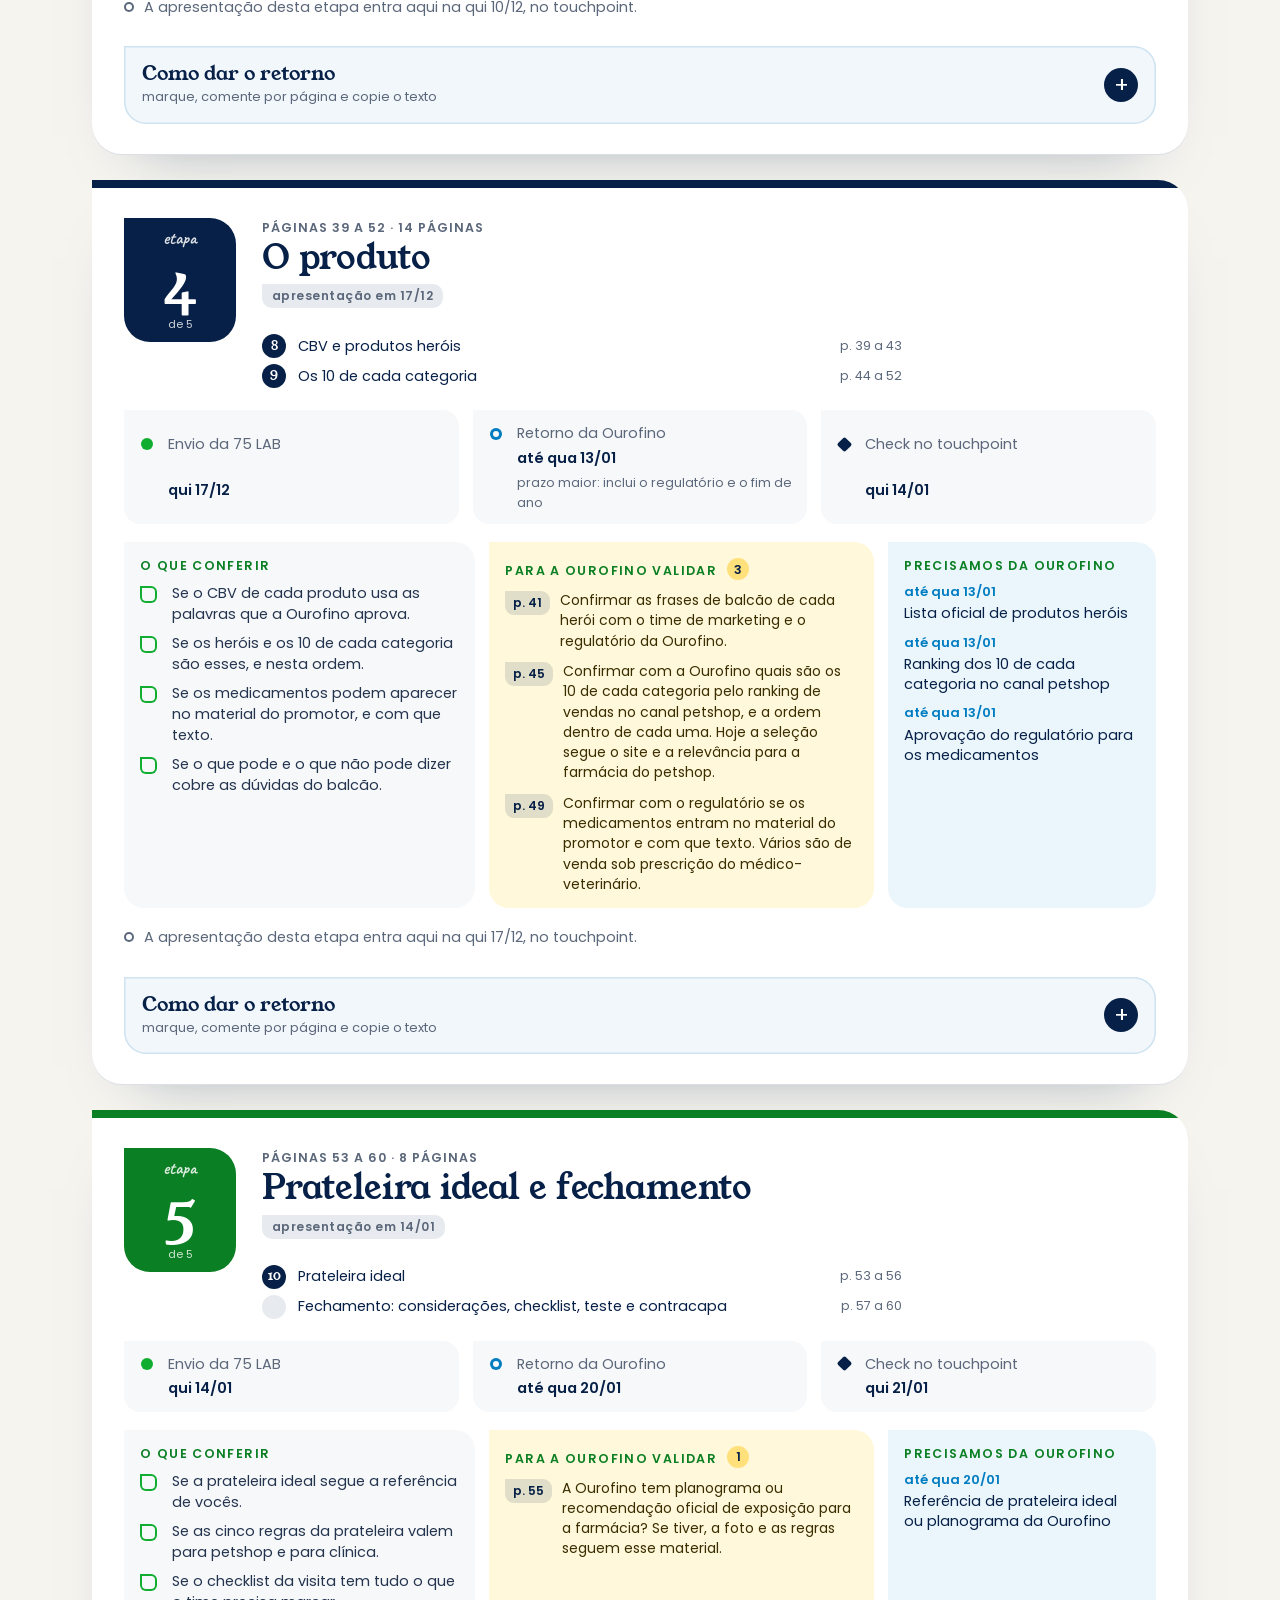
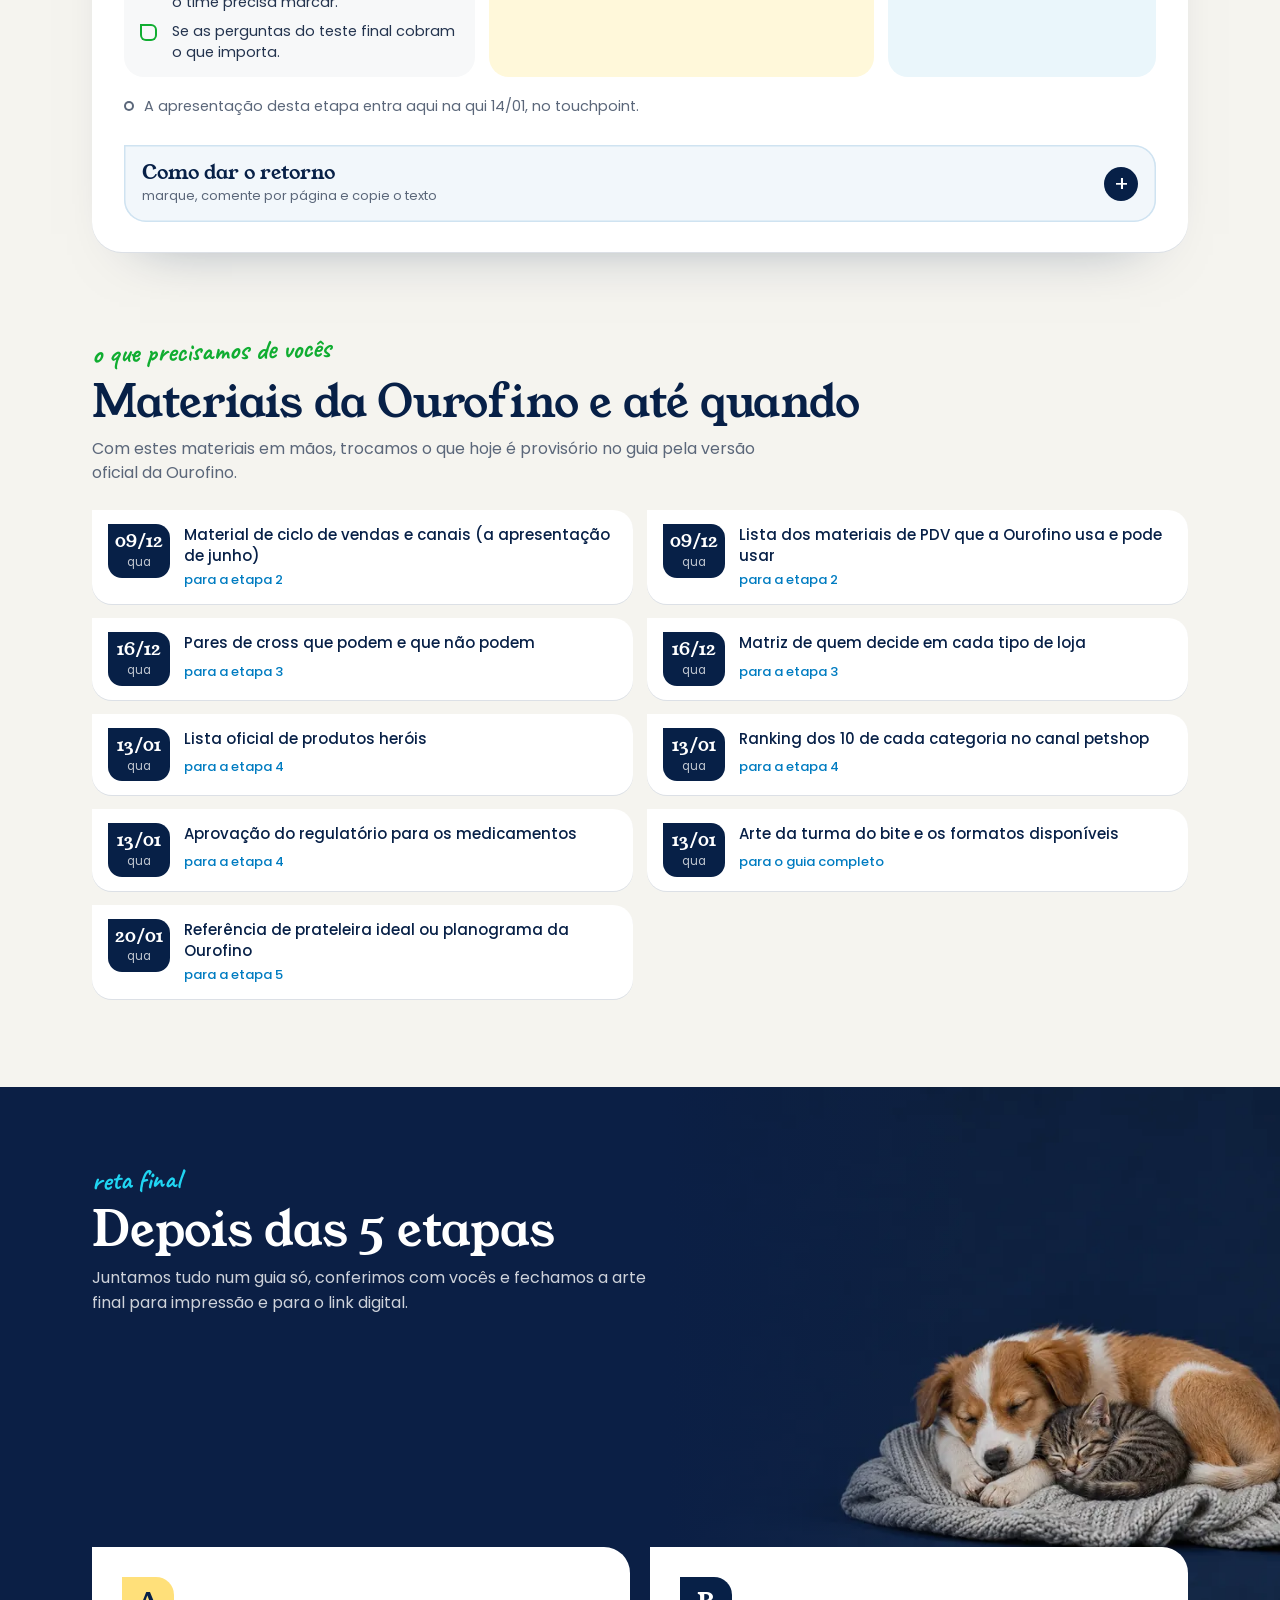
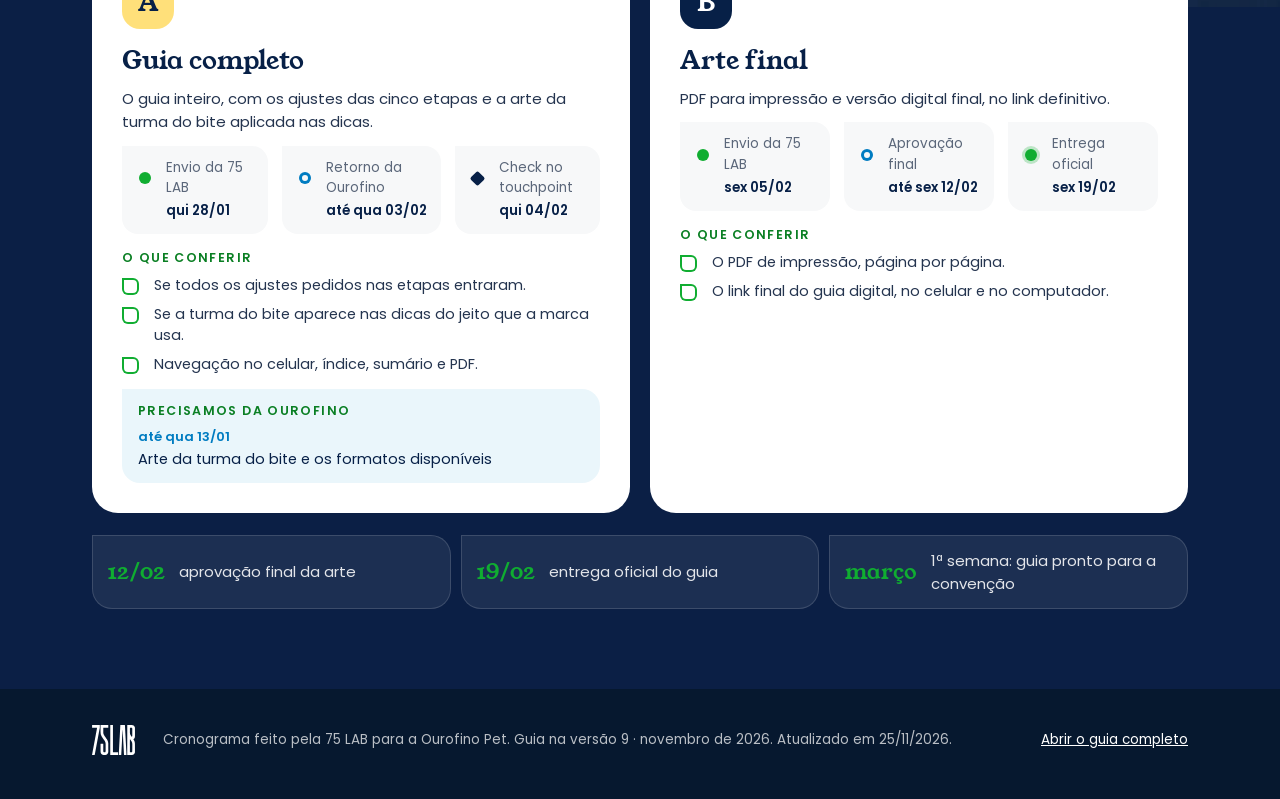
==== commit 11022f2c: "Apresentação da etapa 1 e cronograma sem as telas das etapas - apresentacao/etapa-1/: só as telas da" ====
--- a/cronograma/index.html
+++ b/cronograma/index.html
@@ -181,7 +181,7 @@
 .ed-c{border-radius:2px!important;transform:rotate(45deg);background:var(--navy);width:11px!important;height:11px!important}
 .ed-m{background:var(--verde);box-shadow:0 0 0 3px rgba(16,173,49,.25)}
 .eg{display:grid;gap:12px;padding:18px 20px 4px}
-.eb h4,.et-th-cab h4,.fc h4{font:600 12.5px/1.2 var(--f-txt);letter-spacing:.11em;text-transform:uppercase;color:var(--verde-esc);margin:0 0 10px}
+.eb h4,.fc h4{font:600 12.5px/1.2 var(--f-txt);letter-spacing:.11em;text-transform:uppercase;color:var(--verde-esc);margin:0 0 10px}
 .eb{background:#F7F8F9;border-radius:0 20px 20px 20px;padding:16px 16px 14px}
 .eb h4 span{display:inline-grid;place-items:center;min-width:22px;height:22px;padding:0 6px;border-radius:11px;background:var(--amarelo);color:var(--navy);margin-left:6px;letter-spacing:0;vertical-align:1px}
 .eb-val{background:#FFF8DA}
@@ -194,6 +194,12 @@
 .ev a{align-self:start;background:var(--navy);color:#fff;text-decoration:none;font-size:12px;font-weight:600;line-height:1;padding:6px 8px;border-radius:0 9px 9px 9px;white-space:nowrap;margin-top:1px}
 .ev a:hover{background:var(--azul)}
 .ev-vazio{margin:0;font-size:14.5px;color:#3a2d00}
+.ev .ev-p{align-self:start;background:rgba(7,32,71,.12);color:var(--navy);font-size:12px;font-weight:600;line-height:1;padding:6px 8px;border-radius:0 9px 9px 9px;white-space:nowrap;margin-top:1px}
+.et-sit{display:inline-block;margin-top:8px;font:600 12px/1 var(--f-txt);letter-spacing:.04em;padding:6px 10px;border-radius:0 10px 10px 10px;background:#E7EAEE;color:var(--cinza)}
+.et-sit.on{background:var(--verde);color:var(--navy)}
+.et-dica{align-self:center;font-size:13px;color:var(--cinza)}
+.et-espera{display:flex;align-items:center;gap:10px;margin:0;font-size:14.5px;color:var(--cinza)}
+.et-espera i{flex:none;width:10px;height:10px;border-radius:50%;box-shadow:inset 0 0 0 2px var(--cinza)}
 .ep{list-style:none;margin:0;padding:0;display:grid;gap:10px}
 .ep li{display:grid;gap:2px;font-size:14.5px;line-height:1.4}
 .ep b{font-weight:600;color:var(--azul);font-size:13px}
@@ -211,22 +217,7 @@
  .eg{grid-template-columns:1fr 1fr;padding:18px 32px 4px;gap:14px}
  .eg3{grid-template-columns:1.05fr 1.15fr .8fr}
 }
-
-/* miniaturas */
-.et-th{padding:20px 0 6px}
-.et-th-cab{display:flex;align-items:baseline;justify-content:space-between;gap:12px;padding:0 20px}
-.et-th-cab span{font-size:12.5px;color:var(--cinza)}
-.ths{display:grid;grid-auto-flow:column;grid-auto-columns:62%;gap:12px;overflow-x:auto;scroll-snap-type:x mandatory;padding:4px 20px 14px;scroll-padding:0 20px;-webkit-overflow-scrolling:touch;overscroll-behavior-x:contain}
-.th{scroll-snap-align:start;text-decoration:none;color:var(--navy);display:grid;gap:6px;align-content:start}
-.th-i{display:block;border-radius:0 12px 12px 12px;overflow:hidden;box-shadow:0 0 0 1px var(--linha),0 12px 22px -16px rgba(7,32,71,.5);background:#E9ECEF;aspect-ratio:16/9;transition:transform .25s ease,box-shadow .25s ease}
-.th-i img{width:100%;height:100%;object-fit:cover}
-.th:hover .th-i{transform:translateY(-3px);box-shadow:0 0 0 2px var(--c),0 18px 28px -18px rgba(7,32,71,.6)}
-.th-p{font:600 12px/1 var(--f-txt);color:var(--cinza)}
-.th-t{font-size:13.5px;line-height:1.3;display:-webkit-box;-webkit-line-clamp:2;-webkit-box-orient:vertical;overflow:hidden}
-@media (min-width:640px){.ths{grid-auto-columns:40%}}
 @media (min-width:900px){
- .et-th{padding:24px 32px 6px}.et-th-cab{padding:0}
- .ths{grid-auto-flow:row;grid-template-columns:repeat(4,1fr);grid-auto-columns:auto;overflow:visible;padding:4px 0 10px;gap:18px 16px}
 }
 
 /* ações */
@@ -335,7 +326,6 @@
  .rt,.et-ac,.agora{display:none!important}
  .gantt{display:block!important;break-inside:avoid}.tl{display:none!important}.js .gb{transform:none!important}
  .et{break-inside:avoid-page;box-shadow:0 0 0 1px var(--linha)}
- .ths{grid-auto-flow:row!important;grid-template-columns:repeat(6,1fr)!important;overflow:visible!important}
 }
 </style>
 </head>
@@ -361,9 +351,9 @@
 <section class="sec w" id="como">
   <div class="sec-cab"><span class="mao">como funciona</span><h2>Uma etapa por semana</h2></div>
   <ol class="passos">
-    <li><span>1</span><div><small>quinta</small><b>A 75 LAB envia a etapa</b><p>Você recebe o link só com as páginas daquela etapa, na mesma numeração do guia completo.</p></div></li>
+    <li><span>1</span><div><small>quinta, no touchpoint</small><b>A 75 LAB apresenta a etapa</b><p>Passamos as telas da etapa juntos. O link da apresentação fica no cartão da etapa, aqui no cronograma.</p></div></li>
     <li><span>2</span><div><small>até a quarta seguinte</small><b>A Ourofino responde</b><p>Marque Aprovada, Aprovada com ajustes ou Refazer, anote os ajustes por página e copie o retorno para o e-mail ou o WhatsApp.</p></div></li>
-    <li><span>3</span><div><small>quinta, no touchpoint</small><b>Check e próxima etapa</b><p>Fechamos os ajustes juntos, a etapa ganha o check e a próxima já sai no mesmo dia.</p></div></li>
+    <li><span>3</span><div><small>quinta, no touchpoint</small><b>Check e próxima etapa</b><p>Fechamos os ajustes juntos, a etapa ganha o check e a próxima é apresentada no mesmo dia.</p></div></li>
   </ol>
 </section>
 
@@ -377,8 +367,8 @@
 
 <section class="sec w" id="etapas">
   <div class="sec-cab"><span class="mao">as 5 etapas</span><h2>O que entra em cada etapa</h2>
-    <p>Cada etapa tem o seu link para aprovar, as páginas que entram, o que vale conferir e os 14 pontos que dependem de uma confirmação da Ourofino.</p></div>
-  <div class="ets"><article class="et" id="etapa-1" style="--c:#10AD31;--t:#072047" data-envio="2026-11-26" data-check="2026-12-03"><header class="et-cab"><div class="et-num"><span>etapa</span><b>1</b><small>de 5</small></div><div class="et-tt"><p class="et-pg">páginas 1 a 10 · 10 páginas</p><h3>Abertura e a visita</h3></div><ul class="ec"><li><span class="ec-n vazio"></span><span>Abertura: capa, Serafina, como usar e sumário</span><em>p. 1 a 5</em></li><li><span class="ec-n">1</span><span>Contato no PDV: antes, durante e depois</span><em>p. 6 a 10</em></li></ul><span class="et-agora" hidden>nesta semana</span></header><ol class="ed"><li><i class="ed-e"></i><span>Envio da 75 LAB</span><b>qui 26/11</b></li><li><i class="ed-r"></i><span>Retorno da Ourofino</span><b>até qua 02/12</b></li><li><i class="ed-c"></i><span>Check no touchpoint</span><b>qui 03/12</b></li></ol><div class="eg"><section class="eb"><h4>O que conferir</h4><ul class="eo"><li>Se a Serafina representa bem o time de campo: nome, jeito e uniforme.</li><li>Se a ordem da visita (antes, os oito passos na loja e o depois) é a que vocês cobram em campo.</li><li>Se a conversa da chegada soa como o promotor de vocês fala com o balconista.</li><li>Se o kit da visita e o registro batem com o que o time tem hoje.</li></ul></section><section class="eb eb-val"><h4>Para a Ourofino validar <span>5</span></h4><ul class="ev"><li><a href="../aprovacao/etapa-1/#cap00-1">p. 3</a><span>A Serafina e a história dela são ficção criada para o guia, a partir de situações reais da operação. Confirmar nome, idade aparente, uniforme e se ela aparece junto com a turma do bite ou no lugar dela.</span></li><li><a href="../aprovacao/etapa-1/#cap01-1">p. 7</a><span>Confirmar a que histórico o promotor e o vendedor têm acesso hoje (pedidos do distribuidor, sistema de visitas, só as próprias fotos) e o kit padrão de visita.</span></li><li><a href="../aprovacao/etapa-1/#cap01-2">p. 8</a><span>Confirmar se o promotor pode buscar produto no estoque da loja e repor, e se pode colocar etiqueta de preço ou só avisa a loja.</span></li><li><a href="../aprovacao/etapa-1/#cap01-3">p. 9</a><span>Confirmar como o promotor se apresenta: como “promotora da Ourofino Pet” ou como empresa contratada (distribuidor ou agência) que trabalha com os produtos Ourofino Pet.</span></li><li><a href="../aprovacao/etapa-1/#cap01-4">p. 10</a><span>Confirmar onde o registro da visita é feito hoje (aplicativo, formulário ou planilha), os campos obrigatórios e o prazo para enviar.</span></li></ul></section></div><div class="et-th"><div class="et-th-cab"><h4>As páginas desta etapa</h4><span>toque numa página para abrir</span></div><div class="ths"><a class="th" href="../aprovacao/etapa-1/#inicio"><span class="th-i"><img src="../aprovacao/miniaturas/p01.webp" width="480" height="270" loading="lazy" alt=""></span><span class="th-p">p. 1</span><span class="th-t">Capa do guia</span></a><a class="th" href="../aprovacao/etapa-1/#cap00"><span class="th-i"><img src="../aprovacao/miniaturas/p02.webp" width="480" height="270" loading="lazy" alt=""></span><span class="th-p">p. 2</span><span class="th-t">Prazer, Serafina</span></a><a class="th" href="../aprovacao/etapa-1/#cap00-1"><span class="th-i"><img src="../aprovacao/miniaturas/p03.webp" width="480" height="270" loading="lazy" alt=""></span><span class="th-p">p. 3</span><span class="th-t">Para que serve este guia</span></a><a class="th" href="../aprovacao/etapa-1/#cap00-2"><span class="th-i"><img src="../aprovacao/miniaturas/p04.webp" width="480" height="270" loading="lazy" alt=""></span><span class="th-p">p. 4</span><span class="th-t">Como usar o guia</span></a><a class="th" href="../aprovacao/etapa-1/#sumario"><span class="th-i"><img src="../aprovacao/miniaturas/p05.webp" width="480" height="270" loading="lazy" alt=""></span><span class="th-p">p. 5</span><span class="th-t">Sumário</span></a><a class="th" href="../aprovacao/etapa-1/#cap01"><span class="th-i"><img src="../aprovacao/miniaturas/p06.webp" width="480" height="270" loading="lazy" alt=""></span><span class="th-p">p. 6</span><span class="th-t">Abertura: Contato no PDV: antes, durante e depois</span></a><a class="th" href="../aprovacao/etapa-1/#cap01-1"><span class="th-i"><img src="../aprovacao/miniaturas/p07.webp" width="480" height="270" loading="lazy" alt=""></span><span class="th-p">p. 7</span><span class="th-t">Antes de sair: prepare cada loja da rota</span></a><a class="th" href="../aprovacao/etapa-1/#cap01-2"><span class="th-i"><img src="../aprovacao/miniaturas/p08.webp" width="480" height="270" loading="lazy" alt=""></span><span class="th-p">p. 8</span><span class="th-t">Na loja: oito passos, sempre nesta ordem</span></a><a class="th" href="../aprovacao/etapa-1/#cap01-3"><span class="th-i"><img src="../aprovacao/miniaturas/p09.webp" width="480" height="270" loading="lazy" alt=""></span><span class="th-p">p. 9</span><span class="th-t">A chegada, palavra por palavra</span></a><a class="th" href="../aprovacao/etapa-1/#cap01-4"><span class="th-i"><img src="../aprovacao/miniaturas/p10.webp" width="480" height="270" loading="lazy" alt=""></span><span class="th-p">p. 10</span><span class="th-t">Depois: o registro prepara a próxima visita</span></a></div></div><div class="et-ac"><a class="btn" href="../aprovacao/etapa-1/">Abrir a etapa para aprovar <span aria-hidden="true">→</span></a></div><details class="rt" id="retorno-1" data-etapa="1"><summary><span>Como dar o retorno</span><small>marque, comente por página e copie o texto</small></summary><div class="rt-in"><fieldset class="rt-sit"><legend class="rt-l">Como fica esta etapa?</legend><label><input type="radio" name="sit-1" value="Aprovada"><span><i></i>Aprovada</span></label><label><input type="radio" name="sit-1" value="Aprovada com ajustes"><span><i></i>Aprovada com ajustes</span></label><label><input type="radio" name="sit-1" value="Refazer"><span><i></i>Refazer</span></label></fieldset><div class="rt-pgs"><p class="rt-l">Ajustes por página</p><div class="rt-linhas" data-linhas></div><button type="button" class="rt-mais" data-mais>+ ajuste em outra página</button></div><div class="rt-val"><p class="rt-l">Respostas aos pontos para validar <small>(opcional)</small></p><label class="rt-vi"><span><b>p. 3</b> A Serafina e a história dela são ficção criada para o guia, a partir de situações reais da operação. Confirmar nome, idade aparente, uniform…</span><textarea rows="2" data-val="0" placeholder="Resposta da Ourofino"></textarea></label><label class="rt-vi"><span><b>p. 7</b> Confirmar a que histórico o promotor e o vendedor têm acesso hoje (pedidos do distribuidor, sistema de visitas, só as próprias fotos) e o ki…</span><textarea rows="2" data-val="1" placeholder="Resposta da Ourofino"></textarea></label><label class="rt-vi"><span><b>p. 8</b> Confirmar se o promotor pode buscar produto no estoque da loja e repor, e se pode colocar etiqueta de preço ou só avisa a loja.</span><textarea rows="2" data-val="2" placeholder="Resposta da Ourofino"></textarea></label><label class="rt-vi"><span><b>p. 9</b> Confirmar como o promotor se apresenta: como “promotora da Ourofino Pet” ou como empresa contratada (distribuidor ou agência) que trabalha c…</span><textarea rows="2" data-val="3" placeholder="Resposta da Ourofino"></textarea></label><label class="rt-vi"><span><b>p. 10</b> Confirmar onde o registro da visita é feito hoje (aplicativo, formulário ou planilha), os campos obrigatórios e o prazo para enviar.</span><textarea rows="2" data-val="4" placeholder="Resposta da Ourofino"></textarea></label></div><label class="rt-geral"><span class="rt-l">Comentário geral <small>(opcional)</small></span><textarea rows="3" data-geral placeholder="O que vale para a etapa toda"></textarea></label><div class="rt-prev"><p class="rt-l">Texto que vai ser copiado</p><textarea readonly rows="7" data-previa></textarea></div><div class="rt-ac"><button type="button" class="btn" data-copia>Copiar retorno</button><span class="rt-ok" data-ok role="status"></span><button type="button" class="rt-limpa" data-limpa>Apagar rascunho</button></div><p class="rt-obs">O rascunho fica salvo só neste aparelho, até você copiar e mandar.</p></div></details></article><article class="et" id="etapa-2" style="--c:#007CC1;--t:#fff" data-envio="2026-12-03" data-check="2026-12-10"><header class="et-cab"><div class="et-num"><span>etapa</span><b>2</b><small>de 5</small></div><div class="et-tt"><p class="et-pg">páginas 11 a 26 · 16 páginas</p><h3>Fundamentos e gôndola</h3></div><ul class="ec"><li><span class="ec-n">2</span><span>O que é trade marketing</span><em>p. 11 a 14</em></li><li><span class="ec-n">3</span><span>O básico da gôndola</span><em>p. 15 a 21</em></li><li><span class="ec-n">4</span><span>Materiais de PDV</span><em>p. 22 a 26</em></li></ul><span class="et-agora" hidden>nesta semana</span></header><ol class="ed"><li><i class="ed-e"></i><span>Envio da 75 LAB</span><b>qui 03/12</b></li><li><i class="ed-r"></i><span>Retorno da Ourofino</span><b>até qua 09/12</b></li><li><i class="ed-c"></i><span>Check no touchpoint</span><b>qui 10/12</b></li></ol><div class="eg eg3"><section class="eb"><h4>O que conferir</h4><ul class="eo"><li>Se trade, sell-in e sell-out estão explicados para quem nunca ouviu falar.</li><li>Se o básico da gôndola (os 4 itens, FIFO, frente, blocagem e alturas) é o que vocês pedem na loja.</li><li>Se os materiais de PDV são os que a Ourofino usa e se o lugar de cada um está certo.</li><li>Se a clínica está bem retratada: onde entra material e onde não entra.</li></ul></section><section class="eb eb-val"><h4>Para a Ourofino validar <span>3</span></h4><ul class="ev"><li><a href="../aprovacao/etapa-2/#cap02-1">p. 12</a><span>O estudo é de supermercados, sem recorte de loja pet. Mantivemos porque é a pesquisa mais citada sobre decisão dentro da loja.</span></li><li><a href="../aprovacao/etapa-2/#cap03-5">p. 20</a><span>As alturas (1,20 m a 1,60 m e 0,80 m) são referência de mercado para gôndola de varejo. Confirmar se a Ourofino usa outra medida no material oficial.</span></li><li><a href="../aprovacao/etapa-2/#cap04-2">p. 24</a><span>Confirmar quais destes materiais a Ourofino Pet produz hoje para os produtos heróis e o calendário das campanhas.</span></li></ul></section><section class="eb eb-prec"><h4>Precisamos da Ourofino</h4><ul class="ep"><li><b>até qua 09/12</b><span>Material de ciclo de vendas e canais (a apresentação de junho)</span></li><li><b>até qua 09/12</b><span>Lista dos materiais de PDV que a Ourofino usa e pode usar</span></li></ul></section></div><div class="et-th"><div class="et-th-cab"><h4>As páginas desta etapa</h4><span>toque numa página para abrir</span></div><div class="ths"><a class="th" href="../aprovacao/etapa-2/#cap02"><span class="th-i"><img src="../aprovacao/miniaturas/p11.webp" width="480" height="270" loading="lazy" alt=""></span><span class="th-p">p. 11</span><span class="th-t">Abertura: O que é trade marketing</span></a><a class="th" href="../aprovacao/etapa-2/#cap02-1"><span class="th-i"><img src="../aprovacao/miniaturas/p12.webp" width="480" height="270" loading="lazy" alt=""></span><span class="th-p">p. 12</span><span class="th-t">Por que a venda se decide na frente da prateleira</span></a><a class="th" href="../aprovacao/etapa-2/#cap02-2"><span class="th-i"><img src="../aprovacao/miniaturas/p13.webp" width="480" height="270" loading="lazy" alt=""></span><span class="th-p">p. 13</span><span class="th-t">O caminho do produto até a casa do tutor</span></a><a class="th" href="../aprovacao/etapa-2/#cap02-3"><span class="th-i"><img src="../aprovacao/miniaturas/p14.webp" width="480" height="270" loading="lazy" alt=""></span><span class="th-p">p. 14</span><span class="th-t">As palavras do trade que você vai ouvir</span></a><a class="th" href="../aprovacao/etapa-2/#cap03"><span class="th-i"><img src="../aprovacao/miniaturas/p15.webp" width="480" height="270" loading="lazy" alt=""></span><span class="th-p">p. 15</span><span class="th-t">Abertura: O básico da gôndola</span></a><a class="th" href="../aprovacao/etapa-2/#cap03-1"><span class="th-i"><img src="../aprovacao/miniaturas/p16.webp" width="480" height="270" loading="lazy" alt=""></span><span class="th-p">p. 16</span><span class="th-t">Por que um buraco na prateleira custa mais que uma venda</span></a><a class="th" href="../aprovacao/etapa-2/#cap03-2"><span class="th-i"><img src="../aprovacao/miniaturas/p17.webp" width="480" height="270" loading="lazy" alt=""></span><span class="th-p">p. 17</span><span class="th-t">O básico: 4 coisas para conferir</span></a><a class="th" href="../aprovacao/etapa-2/#cap03-3"><span class="th-i"><img src="../aprovacao/miniaturas/p18.webp" width="480" height="270" loading="lazy" alt=""></span><span class="th-p">p. 18</span><span class="th-t">FIFO: a validade mais curta vai na frente</span></a><a class="th" href="../aprovacao/etapa-2/#cap03-4"><span class="th-i"><img src="../aprovacao/miniaturas/p19.webp" width="480" height="270" loading="lazy" alt=""></span><span class="th-p">p. 19</span><span class="th-t">Frente e blocagem: a marca vista de longe</span></a><a class="th" href="../aprovacao/etapa-2/#cap03-5"><span class="th-i"><img src="../aprovacao/miniaturas/p20.webp" width="480" height="270" loading="lazy" alt=""></span><span class="th-p">p. 20</span><span class="th-t">As três alturas da gôndola</span></a><a class="th" href="../aprovacao/etapa-2/#cap03-6"><span class="th-i"><img src="../aprovacao/miniaturas/p21.webp" width="480" height="270" loading="lazy" alt=""></span><span class="th-p">p. 21</span><span class="th-t">A mesma gôndola antes e depois da visita</span></a><a class="th" href="../aprovacao/etapa-2/#cap04"><span class="th-i"><img src="../aprovacao/miniaturas/p22.webp" width="480" height="270" loading="lazy" alt=""></span><span class="th-p">p. 22</span><span class="th-t">Abertura: Materiais de PDV</span></a><a class="th" href="../aprovacao/etapa-2/#cap04-1"><span class="th-i"><img src="../aprovacao/miniaturas/p23.webp" width="480" height="270" loading="lazy" alt=""></span><span class="th-p">p. 23</span><span class="th-t">Na gôndola: seis materiais de prateleira</span></a><a class="th" href="../aprovacao/etapa-2/#cap04-2"><span class="th-i"><img src="../aprovacao/miniaturas/p24.webp" width="480" height="270" loading="lazy" alt=""></span><span class="th-p">p. 24</span><span class="th-t">No balcão, no corredor e no chão</span></a><a class="th" href="../aprovacao/etapa-2/#cap04-3"><span class="th-i"><img src="../aprovacao/miniaturas/p25.webp" width="480" height="270" loading="lazy" alt=""></span><span class="th-p">p. 25</span><span class="th-t">Na clínica: o caminho do tutor</span></a><a class="th" href="../aprovacao/etapa-2/#cap04-4"><span class="th-i"><img src="../aprovacao/miniaturas/p26.webp" width="480" height="270" loading="lazy" alt=""></span><span class="th-p">p. 26</span><span class="th-t">O wobbler na porta do consultório</span></a></div></div><div class="et-ac"><a class="btn" href="../aprovacao/etapa-2/">Abrir a etapa para aprovar <span aria-hidden="true">→</span></a></div><details class="rt" id="retorno-2" data-etapa="2"><summary><span>Como dar o retorno</span><small>marque, comente por página e copie o texto</small></summary><div class="rt-in"><fieldset class="rt-sit"><legend class="rt-l">Como fica esta etapa?</legend><label><input type="radio" name="sit-2" value="Aprovada"><span><i></i>Aprovada</span></label><label><input type="radio" name="sit-2" value="Aprovada com ajustes"><span><i></i>Aprovada com ajustes</span></label><label><input type="radio" name="sit-2" value="Refazer"><span><i></i>Refazer</span></label></fieldset><div class="rt-pgs"><p class="rt-l">Ajustes por página</p><div class="rt-linhas" data-linhas></div><button type="button" class="rt-mais" data-mais>+ ajuste em outra página</button></div><div class="rt-val"><p class="rt-l">Respostas aos pontos para validar <small>(opcional)</small></p><label class="rt-vi"><span><b>p. 12</b> O estudo é de supermercados, sem recorte de loja pet. Mantivemos porque é a pesquisa mais citada sobre decisão dentro da loja.</span><textarea rows="2" data-val="0" placeholder="Resposta da Ourofino"></textarea></label><label class="rt-vi"><span><b>p. 20</b> As alturas (1,20 m a 1,60 m e 0,80 m) são referência de mercado para gôndola de varejo. Confirmar se a Ourofino usa outra medida no material…</span><textarea rows="2" data-val="1" placeholder="Resposta da Ourofino"></textarea></label><label class="rt-vi"><span><b>p. 24</b> Confirmar quais destes materiais a Ourofino Pet produz hoje para os produtos heróis e o calendário das campanhas.</span><textarea rows="2" data-val="2" placeholder="Resposta da Ourofino"></textarea></label></div><label class="rt-geral"><span class="rt-l">Comentário geral <small>(opcional)</small></span><textarea rows="3" data-geral placeholder="O que vale para a etapa toda"></textarea></label><div class="rt-prev"><p class="rt-l">Texto que vai ser copiado</p><textarea readonly rows="7" data-previa></textarea></div><div class="rt-ac"><button type="button" class="btn" data-copia>Copiar retorno</button><span class="rt-ok" data-ok role="status"></span><button type="button" class="rt-limpa" data-limpa>Apagar rascunho</button></div><p class="rt-obs">O rascunho fica salvo só neste aparelho, até você copiar e mandar.</p></div></details></article><article class="et" id="etapa-3" style="--c:#20D5F2;--t:#072047" data-envio="2026-12-10" data-check="2026-12-17"><header class="et-cab"><div class="et-num"><span>etapa</span><b>3</b><small>de 5</small></div><div class="et-tt"><p class="et-pg">páginas 27 a 38 · 12 páginas</p><h3>Na loja toda e as pessoas</h3></div><ul class="ec"><li><span class="ec-n">5</span><span>Cross merchandising e cross selling</span><em>p. 27 a 30</em></li><li><span class="ec-n">6</span><span>Ponto natural e ponto extra</span><em>p. 31 a 33</em></li><li><span class="ec-n">7</span><span>Relacionamento, postura e quem decide</span><em>p. 34 a 38</em></li></ul><span class="et-agora" hidden>nesta semana</span></header><ol class="ed"><li><i class="ed-e"></i><span>Envio da 75 LAB</span><b>qui 10/12</b></li><li><i class="ed-r"></i><span>Retorno da Ourofino</span><b>até qua 16/12</b></li><li><i class="ed-c"></i><span>Check no touchpoint</span><b>qui 17/12</b></li></ol><div class="eg eg3"><section class="eb"><h4>O que conferir</h4><ul class="eo"><li>Se a diferença entre cross merchandising e cross selling ficou clara.</li><li>Se os pares de cross que aparecem podem ser usados.</li><li>Se a regra do ponto extra (gôndola cheia primeiro) é a mesma de vocês.</li><li>Se o tom de relacionamento e a tabela de quem decide batem com cada tipo de loja.</li></ul></section><section class="eb eb-val"><h4>Para a Ourofino validar <span>2</span></h4><ul class="ev"><li><a href="../aprovacao/etapa-3/#cap06-2">p. 33</a><span>Confirmar quais produtos heróis podem ficar no autosserviço em cada tipo de loja e quais ficam só atrás do balcão.</span></li><li><a href="../aprovacao/etapa-3/#cap07-3">p. 37</a><span>A Ourofino tem um estudo próprio sobre o decisor de cada tipo de PDV. Substituir esta matriz pelos dados oficiais assim que recebermos o material.</span></li></ul></section><section class="eb eb-prec"><h4>Precisamos da Ourofino</h4><ul class="ep"><li><b>até qua 16/12</b><span>Pares de cross que podem e que não podem</span></li><li><b>até qua 16/12</b><span>Matriz de quem decide em cada tipo de loja</span></li></ul></section></div><div class="et-th"><div class="et-th-cab"><h4>As páginas desta etapa</h4><span>toque numa página para abrir</span></div><div class="ths"><a class="th" href="../aprovacao/etapa-3/#cap05"><span class="th-i"><img src="../aprovacao/miniaturas/p27.webp" width="480" height="270" loading="lazy" alt=""></span><span class="th-p">p. 27</span><span class="th-t">Abertura: Cross merchandising e cross selling</span></a><a class="th" href="../aprovacao/etapa-3/#cap05-1"><span class="th-i"><img src="../aprovacao/miniaturas/p28.webp" width="480" height="270" loading="lazy" alt=""></span><span class="th-p">p. 28</span><span class="th-t">Dois tipos de cross e como achar o seu</span></a><a class="th" href="../aprovacao/etapa-3/#cap05-2"><span class="th-i"><img src="../aprovacao/miniaturas/p29.webp" width="480" height="270" loading="lazy" alt=""></span><span class="th-p">p. 29</span><span class="th-t">O mapa dos cruzamentos</span></a><a class="th" href="../aprovacao/etapa-3/#cap05-3"><span class="th-i"><img src="../aprovacao/miniaturas/p30.webp" width="480" height="270" loading="lazy" alt=""></span><span class="th-p">p. 30</span><span class="th-t">O erro do carnaval</span></a><a class="th" href="../aprovacao/etapa-3/#cap06"><span class="th-i"><img src="../aprovacao/miniaturas/p31.webp" width="480" height="270" loading="lazy" alt=""></span><span class="th-p">p. 31</span><span class="th-t">Abertura: Ponto natural e ponto extra</span></a><a class="th" href="../aprovacao/etapa-3/#cap06-1"><span class="th-i"><img src="../aprovacao/miniaturas/p32.webp" width="480" height="270" loading="lazy" alt=""></span><span class="th-p">p. 32</span><span class="th-t">O ponto extra que esvazia a gôndola</span></a><a class="th" href="../aprovacao/etapa-3/#cap06-2"><span class="th-i"><img src="../aprovacao/miniaturas/p33.webp" width="480" height="270" loading="lazy" alt=""></span><span class="th-p">p. 33</span><span class="th-t">Como montar um ponto extra sem esvaziar a gôndola</span></a><a class="th" href="../aprovacao/etapa-3/#cap07"><span class="th-i"><img src="../aprovacao/miniaturas/p34.webp" width="480" height="270" loading="lazy" alt=""></span><span class="th-p">p. 34</span><span class="th-t">Abertura: Relacionamento, postura e quem decide</span></a><a class="th" href="../aprovacao/etapa-3/#cap07-1"><span class="th-i"><img src="../aprovacao/miniaturas/p35.webp" width="480" height="270" loading="lazy" alt=""></span><span class="th-p">p. 35</span><span class="th-t">Você é convidado na loja</span></a><a class="th" href="../aprovacao/etapa-3/#cap07-2"><span class="th-i"><img src="../aprovacao/miniaturas/p36.webp" width="480" height="270" loading="lazy" alt=""></span><span class="th-p">p. 36</span><span class="th-t">Três frases que você quer ouvir da loja</span></a><a class="th" href="../aprovacao/etapa-3/#cap07-3"><span class="th-i"><img src="../aprovacao/miniaturas/p37.webp" width="480" height="270" loading="lazy" alt=""></span><span class="th-p">p. 37</span><span class="th-t">Quem decide em cada tipo de loja</span></a><a class="th" href="../aprovacao/etapa-3/#cap07-4"><span class="th-i"><img src="../aprovacao/miniaturas/p38.webp" width="480" height="270" loading="lazy" alt=""></span><span class="th-p">p. 38</span><span class="th-t">Postura em campo</span></a></div></div><div class="et-ac"><a class="btn" href="../aprovacao/etapa-3/">Abrir a etapa para aprovar <span aria-hidden="true">→</span></a></div><details class="rt" id="retorno-3" data-etapa="3"><summary><span>Como dar o retorno</span><small>marque, comente por página e copie o texto</small></summary><div class="rt-in"><fieldset class="rt-sit"><legend class="rt-l">Como fica esta etapa?</legend><label><input type="radio" name="sit-3" value="Aprovada"><span><i></i>Aprovada</span></label><label><input type="radio" name="sit-3" value="Aprovada com ajustes"><span><i></i>Aprovada com ajustes</span></label><label><input type="radio" name="sit-3" value="Refazer"><span><i></i>Refazer</span></label></fieldset><div class="rt-pgs"><p class="rt-l">Ajustes por página</p><div class="rt-linhas" data-linhas></div><button type="button" class="rt-mais" data-mais>+ ajuste em outra página</button></div><div class="rt-val"><p class="rt-l">Respostas aos pontos para validar <small>(opcional)</small></p><label class="rt-vi"><span><b>p. 33</b> Confirmar quais produtos heróis podem ficar no autosserviço em cada tipo de loja e quais ficam só atrás do balcão.</span><textarea rows="2" data-val="0" placeholder="Resposta da Ourofino"></textarea></label><label class="rt-vi"><span><b>p. 37</b> A Ourofino tem um estudo próprio sobre o decisor de cada tipo de PDV. Substituir esta matriz pelos dados oficiais assim que recebermos o mat…</span><textarea rows="2" data-val="1" placeholder="Resposta da Ourofino"></textarea></label></div><label class="rt-geral"><span class="rt-l">Comentário geral <small>(opcional)</small></span><textarea rows="3" data-geral placeholder="O que vale para a etapa toda"></textarea></label><div class="rt-prev"><p class="rt-l">Texto que vai ser copiado</p><textarea readonly rows="7" data-previa></textarea></div><div class="rt-ac"><button type="button" class="btn" data-copia>Copiar retorno</button><span class="rt-ok" data-ok role="status"></span><button type="button" class="rt-limpa" data-limpa>Apagar rascunho</button></div><p class="rt-obs">O rascunho fica salvo só neste aparelho, até você copiar e mandar.</p></div></details></article><article class="et" id="etapa-4" style="--c:#072047;--t:#fff" data-envio="2026-12-17" data-check="2027-01-14"><header class="et-cab"><div class="et-num"><span>etapa</span><b>4</b><small>de 5</small></div><div class="et-tt"><p class="et-pg">páginas 39 a 52 · 14 páginas</p><h3>O produto</h3></div><ul class="ec"><li><span class="ec-n">8</span><span>CBV e produtos heróis</span><em>p. 39 a 43</em></li><li><span class="ec-n">9</span><span>Os 10 de cada categoria</span><em>p. 44 a 52</em></li></ul><span class="et-agora" hidden>nesta semana</span></header><ol class="ed"><li><i class="ed-e"></i><span>Envio da 75 LAB</span><b>qui 17/12</b></li><li><i class="ed-r"></i><span>Retorno da Ourofino</span><b>até qua 13/01</b><small>prazo maior: inclui o regulatório e o fim de ano</small></li><li><i class="ed-c"></i><span>Check no touchpoint</span><b>qui 14/01</b></li></ol><div class="eg eg3"><section class="eb"><h4>O que conferir</h4><ul class="eo"><li>Se o CBV de cada produto usa as palavras que a Ourofino aprova.</li><li>Se os heróis e os 10 de cada categoria são esses, e nesta ordem.</li><li>Se os medicamentos podem aparecer no material do promotor, e com que texto.</li><li>Se o que pode e o que não pode dizer cobre as dúvidas do balcão.</li></ul></section><section class="eb eb-val"><h4>Para a Ourofino validar <span>3</span></h4><ul class="ev"><li><a href="../aprovacao/etapa-4/#cap08-2">p. 41</a><span>Confirmar as frases de balcão de cada herói com o time de marketing e o regulatório da Ourofino.</span></li><li><a href="../aprovacao/etapa-4/#cap09-1">p. 45</a><span>Confirmar com a Ourofino quais são os 10 de cada categoria pelo ranking de vendas no canal petshop, e a ordem dentro de cada uma. Hoje a seleção segue o site e a relevância para a farmácia do petshop.</span></li><li><a href="../aprovacao/etapa-4/#cap09-5">p. 49</a><span>Confirmar com o regulatório se os medicamentos entram no material do promotor e com que texto. Vários são de venda sob prescrição do médico-veterinário.</span></li></ul></section><section class="eb eb-prec"><h4>Precisamos da Ourofino</h4><ul class="ep"><li><b>até qua 13/01</b><span>Lista oficial de produtos heróis</span></li><li><b>até qua 13/01</b><span>Ranking dos 10 de cada categoria no canal petshop</span></li><li><b>até qua 13/01</b><span>Aprovação do regulatório para os medicamentos</span></li></ul></section></div><div class="et-th"><div class="et-th-cab"><h4>As páginas desta etapa</h4><span>toque numa página para abrir</span></div><div class="ths"><a class="th" href="../aprovacao/etapa-4/#cap08"><span class="th-i"><img src="../aprovacao/miniaturas/p39.webp" width="480" height="270" loading="lazy" alt=""></span><span class="th-p">p. 39</span><span class="th-t">Abertura: CBV e produtos heróis</span></a><a class="th" href="../aprovacao/etapa-4/#cap08-1"><span class="th-i"><img src="../aprovacao/miniaturas/p40.webp" width="480" height="270" loading="lazy" alt=""></span><span class="th-p">p. 40</span><span class="th-t">CBV: característica, benefício e vantagem</span></a><a class="th" href="../aprovacao/etapa-4/#cap08-2"><span class="th-i"><img src="../aprovacao/miniaturas/p41.webp" width="480" height="270" loading="lazy" alt=""></span><span class="th-p">p. 41</span><span class="th-t">Prevenção e proteção</span></a><a class="th" href="../aprovacao/etapa-4/#cap08-3"><span class="th-i"><img src="../aprovacao/miniaturas/p42.webp" width="480" height="270" loading="lazy" alt=""></span><span class="th-p">p. 42</span><span class="th-t">Desinfecção e suplemento</span></a><a class="th" href="../aprovacao/etapa-4/#cap08-4"><span class="th-i"><img src="../aprovacao/miniaturas/p43.webp" width="480" height="270" loading="lazy" alt=""></span><span class="th-p">p. 43</span><span class="th-t">O que você pode e o que não pode dizer</span></a><a class="th" href="../aprovacao/etapa-4/#cap09"><span class="th-i"><img src="../aprovacao/miniaturas/p44.webp" width="480" height="270" loading="lazy" alt=""></span><span class="th-p">p. 44</span><span class="th-t">Abertura: Os 10 de cada categoria</span></a><a class="th" href="../aprovacao/etapa-4/#cap09-1"><span class="th-i"><img src="../aprovacao/miniaturas/p45.webp" width="480" height="270" loading="lazy" alt=""></span><span class="th-p">p. 45</span><span class="th-t">Como ler as fichas</span></a><a class="th" href="../aprovacao/etapa-4/#cap09-2"><span class="th-i"><img src="../aprovacao/miniaturas/p46.webp" width="480" height="270" loading="lazy" alt=""></span><span class="th-p">p. 46</span><span class="th-t">Prevenção e proteção</span></a><a class="th" href="../aprovacao/etapa-4/#cap09-3"><span class="th-i"><img src="../aprovacao/miniaturas/p47.webp" width="480" height="270" loading="lazy" alt=""></span><span class="th-p">p. 47</span><span class="th-t">Suplementos: a linha Snacks</span></a><a class="th" href="../aprovacao/etapa-4/#cap09-4"><span class="th-i"><img src="../aprovacao/miniaturas/p48.webp" width="480" height="270" loading="lazy" alt=""></span><span class="th-p">p. 48</span><span class="th-t">Suplementos: articulação, vitaminas e probióticos</span></a><a class="th" href="../aprovacao/etapa-4/#cap09-5"><span class="th-i"><img src="../aprovacao/miniaturas/p49.webp" width="480" height="270" loading="lazy" alt=""></span><span class="th-p">p. 49</span><span class="th-t">Medicamentos: inflamação e infecção</span></a><a class="th" href="../aprovacao/etapa-4/#cap09-6"><span class="th-i"><img src="../aprovacao/miniaturas/p50.webp" width="480" height="270" loading="lazy" alt=""></span><span class="th-p">p. 50</span><span class="th-t">Medicamentos: ouvido e pele</span></a><a class="th" href="../aprovacao/etapa-4/#cap09-7"><span class="th-i"><img src="../aprovacao/miniaturas/p51.webp" width="480" height="270" loading="lazy" alt=""></span><span class="th-p">p. 51</span><span class="th-t">Cuidados: pele, pelos e ouvidos</span></a><a class="th" href="../aprovacao/etapa-4/#cap09-8"><span class="th-i"><img src="../aprovacao/miniaturas/p52.webp" width="480" height="270" loading="lazy" alt=""></span><span class="th-p">p. 52</span><span class="th-t">Desinfecção</span></a></div></div><div class="et-ac"><a class="btn" href="../aprovacao/etapa-4/">Abrir a etapa para aprovar <span aria-hidden="true">→</span></a></div><details class="rt" id="retorno-4" data-etapa="4"><summary><span>Como dar o retorno</span><small>marque, comente por página e copie o texto</small></summary><div class="rt-in"><fieldset class="rt-sit"><legend class="rt-l">Como fica esta etapa?</legend><label><input type="radio" name="sit-4" value="Aprovada"><span><i></i>Aprovada</span></label><label><input type="radio" name="sit-4" value="Aprovada com ajustes"><span><i></i>Aprovada com ajustes</span></label><label><input type="radio" name="sit-4" value="Refazer"><span><i></i>Refazer</span></label></fieldset><div class="rt-pgs"><p class="rt-l">Ajustes por página</p><div class="rt-linhas" data-linhas></div><button type="button" class="rt-mais" data-mais>+ ajuste em outra página</button></div><div class="rt-val"><p class="rt-l">Respostas aos pontos para validar <small>(opcional)</small></p><label class="rt-vi"><span><b>p. 41</b> Confirmar as frases de balcão de cada herói com o time de marketing e o regulatório da Ourofino.</span><textarea rows="2" data-val="0" placeholder="Resposta da Ourofino"></textarea></label><label class="rt-vi"><span><b>p. 45</b> Confirmar com a Ourofino quais são os 10 de cada categoria pelo ranking de vendas no canal petshop, e a ordem dentro de cada uma. Hoje a sel…</span><textarea rows="2" data-val="1" placeholder="Resposta da Ourofino"></textarea></label><label class="rt-vi"><span><b>p. 49</b> Confirmar com o regulatório se os medicamentos entram no material do promotor e com que texto. Vários são de venda sob prescrição do médico-…</span><textarea rows="2" data-val="2" placeholder="Resposta da Ourofino"></textarea></label></div><label class="rt-geral"><span class="rt-l">Comentário geral <small>(opcional)</small></span><textarea rows="3" data-geral placeholder="O que vale para a etapa toda"></textarea></label><div class="rt-prev"><p class="rt-l">Texto que vai ser copiado</p><textarea readonly rows="7" data-previa></textarea></div><div class="rt-ac"><button type="button" class="btn" data-copia>Copiar retorno</button><span class="rt-ok" data-ok role="status"></span><button type="button" class="rt-limpa" data-limpa>Apagar rascunho</button></div><p class="rt-obs">O rascunho fica salvo só neste aparelho, até você copiar e mandar.</p></div></details></article><article class="et" id="etapa-5" style="--c:#0A7F23;--t:#fff" data-envio="2027-01-14" data-check="2027-01-21"><header class="et-cab"><div class="et-num"><span>etapa</span><b>5</b><small>de 5</small></div><div class="et-tt"><p class="et-pg">páginas 53 a 60 · 8 páginas</p><h3>Prateleira ideal e fechamento</h3></div><ul class="ec"><li><span class="ec-n">10</span><span>Prateleira ideal</span><em>p. 53 a 56</em></li><li><span class="ec-n vazio"></span><span>Fechamento: considerações, checklist, teste e contracapa</span><em>p. 57 a 60</em></li></ul><span class="et-agora" hidden>nesta semana</span></header><ol class="ed"><li><i class="ed-e"></i><span>Envio da 75 LAB</span><b>qui 14/01</b></li><li><i class="ed-r"></i><span>Retorno da Ourofino</span><b>até qua 20/01</b></li><li><i class="ed-c"></i><span>Check no touchpoint</span><b>qui 21/01</b></li></ol><div class="eg eg3"><section class="eb"><h4>O que conferir</h4><ul class="eo"><li>Se a prateleira ideal segue a referência de vocês.</li><li>Se as cinco regras da prateleira valem para petshop e para clínica.</li><li>Se o checklist da visita tem tudo o que o time precisa marcar.</li><li>Se as perguntas do teste final cobram o que importa.</li></ul></section><section class="eb eb-val"><h4>Para a Ourofino validar <span>1</span></h4><ul class="ev"><li><a href="../aprovacao/etapa-5/#cap10-2">p. 55</a><span>A Ourofino tem planograma ou recomendação oficial de exposição para a farmácia? Se tiver, a foto e as regras seguem esse material.</span></li></ul></section><section class="eb eb-prec"><h4>Precisamos da Ourofino</h4><ul class="ep"><li><b>até qua 20/01</b><span>Referência de prateleira ideal ou planograma da Ourofino</span></li></ul></section></div><div class="et-th"><div class="et-th-cab"><h4>As páginas desta etapa</h4><span>toque numa página para abrir</span></div><div class="ths"><a class="th" href="../aprovacao/etapa-5/#cap10"><span class="th-i"><img src="../aprovacao/miniaturas/p53.webp" width="480" height="270" loading="lazy" alt=""></span><span class="th-p">p. 53</span><span class="th-t">Abertura: Prateleira ideal</span></a><a class="th" href="../aprovacao/etapa-5/#cap10-1"><span class="th-i"><img src="../aprovacao/miniaturas/p54.webp" width="480" height="270" loading="lazy" alt=""></span><span class="th-p">p. 54</span><span class="th-t">Pense na categoria inteira</span></a><a class="th" href="../aprovacao/etapa-5/#cap10-2"><span class="th-i"><img src="../aprovacao/miniaturas/p55.webp" width="480" height="270" loading="lazy" alt=""></span><span class="th-p">p. 55</span><span class="th-t">A farmácia vista de longe</span></a><a class="th" href="../aprovacao/etapa-5/#cap10-3"><span class="th-i"><img src="../aprovacao/miniaturas/p56.webp" width="480" height="270" loading="lazy" alt=""></span><span class="th-p">p. 56</span><span class="th-t">As cinco regras da prateleira ideal</span></a><a class="th" href="../aprovacao/etapa-5/#cap11"><span class="th-i"><img src="../aprovacao/miniaturas/p57.webp" width="480" height="270" loading="lazy" alt=""></span><span class="th-p">p. 57</span><span class="th-t">Considerações finais</span></a><a class="th" href="../aprovacao/etapa-5/#cap11-2"><span class="th-i"><img src="../aprovacao/miniaturas/p58.webp" width="480" height="270" loading="lazy" alt=""></span><span class="th-p">p. 58</span><span class="th-t">Checklist da visita</span></a><a class="th" href="../aprovacao/etapa-5/#cap11-3"><span class="th-i"><img src="../aprovacao/miniaturas/p59.webp" width="480" height="270" loading="lazy" alt=""></span><span class="th-p">p. 59</span><span class="th-t">Teste final</span></a><a class="th" href="../aprovacao/etapa-5/#fim"><span class="th-i"><img src="../aprovacao/miniaturas/p60.webp" width="480" height="270" loading="lazy" alt=""></span><span class="th-p">p. 60</span><span class="th-t">Contracapa</span></a></div></div><div class="et-ac"><a class="btn" href="../aprovacao/etapa-5/">Abrir a etapa para aprovar <span aria-hidden="true">→</span></a></div><details class="rt" id="retorno-5" data-etapa="5"><summary><span>Como dar o retorno</span><small>marque, comente por página e copie o texto</small></summary><div class="rt-in"><fieldset class="rt-sit"><legend class="rt-l">Como fica esta etapa?</legend><label><input type="radio" name="sit-5" value="Aprovada"><span><i></i>Aprovada</span></label><label><input type="radio" name="sit-5" value="Aprovada com ajustes"><span><i></i>Aprovada com ajustes</span></label><label><input type="radio" name="sit-5" value="Refazer"><span><i></i>Refazer</span></label></fieldset><div class="rt-pgs"><p class="rt-l">Ajustes por página</p><div class="rt-linhas" data-linhas></div><button type="button" class="rt-mais" data-mais>+ ajuste em outra página</button></div><div class="rt-val"><p class="rt-l">Respostas aos pontos para validar <small>(opcional)</small></p><label class="rt-vi"><span><b>p. 55</b> A Ourofino tem planograma ou recomendação oficial de exposição para a farmácia? Se tiver, a foto e as regras seguem esse material.</span><textarea rows="2" data-val="0" placeholder="Resposta da Ourofino"></textarea></label></div><label class="rt-geral"><span class="rt-l">Comentário geral <small>(opcional)</small></span><textarea rows="3" data-geral placeholder="O que vale para a etapa toda"></textarea></label><div class="rt-prev"><p class="rt-l">Texto que vai ser copiado</p><textarea readonly rows="7" data-previa></textarea></div><div class="rt-ac"><button type="button" class="btn" data-copia>Copiar retorno</button><span class="rt-ok" data-ok role="status"></span><button type="button" class="rt-limpa" data-limpa>Apagar rascunho</button></div><p class="rt-obs">O rascunho fica salvo só neste aparelho, até você copiar e mandar.</p></div></details></article></div>
+    <p>Cada etapa ganha a sua apresentação no dia em que é mostrada, e o link entra no cartão dela. Aqui ficam os capítulos, o que vale conferir e os 14 pontos que dependem de uma confirmação da Ourofino.</p></div>
+  <div class="ets"><article class="et" id="etapa-1" style="--c:#10AD31;--t:#072047" data-envio="2026-11-26" data-check="2026-12-03"><header class="et-cab"><div class="et-num"><span>etapa</span><b>1</b><small>de 5</small></div><div class="et-tt"><p class="et-pg">páginas 1 a 10 · 10 páginas</p><h3>Abertura e a visita</h3><span class="et-sit on">apresentação pronta</span></div><ul class="ec"><li><span class="ec-n vazio"></span><span>Abertura: capa, Serafina, como usar e sumário</span><em>p. 1 a 5</em></li><li><span class="ec-n">1</span><span>Contato no PDV: antes, durante e depois</span><em>p. 6 a 10</em></li></ul><span class="et-agora" hidden>nesta semana</span></header><ol class="ed"><li><i class="ed-e"></i><span>Envio da 75 LAB</span><b>qui 26/11</b></li><li><i class="ed-r"></i><span>Retorno da Ourofino</span><b>até qua 02/12</b></li><li><i class="ed-c"></i><span>Check no touchpoint</span><b>qui 03/12</b></li></ol><div class="eg"><section class="eb"><h4>O que conferir</h4><ul class="eo"><li>Se a Serafina representa bem o time de campo: nome, jeito e uniforme.</li><li>Se a ordem da visita (antes, os oito passos na loja e o depois) é a que vocês cobram em campo.</li><li>Se a conversa da chegada soa como o promotor de vocês fala com o balconista.</li><li>Se o kit da visita e o registro batem com o que o time tem hoje.</li></ul></section><section class="eb eb-val"><h4>Para a Ourofino validar <span>5</span></h4><ul class="ev"><li><a href="../apresentacao/etapa-1/#cap00-1">p. 3</a><span>A Serafina e a história dela são ficção criada para o guia, a partir de situações reais da operação. Confirmar nome, idade aparente, uniforme e se ela aparece junto com a turma do bite ou no lugar dela.</span></li><li><a href="../apresentacao/etapa-1/#cap01-1">p. 7</a><span>Confirmar a que histórico o promotor e o vendedor têm acesso hoje (pedidos do distribuidor, sistema de visitas, só as próprias fotos) e o kit padrão de visita.</span></li><li><a href="../apresentacao/etapa-1/#cap01-2">p. 8</a><span>Confirmar se o promotor pode buscar produto no estoque da loja e repor, e se pode colocar etiqueta de preço ou só avisa a loja.</span></li><li><a href="../apresentacao/etapa-1/#cap01-3">p. 9</a><span>Confirmar como o promotor se apresenta: como “promotora da Ourofino Pet” ou como empresa contratada (distribuidor ou agência) que trabalha com os produtos Ourofino Pet.</span></li><li><a href="../apresentacao/etapa-1/#cap01-4">p. 10</a><span>Confirmar onde o registro da visita é feito hoje (aplicativo, formulário ou planilha), os campos obrigatórios e o prazo para enviar.</span></li></ul></section></div><div class="et-ac"><a class="btn" href="../apresentacao/etapa-1/">Abrir a apresentação da etapa 1 <span aria-hidden="true">→</span></a><span class="et-dica">tela cheia com a tecla F · setas para passar</span></div><details class="rt" id="retorno-1" data-etapa="1"><summary><span>Como dar o retorno</span><small>marque, comente por página e copie o texto</small></summary><div class="rt-in"><fieldset class="rt-sit"><legend class="rt-l">Como fica esta etapa?</legend><label><input type="radio" name="sit-1" value="Aprovada"><span><i></i>Aprovada</span></label><label><input type="radio" name="sit-1" value="Aprovada com ajustes"><span><i></i>Aprovada com ajustes</span></label><label><input type="radio" name="sit-1" value="Refazer"><span><i></i>Refazer</span></label></fieldset><div class="rt-pgs"><p class="rt-l">Ajustes por página</p><div class="rt-linhas" data-linhas></div><button type="button" class="rt-mais" data-mais>+ ajuste em outra página</button></div><div class="rt-val"><p class="rt-l">Respostas aos pontos para validar <small>(opcional)</small></p><label class="rt-vi"><span><b>p. 3</b> A Serafina e a história dela são ficção criada para o guia, a partir de situações reais da operação. Confirmar nome, idade aparente, uniform…</span><textarea rows="2" data-val="0" placeholder="Resposta da Ourofino"></textarea></label><label class="rt-vi"><span><b>p. 7</b> Confirmar a que histórico o promotor e o vendedor têm acesso hoje (pedidos do distribuidor, sistema de visitas, só as próprias fotos) e o ki…</span><textarea rows="2" data-val="1" placeholder="Resposta da Ourofino"></textarea></label><label class="rt-vi"><span><b>p. 8</b> Confirmar se o promotor pode buscar produto no estoque da loja e repor, e se pode colocar etiqueta de preço ou só avisa a loja.</span><textarea rows="2" data-val="2" placeholder="Resposta da Ourofino"></textarea></label><label class="rt-vi"><span><b>p. 9</b> Confirmar como o promotor se apresenta: como “promotora da Ourofino Pet” ou como empresa contratada (distribuidor ou agência) que trabalha c…</span><textarea rows="2" data-val="3" placeholder="Resposta da Ourofino"></textarea></label><label class="rt-vi"><span><b>p. 10</b> Confirmar onde o registro da visita é feito hoje (aplicativo, formulário ou planilha), os campos obrigatórios e o prazo para enviar.</span><textarea rows="2" data-val="4" placeholder="Resposta da Ourofino"></textarea></label></div><label class="rt-geral"><span class="rt-l">Comentário geral <small>(opcional)</small></span><textarea rows="3" data-geral placeholder="O que vale para a etapa toda"></textarea></label><div class="rt-prev"><p class="rt-l">Texto que vai ser copiado</p><textarea readonly rows="7" data-previa></textarea></div><div class="rt-ac"><button type="button" class="btn" data-copia>Copiar retorno</button><span class="rt-ok" data-ok role="status"></span><button type="button" class="rt-limpa" data-limpa>Apagar rascunho</button></div><p class="rt-obs">O rascunho fica salvo só neste aparelho, até você copiar e mandar.</p></div></details></article><article class="et" id="etapa-2" style="--c:#007CC1;--t:#fff" data-envio="2026-12-03" data-check="2026-12-10"><header class="et-cab"><div class="et-num"><span>etapa</span><b>2</b><small>de 5</small></div><div class="et-tt"><p class="et-pg">páginas 11 a 26 · 16 páginas</p><h3>Fundamentos e gôndola</h3><span class="et-sit">apresentação em 03/12</span></div><ul class="ec"><li><span class="ec-n">2</span><span>O que é trade marketing</span><em>p. 11 a 14</em></li><li><span class="ec-n">3</span><span>O básico da gôndola</span><em>p. 15 a 21</em></li><li><span class="ec-n">4</span><span>Materiais de PDV</span><em>p. 22 a 26</em></li></ul><span class="et-agora" hidden>nesta semana</span></header><ol class="ed"><li><i class="ed-e"></i><span>Envio da 75 LAB</span><b>qui 03/12</b></li><li><i class="ed-r"></i><span>Retorno da Ourofino</span><b>até qua 09/12</b></li><li><i class="ed-c"></i><span>Check no touchpoint</span><b>qui 10/12</b></li></ol><div class="eg eg3"><section class="eb"><h4>O que conferir</h4><ul class="eo"><li>Se trade, sell-in e sell-out estão explicados para quem nunca ouviu falar.</li><li>Se o básico da gôndola (os 4 itens, FIFO, frente, blocagem e alturas) é o que vocês pedem na loja.</li><li>Se os materiais de PDV são os que a Ourofino usa e se o lugar de cada um está certo.</li><li>Se a clínica está bem retratada: onde entra material e onde não entra.</li></ul></section><section class="eb eb-val"><h4>Para a Ourofino validar <span>3</span></h4><ul class="ev"><li><span class="ev-p">p. 12</span><span>O estudo é de supermercados, sem recorte de loja pet. Mantivemos porque é a pesquisa mais citada sobre decisão dentro da loja.</span></li><li><span class="ev-p">p. 20</span><span>As alturas (1,20 m a 1,60 m e 0,80 m) são referência de mercado para gôndola de varejo. Confirmar se a Ourofino usa outra medida no material oficial.</span></li><li><span class="ev-p">p. 24</span><span>Confirmar quais destes materiais a Ourofino Pet produz hoje para os produtos heróis e o calendário das campanhas.</span></li></ul></section><section class="eb eb-prec"><h4>Precisamos da Ourofino</h4><ul class="ep"><li><b>até qua 09/12</b><span>Material de ciclo de vendas e canais (a apresentação de junho)</span></li><li><b>até qua 09/12</b><span>Lista dos materiais de PDV que a Ourofino usa e pode usar</span></li></ul></section></div><div class="et-ac"><p class="et-espera"><i></i>A apresentação desta etapa entra aqui na qui 03/12, no touchpoint.</p></div><details class="rt" id="retorno-2" data-etapa="2"><summary><span>Como dar o retorno</span><small>marque, comente por página e copie o texto</small></summary><div class="rt-in"><fieldset class="rt-sit"><legend class="rt-l">Como fica esta etapa?</legend><label><input type="radio" name="sit-2" value="Aprovada"><span><i></i>Aprovada</span></label><label><input type="radio" name="sit-2" value="Aprovada com ajustes"><span><i></i>Aprovada com ajustes</span></label><label><input type="radio" name="sit-2" value="Refazer"><span><i></i>Refazer</span></label></fieldset><div class="rt-pgs"><p class="rt-l">Ajustes por página</p><div class="rt-linhas" data-linhas></div><button type="button" class="rt-mais" data-mais>+ ajuste em outra página</button></div><div class="rt-val"><p class="rt-l">Respostas aos pontos para validar <small>(opcional)</small></p><label class="rt-vi"><span><b>p. 12</b> O estudo é de supermercados, sem recorte de loja pet. Mantivemos porque é a pesquisa mais citada sobre decisão dentro da loja.</span><textarea rows="2" data-val="0" placeholder="Resposta da Ourofino"></textarea></label><label class="rt-vi"><span><b>p. 20</b> As alturas (1,20 m a 1,60 m e 0,80 m) são referência de mercado para gôndola de varejo. Confirmar se a Ourofino usa outra medida no material…</span><textarea rows="2" data-val="1" placeholder="Resposta da Ourofino"></textarea></label><label class="rt-vi"><span><b>p. 24</b> Confirmar quais destes materiais a Ourofino Pet produz hoje para os produtos heróis e o calendário das campanhas.</span><textarea rows="2" data-val="2" placeholder="Resposta da Ourofino"></textarea></label></div><label class="rt-geral"><span class="rt-l">Comentário geral <small>(opcional)</small></span><textarea rows="3" data-geral placeholder="O que vale para a etapa toda"></textarea></label><div class="rt-prev"><p class="rt-l">Texto que vai ser copiado</p><textarea readonly rows="7" data-previa></textarea></div><div class="rt-ac"><button type="button" class="btn" data-copia>Copiar retorno</button><span class="rt-ok" data-ok role="status"></span><button type="button" class="rt-limpa" data-limpa>Apagar rascunho</button></div><p class="rt-obs">O rascunho fica salvo só neste aparelho, até você copiar e mandar.</p></div></details></article><article class="et" id="etapa-3" style="--c:#20D5F2;--t:#072047" data-envio="2026-12-10" data-check="2026-12-17"><header class="et-cab"><div class="et-num"><span>etapa</span><b>3</b><small>de 5</small></div><div class="et-tt"><p class="et-pg">páginas 27 a 38 · 12 páginas</p><h3>Na loja toda e as pessoas</h3><span class="et-sit">apresentação em 10/12</span></div><ul class="ec"><li><span class="ec-n">5</span><span>Cross merchandising e cross selling</span><em>p. 27 a 30</em></li><li><span class="ec-n">6</span><span>Ponto natural e ponto extra</span><em>p. 31 a 33</em></li><li><span class="ec-n">7</span><span>Relacionamento, postura e quem decide</span><em>p. 34 a 38</em></li></ul><span class="et-agora" hidden>nesta semana</span></header><ol class="ed"><li><i class="ed-e"></i><span>Envio da 75 LAB</span><b>qui 10/12</b></li><li><i class="ed-r"></i><span>Retorno da Ourofino</span><b>até qua 16/12</b></li><li><i class="ed-c"></i><span>Check no touchpoint</span><b>qui 17/12</b></li></ol><div class="eg eg3"><section class="eb"><h4>O que conferir</h4><ul class="eo"><li>Se a diferença entre cross merchandising e cross selling ficou clara.</li><li>Se os pares de cross que aparecem podem ser usados.</li><li>Se a regra do ponto extra (gôndola cheia primeiro) é a mesma de vocês.</li><li>Se o tom de relacionamento e a tabela de quem decide batem com cada tipo de loja.</li></ul></section><section class="eb eb-val"><h4>Para a Ourofino validar <span>2</span></h4><ul class="ev"><li><span class="ev-p">p. 33</span><span>Confirmar quais produtos heróis podem ficar no autosserviço em cada tipo de loja e quais ficam só atrás do balcão.</span></li><li><span class="ev-p">p. 37</span><span>A Ourofino tem um estudo próprio sobre o decisor de cada tipo de PDV. Substituir esta matriz pelos dados oficiais assim que recebermos o material.</span></li></ul></section><section class="eb eb-prec"><h4>Precisamos da Ourofino</h4><ul class="ep"><li><b>até qua 16/12</b><span>Pares de cross que podem e que não podem</span></li><li><b>até qua 16/12</b><span>Matriz de quem decide em cada tipo de loja</span></li></ul></section></div><div class="et-ac"><p class="et-espera"><i></i>A apresentação desta etapa entra aqui na qui 10/12, no touchpoint.</p></div><details class="rt" id="retorno-3" data-etapa="3"><summary><span>Como dar o retorno</span><small>marque, comente por página e copie o texto</small></summary><div class="rt-in"><fieldset class="rt-sit"><legend class="rt-l">Como fica esta etapa?</legend><label><input type="radio" name="sit-3" value="Aprovada"><span><i></i>Aprovada</span></label><label><input type="radio" name="sit-3" value="Aprovada com ajustes"><span><i></i>Aprovada com ajustes</span></label><label><input type="radio" name="sit-3" value="Refazer"><span><i></i>Refazer</span></label></fieldset><div class="rt-pgs"><p class="rt-l">Ajustes por página</p><div class="rt-linhas" data-linhas></div><button type="button" class="rt-mais" data-mais>+ ajuste em outra página</button></div><div class="rt-val"><p class="rt-l">Respostas aos pontos para validar <small>(opcional)</small></p><label class="rt-vi"><span><b>p. 33</b> Confirmar quais produtos heróis podem ficar no autosserviço em cada tipo de loja e quais ficam só atrás do balcão.</span><textarea rows="2" data-val="0" placeholder="Resposta da Ourofino"></textarea></label><label class="rt-vi"><span><b>p. 37</b> A Ourofino tem um estudo próprio sobre o decisor de cada tipo de PDV. Substituir esta matriz pelos dados oficiais assim que recebermos o mat…</span><textarea rows="2" data-val="1" placeholder="Resposta da Ourofino"></textarea></label></div><label class="rt-geral"><span class="rt-l">Comentário geral <small>(opcional)</small></span><textarea rows="3" data-geral placeholder="O que vale para a etapa toda"></textarea></label><div class="rt-prev"><p class="rt-l">Texto que vai ser copiado</p><textarea readonly rows="7" data-previa></textarea></div><div class="rt-ac"><button type="button" class="btn" data-copia>Copiar retorno</button><span class="rt-ok" data-ok role="status"></span><button type="button" class="rt-limpa" data-limpa>Apagar rascunho</button></div><p class="rt-obs">O rascunho fica salvo só neste aparelho, até você copiar e mandar.</p></div></details></article><article class="et" id="etapa-4" style="--c:#072047;--t:#fff" data-envio="2026-12-17" data-check="2027-01-14"><header class="et-cab"><div class="et-num"><span>etapa</span><b>4</b><small>de 5</small></div><div class="et-tt"><p class="et-pg">páginas 39 a 52 · 14 páginas</p><h3>O produto</h3><span class="et-sit">apresentação em 17/12</span></div><ul class="ec"><li><span class="ec-n">8</span><span>CBV e produtos heróis</span><em>p. 39 a 43</em></li><li><span class="ec-n">9</span><span>Os 10 de cada categoria</span><em>p. 44 a 52</em></li></ul><span class="et-agora" hidden>nesta semana</span></header><ol class="ed"><li><i class="ed-e"></i><span>Envio da 75 LAB</span><b>qui 17/12</b></li><li><i class="ed-r"></i><span>Retorno da Ourofino</span><b>até qua 13/01</b><small>prazo maior: inclui o regulatório e o fim de ano</small></li><li><i class="ed-c"></i><span>Check no touchpoint</span><b>qui 14/01</b></li></ol><div class="eg eg3"><section class="eb"><h4>O que conferir</h4><ul class="eo"><li>Se o CBV de cada produto usa as palavras que a Ourofino aprova.</li><li>Se os heróis e os 10 de cada categoria são esses, e nesta ordem.</li><li>Se os medicamentos podem aparecer no material do promotor, e com que texto.</li><li>Se o que pode e o que não pode dizer cobre as dúvidas do balcão.</li></ul></section><section class="eb eb-val"><h4>Para a Ourofino validar <span>3</span></h4><ul class="ev"><li><span class="ev-p">p. 41</span><span>Confirmar as frases de balcão de cada herói com o time de marketing e o regulatório da Ourofino.</span></li><li><span class="ev-p">p. 45</span><span>Confirmar com a Ourofino quais são os 10 de cada categoria pelo ranking de vendas no canal petshop, e a ordem dentro de cada uma. Hoje a seleção segue o site e a relevância para a farmácia do petshop.</span></li><li><span class="ev-p">p. 49</span><span>Confirmar com o regulatório se os medicamentos entram no material do promotor e com que texto. Vários são de venda sob prescrição do médico-veterinário.</span></li></ul></section><section class="eb eb-prec"><h4>Precisamos da Ourofino</h4><ul class="ep"><li><b>até qua 13/01</b><span>Lista oficial de produtos heróis</span></li><li><b>até qua 13/01</b><span>Ranking dos 10 de cada categoria no canal petshop</span></li><li><b>até qua 13/01</b><span>Aprovação do regulatório para os medicamentos</span></li></ul></section></div><div class="et-ac"><p class="et-espera"><i></i>A apresentação desta etapa entra aqui na qui 17/12, no touchpoint.</p></div><details class="rt" id="retorno-4" data-etapa="4"><summary><span>Como dar o retorno</span><small>marque, comente por página e copie o texto</small></summary><div class="rt-in"><fieldset class="rt-sit"><legend class="rt-l">Como fica esta etapa?</legend><label><input type="radio" name="sit-4" value="Aprovada"><span><i></i>Aprovada</span></label><label><input type="radio" name="sit-4" value="Aprovada com ajustes"><span><i></i>Aprovada com ajustes</span></label><label><input type="radio" name="sit-4" value="Refazer"><span><i></i>Refazer</span></label></fieldset><div class="rt-pgs"><p class="rt-l">Ajustes por página</p><div class="rt-linhas" data-linhas></div><button type="button" class="rt-mais" data-mais>+ ajuste em outra página</button></div><div class="rt-val"><p class="rt-l">Respostas aos pontos para validar <small>(opcional)</small></p><label class="rt-vi"><span><b>p. 41</b> Confirmar as frases de balcão de cada herói com o time de marketing e o regulatório da Ourofino.</span><textarea rows="2" data-val="0" placeholder="Resposta da Ourofino"></textarea></label><label class="rt-vi"><span><b>p. 45</b> Confirmar com a Ourofino quais são os 10 de cada categoria pelo ranking de vendas no canal petshop, e a ordem dentro de cada uma. Hoje a sel…</span><textarea rows="2" data-val="1" placeholder="Resposta da Ourofino"></textarea></label><label class="rt-vi"><span><b>p. 49</b> Confirmar com o regulatório se os medicamentos entram no material do promotor e com que texto. Vários são de venda sob prescrição do médico-…</span><textarea rows="2" data-val="2" placeholder="Resposta da Ourofino"></textarea></label></div><label class="rt-geral"><span class="rt-l">Comentário geral <small>(opcional)</small></span><textarea rows="3" data-geral placeholder="O que vale para a etapa toda"></textarea></label><div class="rt-prev"><p class="rt-l">Texto que vai ser copiado</p><textarea readonly rows="7" data-previa></textarea></div><div class="rt-ac"><button type="button" class="btn" data-copia>Copiar retorno</button><span class="rt-ok" data-ok role="status"></span><button type="button" class="rt-limpa" data-limpa>Apagar rascunho</button></div><p class="rt-obs">O rascunho fica salvo só neste aparelho, até você copiar e mandar.</p></div></details></article><article class="et" id="etapa-5" style="--c:#0A7F23;--t:#fff" data-envio="2027-01-14" data-check="2027-01-21"><header class="et-cab"><div class="et-num"><span>etapa</span><b>5</b><small>de 5</small></div><div class="et-tt"><p class="et-pg">páginas 53 a 60 · 8 páginas</p><h3>Prateleira ideal e fechamento</h3><span class="et-sit">apresentação em 14/01</span></div><ul class="ec"><li><span class="ec-n">10</span><span>Prateleira ideal</span><em>p. 53 a 56</em></li><li><span class="ec-n vazio"></span><span>Fechamento: considerações, checklist, teste e contracapa</span><em>p. 57 a 60</em></li></ul><span class="et-agora" hidden>nesta semana</span></header><ol class="ed"><li><i class="ed-e"></i><span>Envio da 75 LAB</span><b>qui 14/01</b></li><li><i class="ed-r"></i><span>Retorno da Ourofino</span><b>até qua 20/01</b></li><li><i class="ed-c"></i><span>Check no touchpoint</span><b>qui 21/01</b></li></ol><div class="eg eg3"><section class="eb"><h4>O que conferir</h4><ul class="eo"><li>Se a prateleira ideal segue a referência de vocês.</li><li>Se as cinco regras da prateleira valem para petshop e para clínica.</li><li>Se o checklist da visita tem tudo o que o time precisa marcar.</li><li>Se as perguntas do teste final cobram o que importa.</li></ul></section><section class="eb eb-val"><h4>Para a Ourofino validar <span>1</span></h4><ul class="ev"><li><span class="ev-p">p. 55</span><span>A Ourofino tem planograma ou recomendação oficial de exposição para a farmácia? Se tiver, a foto e as regras seguem esse material.</span></li></ul></section><section class="eb eb-prec"><h4>Precisamos da Ourofino</h4><ul class="ep"><li><b>até qua 20/01</b><span>Referência de prateleira ideal ou planograma da Ourofino</span></li></ul></section></div><div class="et-ac"><p class="et-espera"><i></i>A apresentação desta etapa entra aqui na qui 14/01, no touchpoint.</p></div><details class="rt" id="retorno-5" data-etapa="5"><summary><span>Como dar o retorno</span><small>marque, comente por página e copie o texto</small></summary><div class="rt-in"><fieldset class="rt-sit"><legend class="rt-l">Como fica esta etapa?</legend><label><input type="radio" name="sit-5" value="Aprovada"><span><i></i>Aprovada</span></label><label><input type="radio" name="sit-5" value="Aprovada com ajustes"><span><i></i>Aprovada com ajustes</span></label><label><input type="radio" name="sit-5" value="Refazer"><span><i></i>Refazer</span></label></fieldset><div class="rt-pgs"><p class="rt-l">Ajustes por página</p><div class="rt-linhas" data-linhas></div><button type="button" class="rt-mais" data-mais>+ ajuste em outra página</button></div><div class="rt-val"><p class="rt-l">Respostas aos pontos para validar <small>(opcional)</small></p><label class="rt-vi"><span><b>p. 55</b> A Ourofino tem planograma ou recomendação oficial de exposição para a farmácia? Se tiver, a foto e as regras seguem esse material.</span><textarea rows="2" data-val="0" placeholder="Resposta da Ourofino"></textarea></label></div><label class="rt-geral"><span class="rt-l">Comentário geral <small>(opcional)</small></span><textarea rows="3" data-geral placeholder="O que vale para a etapa toda"></textarea></label><div class="rt-prev"><p class="rt-l">Texto que vai ser copiado</p><textarea readonly rows="7" data-previa></textarea></div><div class="rt-ac"><button type="button" class="btn" data-copia>Copiar retorno</button><span class="rt-ok" data-ok role="status"></span><button type="button" class="rt-limpa" data-limpa>Apagar rascunho</button></div><p class="rt-obs">O rascunho fica salvo só neste aparelho, até você copiar e mandar.</p></div></details></article></div>
 </section>
 
 <section class="sec w" id="precisamos">
